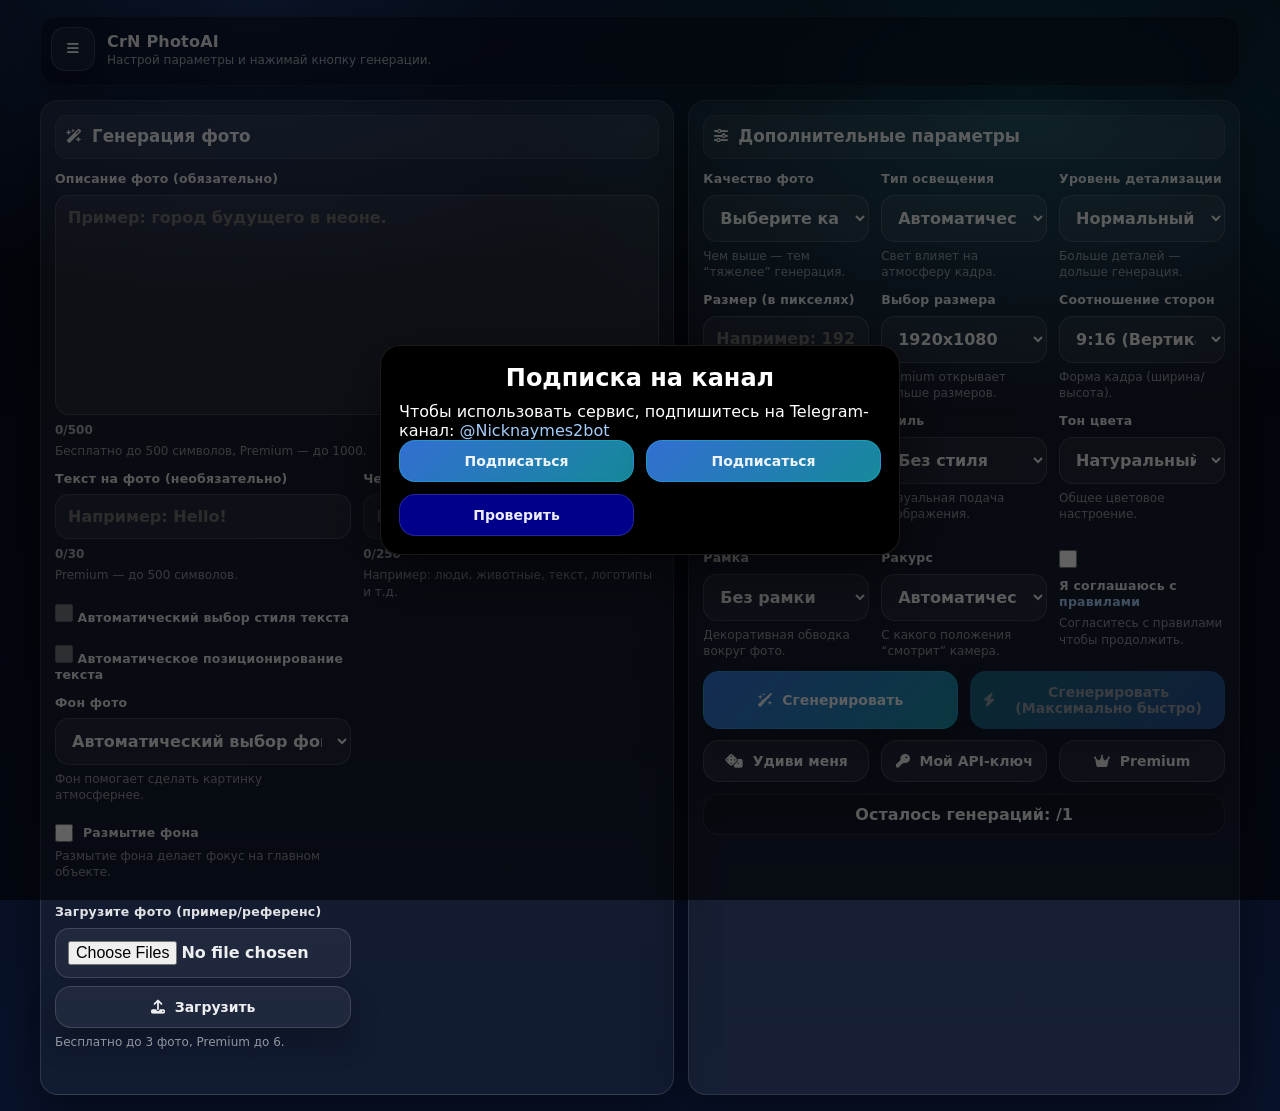
==== index.html @ 9b057c62 "Add files via upload" ====
<!DOCTYPE html>
<html lang="ru">
<head>
  <meta charset="UTF-8" />
  <meta name="viewport" content="width=device-width, initial-scale=1.0, maximum-scale=1.0, user-scalable=no" />
  <meta
  name="description"
  content="Бесплатный онлайн-генератор изображений CrN PhotoAI. Создавайте уникальные фото по текстовому описанию прямо в браузере. Приобретите Premium для расширенных возможностей таких как генерация фото в качестве 8К и многое другое!" >
  <title>CrN PhotoAI Бесплатный генератор изображений.</title>
  <script src="https://telegram.org/js/telegram-web-app.js"></script>
  <link rel="stylesheet" href="https://cdnjs.cloudflare.com/ajax/libs/font-awesome/6.5.2/css/all.min.css" />
  <link rel="stylesheet" href="styles.css" />
</head>
<body>
  <!-- Top bar -->
  <header class="topbar">
    <button id="menuButton" class="icon-btn" onclick="window.location.href='menu.html'" aria-label="Меню">
      <i class="fa-solid fa-bars"></i>
    </button>
    <div class="topbar-title">
      <div class="app-title">CrN PhotoAI </div>
      <div class="app-subtitle">Настрой параметры и нажимай кнопку генерации.</div>
    </div>
  </header>
  <!-- Main -->
  <main id="mainContainer" class="app">
    <!-- LEFT: Описание -->
    <section class="card card--primary">
      <div class="section-title">
        <i class="fa-solid fa-wand-magic-sparkles"></i>
        <span style="font-size: larger;">Генерация фото</span>
      </div>
      <!-- {Поле описание(большого размера)} -->
      <div class="field">
        <label for="description">Описание фото (обязательно)</label>
        <textarea id="description" rows="8" required maxlength="500" oninput="updateDescriptionLimit()" placeholder="Пример: город будущего в неоне."></textarea>
        <div class="counter" id="descriptionCounter">0/500</div>
        <div class="hint">Бесплатно до 500 символов, Premium — до 1000.</div>
      </div>
      <!-- {Поле ввода текста}{Поле ввода исключений}(Фон фото и галочка размытия) -->
      <div class="grid grid-2">
        <div class="field">
          <label for="text">Текст на фото (необязательно)</label>
          <input type="text" id="text" maxlength="30" oninput="updateTextLimit()" placeholder="Например: Hello!" />
          <div class="counter" id="textCounter">0/30</div>
          <div class="hint">Premium — до 500 символов.</div>
          <!-- Автоматический выбор стиля текста -->
          <label class="checkbox" for="autoTextStyle" id="autoTextStyleLabel" style="margin-top: 12px; display: block;">
            <input type="checkbox" id="autoTextStyle" />
            <span>Автоматический выбор стиля текста</span>
          </label>
          <!-- Автоматическое позиционирование текста -->
          <label class="checkbox" for="autoTextPosition" id="autoTextPositionLabel" style="margin-top: 12px; display: block;">
            <input type="checkbox" id="autoTextPosition" />
            <span>Автоматическое позиционирование текста</span>
          </label>
        </div>
        <div class="field">
          <label for="exclusions">Чего на фото не должно быть?</label>
          <input type="text" id="exclusions" disabled placeholder="Купите Premium, чтобы писать здесь" maxlength="250" oninput="if(this.value.length>250)this.value=this.value.slice(0,250);" />
          <div class="counter" id="exclusionsCounter">0/250</div>
          <div class="hint">Например: люди, животные, текст, логотипы и т.д.</div>
        </div>
      </div>
      <!-- Сжали расстояния между блоками: фон + размытие -->
      <div class="grid grid-2 tight">
        <div class="field">
          <label for="photo_theme">Фон фото</label>
          <select id="photo_theme">
            <optgroup label="Автоматические варианты">
              <option value="Автоматический выбор фона" selected>Автоматический выбор фона</option>
              <option value="Фон с случайным городом">Фон с случайным городом</option>
            </optgroup>
            <optgroup label="Пейзажи и локации">
              <option value="Зелёная долина">Зелёная долина</option>
              <option value="Скалистый каньон">Скалистый каньон</option>
              <option value="Туманное плато">Туманное плато</option>
              <option value="Берег утёсов">Берег утёсов</option>
              <option value="Песчаный берег">Песчаный берег</option>
              <option value="Лавовое поле">Лавовое поле</option>
              <option value="Каменные равнины">Каменные равнины</option>
            </optgroup>
            <optgroup label="Урбан • Улицы • Районы">
              <option value="Городской двор">Городской двор</option>
              <option value="Старая улица">Старая улица</option>
              <option value="Совремальный квартал">Совремальный квартал</option>
              <option value="Промышленный район">Промышленный район</option>
              <option value="Подземный переход">Подземный переход</option>
              <option value="Пешеходная зона">Пешеходная зона</option>
              <option value="Заброшенный район">Заброшенный район</option>
            </optgroup>
            <optgroup label="Экзотика и редкие места">
              <option value="Соляная пустошь">Соляная пустошь</option>
              <option value="Коралловый остров">Коралловый остров</option>
              <option value="Тропическая лагуна">Тропическая лагуна</option>
              <option value="Каменный архипелаг">Каменный архипелаг</option>
              <option value="Глиняные холмы">Глиняные холмы</option>
              <option value="Кратер метеорита">Кратер метеорита</option>
            </optgroup>
            <optgroup label="Холод • Экстрим">
              <option value="Ледяная равнина">Ледяная равнина</option>
              <option value="Снежный шторм">Снежный шторм</option>
              <option value="Морозный рассвет">Морозный рассвет</option>
              <option value="Замёрзшее озеро">Замёрзшее озеро</option>
              <option value="Полярная ночь">Полярная ночь</option>
            </optgroup>
            <optgroup label="Стихии">
              <option value="Огненная буря">Огненная буря</option>
              <option value="Ветровой поток">Ветровой поток</option>
              <option value="Грозовой фронт">Грозовой фронт</option>
              <option value="Электрический разряд">Электрический разряд</option>
              <option value="Туманная завеса">Туманная завеса</option>
            </optgroup>
            <optgroup label="Технологии и цифра">
              <option value="Цифровой шум">Цифровой шум</option>
              <option value="Сетка данных">Сетка данных</option>
              <option value="Голографический фон">Голографический фон</option>
              <option value="Нейросеть">Нейросеть</option>
              <option value="Кодовая матрица">Кодовая матрица</option>
              <option value="Сканирование">Сканирование</option>
            </optgroup>
            <optgroup label="Арт и визуальные эффекты">
              <option value="Краска на холсте">Краска на холсте</option>
              <option value="Чернильные разводы">Чернильные разводы</option>
              <option value="Глитч эффект">Глитч эффект</option>
              <option value="Световые линии">Световые линии</option>
              <option value="Дымка">Дымка</option>
              <option value="Разбитое стекло">Разбитое стекло</option>
            </optgroup>
            <optgroup label="Цвет и свет">
              <option value="Монохром">Монохром</option>
              <option value="Тёплый свет">Тёплый свет</option>
              <option value="Холодный свет">Холодный свет</option>
              <option value="Контровой свет">Контровой свет</option>
              <option value="Цветовые волны">Цветовые волны</option>
              <option value="Световой градиент">Световой градиент</option>
            </optgroup>
            <optgroup label="Абстрактные сцены">
              <option value="Пространственный сдвиг">Пространственный сдвиг</option>
              <option value="Искажение формы">Искажение формы</option>
              <option value="Плавающие фигуры">Плавающие фигуры</option>
              <option value="Сломанная перспектива">Сломанная перспектива</option>
              <option value="Фрактальная глубина">Фрактальная глубина</option>
            </optgroup>
            <optgroup label="Люди • Портреты">
              <option value="Студийный фон">Студийный фон</option>
              <option value="Размытый фон">Размытый фон</option>
              <option value="Боке">Боке</option>
              <option value="Темный портрет">Темный портрет</option>
              <option value="Светлый портрет">Светлый портрет</option>
              <option value="Офисный портрет">Офисный портрет</option>
              <option value="Кинематографичный портрет" disabled>(Premium) Кинематографичный портрет</option>
            </optgroup>
            <optgroup label="Интерьеры">
              <option value="Современный интерьер">Современный интерьер</option>
              <option value="Минималистичный интерьер">Минималистичный интерьер</option>
              <option value="Лофт">Лофт</option>
              <option value="Домашний интерьер">Домашний интерьер</option>
              <option value="Офис">Офис</option>
              <option value="Студия">Студия</option>
              <option value="Роскошный интерьер" disabled>(Premium) Роскошный интерьер</option>
            </optgroup>
            <optgroup label="Игры • Виртуальные миры">
              <option value="Игровой мир">Игровой мир</option>
              <option value="Фэнтези мир">Фэнтези мир</option>
              <option value="RPG локация">RPG локация</option>
              <option value="Пиксельный мир">Пиксельный мир</option>
              <option value="Виртуальная реальность">Виртуальная реальность</option>
              <option value="Метавселенная" disabled>(Premium) Метавселенная</option>
            </optgroup>
            <optgroup label="Индустриальные • Техно">
              <option value="Завод">Завод</option>
              <option value="Индустриальный город">Индустриальный город</option>
              <option value="Кибер-лаборатория">Кибер-лаборатория</option>
              <option value="Техно фон">Техно фон</option>
              <option value="Цифровая матрица">Цифровая матрица</option>
              <option value="Искусственный интеллект" disabled>(Premium) Искусственный интеллект</option>
            </optgroup>
            <optgroup label="Романтика • Настроение">
              <option value="Романтический вечер">Романтический вечер</option>
              <option value="Свечи">Свечи</option>
              <option value="Мягкий свет">Мягкий свет</option>
              <option value="Пастельные тона">Пастельные тона</option>
              <option value="Сонный город">Сонный город</option>
              <option value="Магическая атмосфера" disabled>(Premium) Магическая атмосфера</option>
            </optgroup>
            <optgroup label="Креатив • Необычное">
              <option value="Сюрреализм">Сюрреализм</option>
              <option value="Иллюзия">Иллюзия</option>
              <option value="Геометрические формы">Геометрические формы</option>
              <option value="Ломаная реальность">Ломаная реальность</option>
              <option value="Психоделика" disabled>(Premium) Психоделика</option>
            </optgroup>
            <optgroup label="Базовые фоны">
              <option value="Прозрачный">Прозрачный</option>
              <option value="Разноцветный">Разноцветный</option>
              <option value="Темный">Темный</option>
              <option value="Заливка цветом">Заливка цветом</option>
              <option value="Градиент" disabled>(Premium) Градиент</option>
            </optgroup>
            <optgroup label="Природа">
              <option value="Летний сад">Летний сад</option>
              <option value="Весенние цветы">Весенние цветы</option>
              <option value="Поле цветов">Поле цветов</option>
              <option value="Лесная тропа">Лесная тропа</option>
              <option value="Озеро">Озеро</option>
              <option value="Речной берег">Речной берег</option>
              <option value="Джунгли">Джунгли</option>
              <option value="Водопад">Водопад</option>
            </optgroup>
            <optgroup label="Лес / растения">
              <option value="Лес">Лес</option>
              <option value="Осенний лес">Осенний лес</option>
              <option value="Дождливый лес">Дождливый лес</option>
              <option value="Волшебный лес" disabled>(Premium) Волшебный лес</option>
            </optgroup>
            <optgroup label="Погода и время суток">
              <option value="Закат">Закат</option>
              <option value="Лунный свет">Лунный свет</option>
              <option value="Ночной город">Ночной город</option>
              <option value="Северное сияние">Северное сияние</option>
              <option value="Космический шторм" disabled>(Premium) Космический шторм</option>
            </optgroup>
            <optgroup label="Океаны и вода">
              <option value="Океанский вид">Океанский вид</option>
              <option value="Пляж">Пляж</option>
              <option value="Океанские глубины" disabled>(Premium) Океанские глубины</option>
              <option value="Подводный город" disabled>(Premium) Подводный город</option>
            </optgroup>
            <optgroup label="Горы • Снег • Холод">
              <option value="Горы">Горы</option>
              <option value="Горный хребет">Горный хребет</option>
              <option value="Снег">Снег</option>
              <option value="Зимний пейзаж">Зимний пейзаж</option>
              <option value="Полярный лед">Полярный лед</option>
              <option value="Северный полюс" disabled>(Premium) Северный полюс</option>
              <option value="Вулкан">Вулкан</option>
              <option value="Парящие острова" disabled>(Premium) Парящие острова</option>
              <option value="Лунная поверхность" disabled>(Premium) Лунная поверхность</option>
            </optgroup>
            <optgroup label="Пустыня • Жаркий климат">
              <option value="Пустыня">Пустыня</option>
              <option value="Пустынные дюны">Пустынные дюны</option>
            </optgroup>
            <optgroup label="Города и архитектура">
              <option value="Городской пейзаж">Городской пейзаж</option>
              <option value="Ночной город">Ночной город</option>
              <option value="Статуя свободы">Статуя свободы</option>
              <option value="Эйфелева башня">Эйфелева башня</option>
              <option value="Футбольное поле">Футбольное поле</option>
              <option value="Город" disabled>(Premium) Город</option>
              <option value="Огни мегаполиса" disabled>(Premium) Огни мегаполиса</option>
              <option value="Неоновый мегаполис" disabled>(Premium) Неоновый мегаполис</option>
              <option value="Райский остров" disabled>(Premium) Райский остров</option>
              <option value="Тадж-Махал" disabled>(Premium) Тадж-Махал</option>
              <option value="Колизей" disabled>(Premium) Колизей</option>
              <option value="Великая китайская стена" disabled>(Premium) Великая китайская стена</option>
              <option value="Древний храм" disabled>(Premium) Древний храм</option>
              <option value="Замок (здание)" disabled>(Premium) 🏰 Замок (здание)</option>
              <option value="Замок (устройство)" disabled>(Premium) 🔒 Замок (устройство)</option>
            </optgroup>
            <optgroup label="Космос • Фантастика • Sci-Fi">
              <option value="Космос">Космос</option>
              <option value="Звездное небо">Звездное небо</option>
              <option value="Галактика" disabled>(Premium) Галактика</option>
              <option value="Космическая станция" disabled>(Premium) Космическая станция</option>
              <option value="Фантастический мир" disabled>(Premium) Фантастический мир</option>
              <option value="Футуризм" disabled>(Premium) Футуризм</option>
              <option value="Подземный мир" disabled>(Premium) Подземный мир</option>
            </optgroup>
            <optgroup label="Художественные стили">
              <option value="Акварель">Акварель</option>
              <option value="Мозаика">Мозаика</option>
              <option value="Ретро">Ретро</option>
              <option value="Минимализм">Минимализм</option>
              <option value="Киберпанк">Киберпанк</option>
              <option value="Абстракция">Абстракция</option>
              <option value="Неон" disabled>(Premium) Неон</option>
            </optgroup>
          </select>
          <div class="hint">Фон помогает сделать картинку атмосфернее.</div>
          <!-- Размытие фона -->
          <div class="field field--inline compact-hint" style="margin-top: 12px;">
            <label class="checkbox" for="razmitiyPHON">
              <input type="checkbox" id="razmitiyPHON" />
              <span>Размытие фона</span>
            </label>
            <div class="hint">Размытие фона делает фокус на главном объекте.</div>
          </div>
        </div>
        <!-- Загруженные фото справа -->
        <div class="field uploaded-field" style="display: none;" id="previewsCont">
          <div class="row-head uploaded-head">
            <label>Загруженные фото</label>
            <div class="hint">Нажмите на корзину, чтобы удалить.</div>
          </div>
          <div id="previews" class="previews"></div>
        </div>
      </div>
      <!-- {Поле загрузки фото} -->
      <div class="grid grid-2">
        <div class="field">
          <label for="fileInput" id="fileInputTextLabel">Загрузите фото (пример/референс)</label>
          <input type="file" id="fileInput" multiple accept="image/*" />
          <button id="uploadButton" class="btn btn--secondary" onclick="uploadPhotos()">
            <i class="fa-solid fa-upload"></i>
            <span>Загрузить</span>
          </button>
          <div class="hint">Бесплатно до 3 фото, Premium до 6.</div>
          <div id="preloader" class="small-preloader" aria-live="polite">Загрузка...</div>
          <div id="result" class="result"></div>
        </div>
      </div>
    </section>
    <!-- RIGHT: Параметры -->
    <section class="card">
      <div class="section-title">
        <i class="fa-solid fa-sliders"></i>
        <span style="font-size: larger;">Дополнительные параметры</span>
      </div>
      <!-- ВАЖНО: Качество/Освещение/Уровень детализации сразу под "Параметры" -->
      <div class="grid grid-3">
        <div class="field">
          <label for="quality" id="qw">Качество фото</label>
          <select id="quality">
            <option value="none" selected disabled>Выберите качество фото</option>
            <option value="144p">144p</option>
            <option value="240p">240p</option>
            <option value="360p">360p</option>
            <option value="480p">480p</option>
            <option value="720p60">720p60</option>
            <option value="1080p60">1080p60 (HD)</option>
            <option value="1440p60">1440p60 (HD)</option>
            <option value="2160p60" disabled>(Premium)2160p60 (4K)</option>
            <option value="4320p" disabled>(Premium)4320p (8K)</option>
          </select>
          <div class="hint">Чем выше — тем “тяжелее” генерация.</div>
        </div>
        <div class="field">
          <label for="osvecheniye">Тип освещения</label>
          <select id="osvecheniye">
            <option value="Автоматический выбор" selected>Автоматический выбор освещения</option>
            <option value="Естественное освещение">Естественное освещение</option>
            <option value="Студийное освещение">Студийное освещение</option>
            <option value="Теплый свет">Теплый свет</option>
            <option value="Холодный свет">Холодный свет</option>
            <option value="Кино-свет">Кино-свет</option>
            <option value="HDR">HDR</option>
            <option value="Контровой свет">Контровой свет</option>
            <option value="Мягкие тени" disabled>(Premium)Мягкие тени</option>
            <option value="Жесткие тени" disabled>(Premium)Жесткие тени</option>
            <option value="Низкое освещение" disabled>(Premium)Низкое освещение</option>
          </select>
          <div class="hint">Свет влияет на атмосферу кадра.</div>
        </div>
        <div class="field">
          <label for="detail-level">Уровень детализации</label>
          <select id="detail-level">
            <option value="Низкий">Низкий</option>
            <option value="weak">Слабый</option>
            <option value="normal" selected>Нормальный</option>
            <option value="high" disabled>(Premium)Высокий</option>
            <option value="ultra" disabled>(Premium)Ультра</option>
          </select>
          <div class="hint">Больше деталей — дольше генерация.</div>
        </div>
      </div>
      <!-- {Поле ввода размера}{Селект выбора размера}{Соотношение сторон} -->
      <div class="grid grid-3">
        <div class="field">
          <label for="sizeInput">Размер (в пикселях)</label>
          <input
            type="text"
            id="sizeInput"
            placeholder="Например: 1920x1080"
            oninput="if (document.getElementById('sizeInput').value !== '' && document.getElementById('sizeSelect').value !== ''){document.getElementById('soot').disabled = true}else{document.getElementById('soot').disabled = false}"
          />
          <div class="hint">Можно вручную или выбрать из списка.</div>
        </div>
        <div class="field">
          <label for="sizeSelect">Выбор размера</label>
          <select
            id="sizeSelect"
            onchange="if (document.getElementById('sizeInput').value !== '' && document.getElementById('sizeSelect').value !== ''){document.getElementById('soot').disabled = true}else{document.getElementById('soot').disabled = false}"
          >
            <option value="">Выберите размер</option>
            <option value="640x480">640x480</option>
            <option value="1280x720">1280x720</option>
            <option value="1600x900">1600x900</option>
            <option value="1920x1080" selected>1920x1080</option>
            <option value="2048x1152">2048x1152</option>
            <option value="2560x1080">2560x1080</option>
            <option value="320x240">320x240</option>
            <option value="800x600">800x600</option>
            <option value="1024x768">1024x768</option>
            <option value="1280x1024">1280x1024</option>
            <option value="1680x1050">1680x1050</option>
            <option value="1920x1200">1920x1200</option>
            <option value="2560x1600">2560x1600</option>
            <option value="3440x1440">3440x1440</option>
            <option value="3840x1600">3840x1600</option>
            <option value="5120x1440">5120x1440</option>
            <option value="2560x1440" disabled>(Premium)2560x1440</option>
            <option value="3840x2160" disabled>(Premium)3840x2160</option>
            <option value="4096x2160" disabled>(Premium)4096x2160 (DCI 4K)</option>
            <option value="5120x2880" disabled>(Premium)5120x2880 (5K)</option>
            <option value="7680x4320" disabled>(Premium)7680x4320 (8K UHD)</option>
            <option value="10240x4320" disabled>(Premium)10240x4320 (10K)</option>
            <option value="15360x8640" disabled>(Premium)15360x8640 (16K)</option>
            <option value="1200x1200" disabled>(Premium)1200x1200 (Square)</option>
            <option value="2048x2048" disabled>(Premium)2048x2048 (Square)</option>
            <option value="4096x4096" disabled>(Premium)4096x4096 (Square)</option>
            <option value="8192x8192" disabled>(Premium)8192x8192 (Square)</option>
            <option value="11520x6480" disabled>(Premium)11520x6480 (12K)</option>
            <option value="14400x8100" disabled>(Premium)14400x8100 (14K)</option>
            <option value="17280x9720" disabled>(Premium)17280x9720 (17K)</option>
            <option value="20480x11520" disabled>(Premium)20480x11520 (20K)</option>
            <option value="23040x12960" disabled>(Premium)23040x12960 (23K)</option>
          </select>
          <div class="hint">Premium открывает больше размеров.</div>
        </div>
        <div class="field">
          <label for="soot">Соотношение сторон</label>
          <select
            id="soot"
            onchange="if (document.getElementById('soot').value !== '9:16'){document.getElementById('sizeSelect').disabled = true; localStorage.getItem('premium') === 'true' ? sizeInput.disabled = true : ''}else{document.getElementById('sizeSelect').disabled = false ; localStorage.getItem('premium') === 'true' ? sizeInput.disabled = false : '';}">
            <optgroup label="По-умолчанию">
              <option value="9:16" selected>9:16 (Вертикаль / Сторис)</option>
            </optgroup>
            <optgroup label="Другие">
              <option value="1:1">1:1 (Квадрат)</option>
              <option value="3:2">3:2 (Классика фото)</option>
              <option value="4:3" disabled>(Premium) 4:3 (Фотоаппарат)</option>
              <option value="5:4">5:4 (Полароид)</option>
              <option value="9:16">9:16 (Вертикаль / Сторис)</option>
              <option value="16:9" disabled>(Premium) 16:9 (Горизонталь / Видео)</option>
              <option value="2:3">2:3 (Портрет)</option>
              <option value="4:5">4:5 (Instagram-пост)</option>
              <option value="21:9" disabled>(Premium) 21:9 (Панорама / Кино)</option>
              <option value="32:9" disabled>(Premium) 32:9 (Ультраширокая панорама)</option>
              <option value="9:4">9:4 (Баннер / Обложка)</option>
              <option value="27:40" disabled>(Premium)27:40 (Постер / Афиша)</option>
            </optgroup>
          </select>
          <div class="hint">Форма кадра (ширина/высота).</div>
        </div>
      </div>
      <!-- ВАЖНО: поменяли местами Style и Detail-level -->
      <!-- {Выбор ИИ}{Стиль}{Тон цвета} -->
      <div class="grid grid-3">
        <div class="field">
          <label for="selector">Используемый ИИ</label>
          <select id="selector">
            <optgroup label="По-умолчанию & Авто">
              <option value="CrN PhotoAI" selected>CrN PhotoAI</option>
              <option value="Автоматический выбор ИИ">Автоматический выбор ИИ (на основе сложности запроса и параметров)</option>
            </optgroup>
            <optgroup label="Grok">
              <option value="Grok Fast">Grok Fast</option>
              <option value="Grok Image">Grok Image</option>
              <option value="Grok AI">Grok</option>
              <option value="Grok 4">Grok 4</option>
              <option value="Grok 4 in expert type">Grok 4 в режиме Эксперта</option>
              <option value="Grok 4.1 Thinking">Grok 4.1 Thinking</option>
              <option value="SuperGrok" disabled>(Premium)SuperGrok</option>
              <option value="Grok Heavy" disabled>(Premium)Grok Heavy - группа экспертов(самый мощный)</option>
              <option value="Grok Pro" disabled>(Premium)Grok Pro</option>
              <option value="Grok Ultra" disabled>(Premium)Grok Ultra</option>
            </optgroup>
            <optgroup label="OpenAI (ChatGPT) - Устаревшие модели">
              <option value="ChatGPT-3">ChatGPT-3</option>
              <option value="ChatGPT-3.5">ChatGPT-3.5</option>
              <option value="ChatGPT 4">ChatGPT 4.1</option>
              <option value="o4-mini">o4-mini</option>
            </optgroup>
            <optgroup label="OpenAI (ChatGPT) - Новейшие модели">
              <option value="ChatGPT-Free">ChatGPT Free</option>
              <option value="ChatGPT 4">ChatGPT 4</option>
              <option value="ChatGPT 5" disabled>(Premium)ChatGPT 5</option>
              <option value="ChatGPT 5.1" disabled>(Premium)ChatGPT 5.1</option>
              <option value="ChatGPT 5.2" disabled>(Premium)ChatGPT 5.2</option>
              <option value="ChatGPT Go" disabled>(Premium)ChatGPT Go</option>
              <option value="ChatGPT Plus" disabled>(Premium)ChatGPT Plus</option>
              <option value="ChatGPT Plus" disabled>(Premium)ChatGPT Pro</option>
            </optgroup>
            <optgroup label="Google">
              <option value="Gemini">Gemini</option>
              <option value="Gemini 3">Gemini 3</option>
              <option value="Gemini 3 PRO" disabled>(Premium)Gemini 3 PRO</option>
              <option value="Google Assistant AI">Google Assistant AI</option>
              <option value="Google AI Plus" disabled>(Premium)Google AI Plus</option>
              <option value="Google AI Pro" disabled>(Premium)Google AI Pro</option>
              <option value="Google AI Ultra" disabled>(Premium)Google AI Ultra (Самый мощный Google ИИ)</option>
              <!-- Старые -->
              <option value="Nano Banano 3">Nano Banano 3</option>
              <option value="Nano Banano 3" disabled>(Premium)Nano Banano 3 PRO</option>
            </optgroup>
            <optgroup label="Anthropic">
              <option value="Claude Haiku">Claude Haiku</option>
              <option value="Claude Sonnet">Claude Sonnet</option>
              <option value="Claude 3 Haiku">Claude 3 Haiku</option>
              <option value="Claude 3 Sonnet">Claude 3 Sonnet</option>
              <option value="Claude Pro">Claude Pro</option>
              <option value="Claude Image">Claude Image</option>
              <option value="Claude 2">Claude 2</option>
              <option value="Claude 3 Opus" disabled>(Premium)Claude 3 Opus</option>
              <option value="Claude Fast" disabled>(Premium)Claude Fast</option>
              <option value="Claude Ultra" disabled>(Premium)Claude Ultra</option>
            </optgroup>
            <optgroup label="Другие">
              <option value="Luma">Luma</option>
              <option value="Seedance">Seedance</option>
              <option value="Kling">Kling</option>
              <option value="Yandex Alisa">Yandex Alisa</option>
              <option value="DALL-E">DALL·E</option>
              <option value="StableVoice">StableVoice</option>
              <option value="RunwayML Basic">RunwayML Basic</option>
              <option value="Perplexity AI">Perplexity AI</option>
              <option value="Mistral Small">Mistral Small</option>
              <option value="Ollama Lite">Ollama Lite</option>
              <option value="Midjourney">Midjourney</option>
              <option value="DALL-E 3">DALL-E 3</option>
              <option value="Stable Diffusion XL">Stable Diffusion XL</option>
              <option value="Flux">Flux</option>
              <option value="Ideogram">Ideogram</option>
              <option value="Leonardo AI">Leonardo AI</option>
              <option value="Runway ML">Runway ML</option>
              <option value="Firefly">Firefly</option>
              <option value="Imagen 3">Imagen 3</option>
              <option value="Playground AI">Playground AI</option>
              <option value="Craiyon">Craiyon</option>
              <option value="NightCafe">NightCafe</option>
              <option value="Artbreeder">Artbreeder</option>
              <option value="DeepArt">DeepArt</option>
              <option value="Pikazo">Pikazo</option>
              <option value="MiniMax" disabled>(Premium)MiniMax</option>
              <option value="Imagen 4" disabled>(Premium)Imagen 4</option>
              <option value="Llama 2" disabled>(Premium)Llama 2</option>
              <option value="Stable Diffusion" disabled>(Premium)Stable Diffusion</option>
              <option value="RunwayML Pro" disabled>(Premium)RunwayML Pro</option>
              <option value="Anthropic Claude" disabled>(Premium)Anthropic Claude</option>
              <option value="Mistral Large" disabled>(Premium)Mistral Large</option>
              <option value="Ollama Pro" disabled>(Premium)Ollama Pro</option>
              <option value="Llama 3" disabled>(Premium)Llama 3</option>
              <option value="Mistral Medium" disabled>(Premium)Mistral Medium</option>
              <option value="Falcon">Falcon</option>
              <option value="Cohere Aya">Cohere Aya</option>
              <option value="Phi-3" disabled>(Premium)Phi-3</option>
              <option value="Gemma" disabled>(Premium)Gemma</option>
              <option value="Qwen" disabled>(Premium)Qwen</option>
              <option value="Vicuna" disabled>(Premium)Vicuna</option>
              <option value="Mixtral" disabled>(Premium)Mixtral</option>
              <option value="Yi" disabled>(Premium)Yi</option>
              <option value="Command R" disabled>(Premium)Command R</option>
              <option value="DBRX" disabled>(Premium)DBRX</option>
              <option value="Groq" disabled>(Premium)Groq</option>
            </optgroup>
          </select>
          <div class="hint">Выбор ИИ влияет на стиль/качество результата.</div>
        </div>
        <div class="field">
          <label for="style">Стиль</label>
          <select id="style">
            <option value="none" selected>Без стиля</option>
            <option value="realistic">Реалистичный</option>
            <option value="cartoon">Мультяшный</option>
            <option value="watercolor">Акварель</option>
            <option value="oil-painting">Масляная живопись</option>
            <option value="sketch">Эскиз</option>
            <option value="cyberpunk">Киберпанк</option>
            <option value="retro">Ретро</option>
            <option value="minimalist">Минимализм</option>
            <option value="surreal">Сюрреализм</option>
            <option value="pop-art">Поп-арт</option>
            <option value="vintage">Винтаж</option>
            <option value="fantasy">Фэнтези</option>
            <option value="gothic">Готический</option>
            <option value="HDR">HDR</option>
            <option value="realism">Реализм</option>
            <option value="3d-model">3D модель</option>
            <option value="photographic">Фотографический</option>
            <option value="line-art">Линейный арт</option>
            <option value="tile-texture">Текстура тайла</option>
            <option value="pixel">Пиксель</option>
            <option value="illustration">Иллюстрация</option>
            <option value="cinematic">Кинематографический</option>
            <option value="comic-book">Комикс</option>
            <option value="steampunk" disabled>(Premium)Стимпанк</option>
            <option value="abstract" disabled>(Premium)Абстрактный</option>
            <option value="baroque" disabled>(Premium)Барокко</option>
            <option value="futuristic" disabled>(Premium)Футуристический</option>
            <option value="pixel-art" disabled>(Premium)Пиксель-арт</option>
            <option value="impressionism" disabled>(Premium)Импрессионизм</option>
            <option value="pointillism" disabled>(Premium)Пуантилизм</option>
            <option value="cubism" disabled>(Premium)Кубизм</option>
            <option value="expressionism" disabled>(Premium)Экспрессионизм</option>
            <option value="romantic">Романтический</option>
            <option value="cyberwave">Кибервейв</option>
            <option value="geometric">Геометрический</option>
            <option value="low-poly" disabled>(Premium)Low Poly</option>
            <option value="line-art" disabled>(Premium)Линейный арт</option>
            <option value="noir" disabled>(Premium)Нуар</option>
            <option value="doodle" disabled>(Premium)Дудл</option>
            <option value="mosaic" disabled>(Premium)Мозаика</option>
            <option value="psychedelic" disabled>(Premium)Психоделика</option>
            <option value="glitch" disabled>(Premium)Глитч</option>
            <option value="vaporwave" disabled>(Premium)Vaporwave</option>
            <option value="comic" disabled>(Premium)Комикс</option>
            <option value="graffiti" disabled>(Premium)Граффити</option>
            <option value="chibi" disabled>(Premium)Чиби</option>
            <option value="dark-fantasy" disabled>(Premium)Тёмное фэнтези</option>
            <option value="synthwave" disabled>(Premium)Synthwave</option>
            <option value="flat" disabled>(Premium)Flat</option>
            <option value="paper-cut" disabled>(Premium)Paper Cut</option>
            <option value="digital-art" disabled>(Premium)Цифровое искусство</option>
            <option value="origami" disabled>(Premium) Оригами</option>
            <option value="neon" disabled>(Premium) Неон</option>
            <option value="fantastic-realism" disabled>(Premium) Фантастический реализм</option>
            <option value="bio-mechanic" disabled>(Premium) Биомеханика</option>
            <option value="medieval" disabled>(Premium) Средневековый</option>
            <option value="renaissance" disabled>(Premium) Ренессанс</option>
            <option value="ukiyo-e" disabled>(Premium) Укиё-э</option>
            <option value="low-light" disabled>(Premium) Низкая освещенность</option>
            <option value="dreamcore" disabled>(Premium) Dreamcore</option>
            <option value="gouache" disabled>(Premium) Гуашь</option>
            <option value="charcoal" disabled>(Premium) Угольный рисунок</option>
            <option value="isometric" disabled>(Premium) Изометрия</option>
            <option value="luxury" disabled>(Premium) Люксовый стиль</option>
            <option value="tribal" disabled>(Premium) Трайбл</option>
            <option value="space-art" disabled>(Premium) Космический стиль</option>
            <option value="holographic" disabled>(Premium) Голографический</option>
            <option value="ornamental" disabled>(Premium) Орнаментальный</option>
            <option value="mythology" disabled>(Premium) Мифология</option>
            <option value="cybernetic" disabled>(Premium) Кибернетический</option>
            <option value="steampunk-neo" disabled>(Premium) Нео-стимпанк</option>
            <option value="surreal-dream" disabled>(Premium) Сюрреалистический сон</option>
            <option value="victorian" disabled>(Premium) Викторианский</option>
            <option value="art-nouveau" disabled>(Premium) Арт-нуво</option>
            <option value="bauhaus" disabled>(Premium) Баухаус</option>
            <option value="constructivism" disabled>(Premium) Конструктивизм</option>
            <option value="dadaism" disabled>(Premium) Дадаизм</option>
            <option value="fauvism" disabled>(Premium) Фовизм</option>
            <option value="pastel-art" disabled>(Premium)Пастельное искусство</option>
            <option value="horror" disabled>(Premium)Хоррор</option>
            <option value="ethereal" disabled>(Premium)Эфирный</option>
          </select>
          <div class="hint">Визуальная подача изображения.</div>
        </div>
        <div class="field">
          <label for="color-tone">Тон цвета</label>
          <select id="color-tone">
            <option value="natural">Натуральный</option>
            <option value="warm">Теплый</option>
            <option value="cool">Холодный</option>
            <option value="monochrome">Монохромный</option>
            <option value="vibrant">Яркий</option>
            <option value="earthy">Земляной</option>
            <option value="icy">Ледяной</option>
            <option value="pastel-blue">Пастельно-синий</option>
            <option value="pastel" disabled>(Premium)Пастельный</option>
            <option value="sepia" disabled>(Premium)Сепия</option>
            <option value="neon" disabled>(Premium)Неоновый</option>
            <option value="matte" disabled>(Premium)Матовый</option>
            <option value="metallic" disabled>(Premium)Металлик</option>
            <option value="gradient" disabled>(Premium)Градиентный</option>
            <option value="gold" disabled>(Premium)Золотой</option>
            <option value="silver" disabled>(Premium)Серебряный</option>
            <option value="pearl" disabled>(Premium)Перламутровый</option>
            <option value="dark" disabled>(Premium)Тёмный</option>
            <option value="light" disabled>(Premium)Светлый</option>
            <option value="fiery" disabled>(Premium)Огненный</option>
            <option value="vintage-sepia" disabled>(Premium)Винтажная сепия</option>
            <option value="deep-purple" disabled>(Premium)Глубокий фиолетовый</option>
          </select>
          <div class="hint">Общее цветовое настроение.</div>
        </div>
      </div>
      <!-- {Рамка}{Ракурс}{Согласование с правилами} -->
      <div class="grid grid-3">
        <div class="field">
          <label for="ram">Рамка</label>
          <select id="ram">
            <optgroup label="🔹 Простые рамки">
              <option value="none" selected>Без рамки</option>
              <option value="simple">Обычная</option>
              <option value="rounded">Скруглённая</option>
              <option value="thick">Толстая</option>
              <option value="shadow">Тонкая с тенью</option>
              <option value="dotted">Пунктирная</option>
              <option value="dashed">Штриховая</option>
              <option value="double">Двойная</option>
              <option value="groove">Вдавленная</option>
              <option value="ridge">Выпуклая</option>
              <option value="inset">Внутренняя</option>
              <option value="outset">Внешняя</option>
              <option value="solid-thin">Тонкая сплошная</option>
              <option value="solid-medium">Средняя сплошная</option>
            </optgroup>
            <optgroup label="🎨 Художественные рамки">
              <option value="gradient">Градиентная</option>
              <option value="neon">Неоновая</option>
              <option value="metallic" disabled>(Premium) Металлическая</option>
              <option value="watercolor">Акварельная</option>
              <option value="vintage">Ретро / Винтаж</option>
              <option value="wooden">Деревянная</option>
              <option value="marble">Мраморная</option>
              <option value="golden">Золотая</option>
              <option value="silver">Серебряная</option>
              <option value="bronze">Бронзовая</option>
              <option value="canvas">Холст</option>
              <option value="paper">Бумажная</option>
              <option value="fabric">Тканевая</option>
              <option value="leather">Кожаная</option>
              <option value="crystal">Кристаллическая</option>
              <option value="fire" disabled>(Premium)Огненная</option>
              <option value="ice">Ледяная</option>
              <option value="glowing" disabled>(Premium)Светящаяся</option>
              <option value="rustic">Рустикальная</option>
              <option value="ornate" disabled>(Premium)Орнаментальная</option>
            </optgroup>
            <optgroup label="🖌 Кисти и штрихи">
              <option value="brush-strokes">Мазки кисти</option>
              <option value="ink-outline">Чернильный контур</option>
              <option value="charcoal">Угольный контур</option>
              <option value="paint-splash">Брызги краски</option>
              <option value="rough-handmade">Ручная неровная</option>
              <option value="sketch-line">Скетч-линия</option>
            </optgroup>
            <optgroup label="🧱 Геометрические и формы">
              <option value="square-sharp">Квадратная (острые углы)</option>
              <option value="circle-frame">Круглая</option>
              <option value="oval-frame">Овальная</option>
              <option value="hexagon-frame">Шестиугольная</option>
              <option value="octagon-frame">Восьмиугольная</option>
              <option value="diamond-frame">Ромбовидная</option>
              <option value="cut-corners">Срезанные углы</option>
              <option value="inner-gap">Внутренний отступ</option>
            </optgroup>
            <optgroup label="🪵 Натуральные материалы">
              <option value="bark">Кора дерева</option>
              <option value="stone-raw">Грубый камень</option>
              <option value="rope">Верёвочная</option>
              <option value="bamboo">Бамбуковая</option>
              <option value="clay">Глиняная</option>
              <option value="sand-texture">Песчаная</option>
            </optgroup>
            <optgroup label="🧠 Современные • UI • Web">
              <option value="ui-card">Карточка UI</option>
              <option value="soft-shadow">Мягкая тень</option>
              <option value="floating">Парящая</option>
              <option value="glass-soft">Матовое стекло</option>
              <option value="thin-accent">Тонкий акцент</option>
              <option value="corner-accent">Акценты в углах</option>
            </optgroup>
            <optgroup label="🔥 Энергия и движение">
              <option value="energy-wave">Энергетическая волна</option>
              <option value="motion-blur-edge">Смазанное движение</option>
              <option value="pulse-border">Пульсирующая</option>
              <option value="lightning-edge">Молния по краю</option>
              <option value="dynamic-lines">Динамичные линии</option>
            </optgroup>
            <optgroup label="🌙 Мистика и символика">
              <option value="alchemy">Алхимические знаки</option>
              <option value="zodiac">Знаки зодиака</option>
              <option value="sigils">Символы-сигилы</option>
              <option value="moon-phases">Фазы луны</option>
              <option value="sacred-geometry">Священная геометрия</option>
            </optgroup>
            <optgroup label="🕰 Эпохи и стили">
              <option value="medieval-frame">Средневековая</option>
              <option value="baroque-frame">Барокко</option>
              <option value="art-nouveau">Модерн (Art Nouveau)</option>
              <option value="art-deco">Арт-деко</option>
              <option value="soviet-poster">Плакатная</option>
            </optgroup>
            <optgroup label="🌿 Тематические рамки">
              <option value="nature">Природная (листья, ветви)</option>
              <option value="fantasy">Фантастическая (сияние, орнаменты)</option>
              <option value="tech">Технологичная (цифровые линии)</option>
              <option value="space" disabled>(Premium) Космическая (звёзды, планеты)</option>
              <option value="holiday">Праздничная (гирлянды, конфетти)</option>
              <option value="ocean">Океанская (волны, ракушки)</option>
              <option value="forest">Лесная (деревья, листья)</option>
              <option value="desert">Пустынная (песок, кактусы)</option>
              <option value="mountain">Горная (скалы, снега)</option>
              <option value="urban">Городская (небоскребы, огни)</option>
              <option value="halloween">Хэллоуин (тыквы, призраки)</option>
              <option value="christmas">Рождественская (елки, снежинки)</option>
              <option value="valentine">День святого Валентина (сердца, розы)</option>
              <option value="easter">Пасхальная (яйца, кролики)</option>
              <option value="mystical">Мистическая (рунные символы)</option>
              <option value="steampunk-ram" disabled>(Premium)Стимпанк-рамка</option>
              <option value="cyberpunk-ram">Киберпанк-рамка</option>
              <option value="fairy-tale" disabled>(Premium)Сказочная</option>
              <option value="space-exploration">Космическое исследование</option>
              <option value="ancient-ruins" disabled>(Premium)Древние руины</option>
            </optgroup>
            <optgroup label="💎 Особые эффекты">
              <option value="strip">Рамка-полоса (сверху и снизу)</option>
              <option value="broken">Разорванная</option>
              <option value="transparent">Прозрачные края</option>
              <option value="glass">Фотообъём (стеклянная)</option>
              <option value="glitch" disabled>(Premium) Глитч / цифровой сбой</option>
              <option value="glow">Светящаяся</option>
              <option value="blur">Размытая</option>
              <option value="emboss">Рельефная</option>
              <option value="engrave">Гравированная</option>
              <option value="outline">Контурная</option>
              <option value="shadow-drop">С тенью</option>
              <option value="bevel">Скошенная</option>
              <option value="gradient-glow">Градиентное свечение</option>
              <option value="neon-glow">Неоновое свечение</option>
              <option value="sparkle">Блестящий</option>
              <option value="distorted" disabled>(Premium)Искаженный</option>
              <option value="hologram">Голографический</option>
              <option value="embroidery" disabled>(Premium)Вышитый</option>
              <option value="neon-border">Неоновая граница</option>
              <option value="vortex" disabled>(Premium)Вихрь</option>
            </optgroup>
          </select>
          <div class="hint">Декоративная обводка вокруг фото.</div>
        </div>
        <div class="field">
          <label for="rakurs">Ракурс</label>
          <select id="rakurs">
            <option value="auto">Автоматический выбор</option>
            <option value="front">Фронтальный</option>
            <option value="profile">Профиль</option>
            <option value="three_quarter">¾ поворота</option>
            <option value="back">Сзади</option>
            <option value="eye_level">На уровне глаз</option>
            <option value="top">Вид сверху</option>
            <option value="low_angle">Снизу вверх</option>
            <option value="high_angle">Сверху вниз</option>
            <option value="macro">Макро</option>
            <option value="close_up">Крупный план</option>
            <option value="medium_shot">Средний план</option>
            <option value="wide_shot">Широкий план</option>
            <option value="landscape_view">Горизонтальный</option>
            <option value="portrait_view">Вертикальный</option>
            <option value="street_level">Уровень улицы</option>
            <option value="aerial" disabled>(Premium) Воздушный вид</option>
            <option value="isometric" disabled>(Premium) Изометрический</option>
            <option value="perspective" disabled>(Premium) Перспективный</option>
            <option value="dynamic_angle" disabled>(Premium) Динамический угол</option>
            <option value="tilt_shift" disabled>(Premium) Tilt-shift</option>
            <option value="over_shoulder" disabled>(Premium) Через плечо</option>
            <option value="first_person" disabled>(Premium) От первого лица</option>
            <option value="third_person" disabled>(Premium) От третьего лица</option>
            <option value="cinematic" disabled>(Premium) Кинематографический</option>
            <option value="long_shot" disabled>(Premium) Дальний план</option>
            <option value="underground" disabled>(Premium) Подземный</option>
            <option value="diagonal_view" disabled>(Premium) Диагональный</option>
            <option value="top_down" disabled>(Premium) 90° сверху</option>
            <option value="bottom_up" disabled>(Premium) 90° снизу</option>
            <option value="corner_view" disabled>(Premium) Из угла</option>
            <option value="depth_focus" disabled>(Premium) С глубиной резкости</option>
            <option value="focus_pull" disabled>(Premium) Смена фокуса</option>
            <option value="overhead" disabled>(Premium) Над объектом</option>
            <option value="worm_eye" disabled>(Premium) С точки зрения червя</option>
            <option value="bird_eye" disabled>(Premium) С точки зрения птицы</option>
            <option value="angled_top" disabled>(Premium) Под углом сверху</option>
            <option value="angled_bottom" disabled>(Premium) Под углом снизу</option>
            <option value="45deg" disabled>(Premium) 45° ракурс</option>
            <option value="90deg" disabled>(Premium) 90° ракурс</option>
            <option value="panoramic" disabled>(Premium) Панорамный вид</option>
          </select>
          <div class="hint">С какого положения “смотрит” камера.</div>
        </div>
        <div class="field field--inline">
          <label class="checkbox" id="agreeLabel" for="agree">
            <input type="checkbox" id="agree" />
            <span>Я соглашаюсь с <a href="https://t.me/GeneratorPhotosBot/rules">правилами</a></span>
          </label>
          <div class="hint">Согласитесь с правилами чтобы продолжить.</div>
        </div>
      </div>
      <!-- Buttons -->
      <div class="grid grid-2">
        <button class="btn btn--primary" onclick="onGenerateClick()" id="generate" title="Нажмите, чтобы начать генерацию. Сначала вам потребуется выбрать удобный для вас мессенджер, чтобы мы могли отправить вам результат.">
          <i class="fa-solid fa-wand-sparkles"></i>
          <span>Сгенерировать</span>
        </button>
        <button class="btn btn--accent" onclick="fastGenerate()" id="fastGenerateButton" disabled title="Нажмите чтобы начать быструю генерацию фото. Эта опция доступна только Premium-пользователям.">
          <i class="fa-solid fa-bolt"></i>
          <span>Сгенерировать (Максимально быстро)</span>
        </button>
      </div>
      <div class="grid grid-3" style="margin-top: 2%;">
        <button class="btn btn--secondary" onclick="surpriseMode()" title="Нажмите чтобы получить случайные параметры генерации.">
          <i class="fa-solid fa-dice"></i>
          <span>Удиви меня</span>
        </button>
        <button class="btn btn--secondary" onclick="window.location.href='api.html'" title="Перейти к вашему API-ключу.">
          <i class="fa-solid fa-key"></i>
          <span>Мой API-ключ</span>
        </button>
        <button class="btn btn--secondary" onclick="BuyPremium()" title="Нажмите чтобы купить Premium-подписку и получить доступ ко всем функциям.">
          <i class="fa-solid fa-crown"></i>
          <span>Premium</span>
        </button>
      </div>
      <div id="attemptsDisplay" class="attempts" title="Количество ваших генераций.">
        <b>Осталось генераций: <span id="attemptsLeft"></span><span id="slashMax">/1</span></b>
      </div>
    </section>
    <!-- Hidden controls (kept IDs for JS compatibility) -->
    <!-- NO ATTEMPTS MODAL -->
    <div id="noAttemptsModal" class="modal" style="display: none;">
      <div class="modal-content" style="background: var(--panel-bg);">
        <h2 style="color: #d9d9d9; text-align: center;">Попытки закончились</h2>
        <p style="color: #d9d9d9;">У вас нет доступных генераций на сегодня. Загляните завтра!</p>
        <div class="field">
          <label for="promoCode" style="color: #d9d9d9; margin-top: 4%; text-align: center;">Введите промокод для получения дополнительных лимитов.</label>
          <input type="text" id="promoCode" />
        </div>
        <div class="grid grid-2">
          <button class="btn btn--primary" onclick="checkPromoCode()" title="Отправить промокод.">Отправить</button>
          <button class="btn btn--secondary" onclick="window.location.href='ad.html'" title="Посмотреть рекламу чтобы получить лимиты.">Посмотреть рекламу</button>
        </div>
        <div id="warning" class="warning" style="display:none; font-size: larger;"></div>
        <button class="btn btn--secondary" onclick="closeNoAttemptsModal()" style="margin-top: 15px; width: 100%;" title="Закрыть это окно.">Закрыть</button>
      </div>
    </div>
    <!-- SURPRISE MODE MODAL -->
    <div id="surpriseConfirmModal" class="modal" style="display: none;">
      <div class="modal-content" style="background: var(--panel-bg); max-width: 400px;">
        <h2 style="color: #d9d9d9; text-align: center;">Удиви меня</h2>
        <p style="color: #d9d9d9; text-align: center;">Будут применены случайные параметры и описание. Продолжить?</p>
        <div class="grid grid-2">
          <button class="btn btn--primary" onclick="confirmSurprise()" title="Применить случайные параметры.">Да</button>
          <button class="btn btn--secondary" onclick="closeSurpriseModal()" title="Отменить.">Нет</button>
        </div>
      </div>
    </div>
    <!-- RANDOM PARAMETERS MODAL -->
    <div id="randomParametersModal" class="modal" style="display: none;">
      <div class="modal-content" style="background: var(--panel-bg); max-width: 500px;">
        <h2 style="color: #00ff33; text-align: center;">✓ Случайные параметры применены!</h2>
        <p id="randomParametersText" style="color: #d9d9d9; text-align: center;">Осталось только согласиться с правилами и нажать кнопку "Сгенерировать"!</p>
        <button class="btn btn--primary" onclick="closeRandomParametersModal()" style="width: 100%;" title="Закрыть.">Понял</button>
      </div>
    </div>
    <!-- VALIDATION ERROR MODAL -->
    <div id="validationErrorModal" class="modal" style="display: none;">
      <div class="modal-content" style="background: var(--panel-bg); max-width: 500px;">
        <h2 style="color: #d9d9d9; text-align: center;">Ошибка</h2>
        <p id="validationErrorText" style="color: #d9d9d9; text-align: center;"></p>
        <button class="btn btn--primary" onclick="closeValidationModal()" style="width: 100%;" title="Закрыть.">Закрыть</button>
      </div>
    </div>
    <!-- MESSENGER MODAL -->
     <style>
      .modal-content::-webkit-scrollbar{
        width: 8px;
      }
      .modal-content::-webkit-scrollbar-track {
        background: rgba(255,255,255,0.12);
        border-radius: 8px;
      }
      .modal-content::-webkit-scrollbar-thumb {
        background: rgba(255,255,255,0.85);
        border-radius: 8px;
      }
      /* custom modal button style matches site primary buttons */
      .modal-btn {
        width: 100%;
        margin-top: 14px;
        padding: 14px;
        border-radius: 999px;
        border: none;
        background: linear-gradient(135deg,#2563eb,#4f46e5);
        color: #fff;
        font-size: 15px;
        font-weight: 600;
        cursor: pointer;
      }
      .modal-btn:disabled { opacity: 0.5; cursor: not-allowed; }
     </style>
    <div id="messengerModal" class="modal" style="display: none;">
      <div class="modal-content" style="max-height: 85vh; overflow-y: auto; background:
        radial-gradient(900px 500px at 20% 0%, rgba(59,130,246,0.35), transparent 60%),
        radial-gradient(900px 500px at 80% 10%, rgba(34,211,238,0.28), transparent 60%),
        linear-gradient(180deg, var(--bg-1), var(--bg-2));">
        <h2 style="color: white;">Выберите способ получения результата</h2>
        <div class="radio-group">
          <div class="radio-option" onclick="document.getElementById('whatsapp').click()">
            <input type="radio" name="messenger" id="whatsapp" value="whatsapp" disabled />
            <label for="whatsapp">
              <i class="fa-brands fa-whatsapp"></i>
              Отправить по WhatsApp <span id="p1" class="pill">(Premium)</span>
              <i class="fa-brands fa-whatsapp icon-end"></i>
            </label>
          </div>
          <div class="radio-option" onclick="document.getElementById('email').click()">
            <input type="radio" name="messenger" id="email" value="email" />
            <label for="email">
              <i class="fa-solid fa-envelope"></i>
              Отправить на почту
              <i class="fa-solid fa-envelope icon-end"></i>
            </label>
          </div>
          <div class="radio-option" onclick="document.getElementById('telegram').click()">
            <input type="radio" name="messenger" id="telegram" value="telegram" disabled />
            <label for="telegram">
              <i class="fa-brands fa-telegram"></i>
              Отправить по Telegram <span id="p2" class="pill">(Premium)</span>
              <i class="fa-brands fa-telegram icon-end"></i>
            </label>
          </div>
          <div class="radio-option" onclick="document.getElementById('telegramBot').click()">
            <input type="radio" name="messenger" id="telegramBot" value="telegramBot" />
            <label for="telegramBot">
              <i class="fa-brands fa-telegram"></i>
              Отправить через Telegram бота
              <i class="fa-brands fa-telegram icon-end"></i>
            </label>
          </div>
          <div class="radio-option" onclick="document.getElementById('app').click()">
            <input type="radio" name="messenger" id="app" value="app" disabled />
            <label for="app">
              <i class="fa-solid fa-mobile-screen"></i>
              Получить в приложении <span id="p22" class="pill">(Premium)</span>
              <i class="fa-solid fa-mobile-screen icon-end"></i>
            </label>
          </div>
        </div>
        <div id="emailOptions" style="display: none; margin-top: 12px;">
          <div id="emailStoredOption" class="radio-option" onclick="document.getElementById('emailUseStored')?.click()">
            <input type="radio" name="emailOption" id="emailUseStored" value="stored" />
            <label for="emailUseStored">
              Использовать подключенную почту: <span id="storedEmailValue" style="font-weight: 600;"></span>
            </label>
          </div>
          <div id="emailNoStored" class="info-box" style="display: none; padding: 12px; margin-top: 10px; flex-direction: row; align-items: center; justify-content: space-between; gap: 10px;">
            <div class="info-text" style="flex: 1;">Вы можете добавить свою почту для использования в будущем.</div>
            <button class="btn btn--secondary" onclick="window.location.href='setEMAIL.html'" style="background: linear-gradient(135deg, rgba(59,130,246,0.85), rgba(34,211,238,0.65));">Начать</button>
          </div>
          <div class="radio-option" onclick="document.getElementById('emailUseOther')?.click()" style="margin-top: 1%;">
            <input type="radio" name="emailOption" id="emailUseOther" value="other" />
            <label for="emailUseOther">Использовать другую почту</label>
          </div>
        </div>
        <div id="settings_forTG">
          <label class="tg-option" >
            <input type="checkbox" id="check1">
            <span id="checkbox1">Скрыть фото под спойлер</span>
          </label>
          <label class="tg-option">
            <input type="checkbox" id="check2">
            <span id="checkbox2">Отправить в виде файла</span>
          </label>
        </div>
        <div id="contactInput" style="display: none;">
          <div class="field">
            <label id="contactLabel"></label>
            <input type="text" id="contact" />
          </div>
        </div>
        <div id="authMessage" style="display: none;">
          <div class="info-box">
            <div class="info-text">
              Чтобы бот мог отправить вам фото по Telegram ID, вы должны подключить свой Telegram ID.
            </div>
            <button class="btn btn--secondary" onclick="window.location.href='setID.html'" style="background: linear-gradient(135deg, rgba(59,130,246,0.85), rgba(34,211,238,0.65));">Начать</button>
          </div>
        </div>
        <div id="userIdDisplay" style="display: none;">
          <div class="info-box">
            <div class="info-text">
              Telegram ID получателя: <span id="userIdValue"></span>
            </div>
          </div>
        </div>
        <div id="emailAuthMessage" style="display: none;">
          <div class="info-box">
            <div class="info-text">
              Чтобы бот мог отправить вам сгенерированное фото, вы должны подключить свою почту.
            </div>
            <button class="btn btn--secondary" onclick="window.location.href='setEMAIL.html'" style="background: linear-gradient(135deg, rgba(59,130,246,0.85), rgba(34,211,238,0.65));">Начать</button>
          </div>
        </div>
        <div id="emailDisplay" style="display: none;">
          <div class="info-box">
            <div class="info-text">
              Email получателя: <span id="emailValue"></span>
            </div>
          </div>
        </div>
        <div class="field field--inline remember-me-group">
          <label class="checkbox" for="rememberMe">
            <input type="checkbox" id="rememberMe" />
            <span>Запомнить меня</span>
          </label>
        </div>
        <div style="display:flex; gap:12px; justify-content:center; margin-top:16px;">
          <button id="continueButton" class="btn btn--primary" style="display: none;" onclick="handleContinue()">Продолжить</button>
          <button class="btn btn--secondary" style="background: linear-gradient(135deg, #8b0000, #ff0000);" onclick="goToMainMenu()">Назад</button>
        </div>
      </div>
    </div>
    <!-- BOT UNLOCK MODAL -->
    <div id="botUnlockModal" class="modal" style="display: none;">
      <div class="modal-content" style="background-color: darkblue;">
          <center>
              <h2 style="color: white;">Разблокируйте бота</h2>
              <p style="color: white">Чтобы получить результат, разблокируйте бота: <a href="https://t.me/NickNaymesBot" target="_blank">@NickNaymesBot</a></p>
              <button class="btn btn--primary" onclick="proceedAfterUnlock()">Продолжить</button>
          </center>
      </div>
    </div>
    <!-- RESULT MODAL -->
    <div id="resultModal" class="modal" style="display: none;">
      <div class="modal-content" style="background-color: darkblue;">
        <div id="successMessage" style="display: none; align-items: center;">
          <center>
              <h1 class="success-message" style="color: white;">✨Творю волшебство!✨</h1>
              <p style="color: white;">| Моё творение может занять около 2-х часов/дней. |</p>
              <p style="color: white;">| Вы не получите фото если запрос нарушает правила. |</p>
          </center>
        </div>
        <div id="errorMessage" style="display: none;">
          <h2 class="error-message" style="color: white;">Ошибка: <span id="errorCode"></span></h2>
          <button class="btn btn--secondary" onclick="goBack()">Назад</button>
        </div>
      </div>
    </div>
    <!-- SUBSCRIPTION MODAL -->
    <div id="fakeSubscriptionModal" class="modal" style="display: none;">
      <div class="modal-content" style="background-color: black;">
        <h2 style="color: white; text-align: center;">Подписка на канал</h2>
        <p style="color: white;">Чтобы использовать сервис, подпишитесь на Telegram-канал: <a href="https://t.me/Nicknaymes2bot" target="_blank">@Nicknaymes2bot</a></p>
        <div class="grid grid-2">
          <a href="https://t.me/rfl_pro_bot/join?startapp=ref6434781065" target="_blank" style="text-decoration:none;">
            <button class="btn btn--primary" style="width: 100%;">Подписаться</button>
          </a>
          <a href="https://t.me/Nicknaymes2bot" target="_blank" style="text-decoration:none;">
            <button class="btn btn--primary" style="width:100%;">Подписаться</button>
          </a>

          <button class="btn btn--secondary" onclick="fakeCheckSubscription()" style="background-color: darkblue;">Проверить</button>
        </div>
      </div>
    </div>
    <!-- FAST GENERATION MODAL -->
    <div id="fastGenModal" class="modal" style="display: none;">
      <div class="modal-content" style="background-color: darkblue;">
        <div class="preloader-container">
          <div class="preloader"></div>
          <div class="preloader-text" style="color: white;">Генерация фото</div>
          <label class="checkbox" for="fastRememberMe">
            <input type="checkbox" id="fastRememberMe" />
            <span>Запомнить меня</span>
          </label>
        </div>
        <div id="generatedImagesContainer" style="display: none;"></div>
        <button id="fastBackButton" class="btn btn--secondary" onclick="closeFastGenModal()" style="display: none;">Вернуться назад</button>
        <div id="fastError" style="display: none;" class="warning"></div>
      </div>
    </div>
    <!-- ALERT MODAL -->
    <div id="alertModal" class="modal" style="display: none;">
      <div class="modal-content" style="background-color: black;">
        <p id="alertMessage" style="color: white; text-align: center; font-weight: bolder;"></p>
        <center>
            <button class="btn btn--secondary" onclick="closeAlertModal()" style="margin-top: 2%; background-color: darkblue; font-weight: bolder;">Закрыть</button>
        </center>
      </div>
    </div>
    <!-- Upload reminder modal (has visible Back button as fallback) -->
    <div id="uploadReminderModal" class="modal" style="display: none;">
      <div class="modal-content" style="background-color: black; max-width: 420px;">
        <p id="uploadReminderMessage" style="color: white; text-align: center; font-weight: bolder; white-space: pre-line;"></p>
        <div style="text-align:center; margin-top:12px;">
          <button class="btn btn--secondary" onclick="uploadReminderBack()">Назад</button>
        </div>
      </div>
    </div>
    <!-- Overlay -->
    <div id="overlay" class="overlay" style="display:none;">
      <div class="preloader-container">
        <div class="preloader"></div>
        <div class="preloader-text">Загрузка фото...</div>
      </div>
    </div>
    <!-- Edit Modal -->
    <div id="editModal" class="modal" style="display: none;">
      <div class="modal-content" style="background-color: black;">
        <h2 id="editTitle" style="color: white;"></h2>
        <textarea id="editTextarea" style="width: 100%;"></textarea>
        <div id="editCounter" class="counter" style="color:white;"></div>
        <div id="editDesc" class="hint" style="color:white;"></div>
        <div class="modal-buttons" style="align-items: center; justify-content: center; display: flex;">
          <button id="saveEdit" class="btn btn--primary" title="Сохранить изменения.">Сохранить</button>
          <button id="cancelEdit" class="btn btn--secondary" title="Отменить изменения.">Отмена</button>
          <button id="copy" class="btn btn--secondary" title="Скопировать текст из поля в буфер обмена."><i class="fa-solid fa-copy"></i></button>
          <button id="clearEdit" class="btn btn--secondary" title="Очистить поле.">Очистить</button>
        </div>
      </div>
    </div>
    <script>
const text = document.getElementById('text');
const copy = document.getElementById('copy');
const autoTextStyle = document.getElementById('autoTextStyle');
/* проверка при загрузке */
if (text.value !== '') {
  autoTextStyle.checked = false;
}
/* реакция на ввод */
text.addEventListener('input', function () {
  if (text.value === '') {
    copy.disabled = true;
    autoTextStyle.disabled = true;
    autoTextStyle.checked = false;
  } else {
    copy.disabled = false;
    autoTextStyle.disabled = false;
  }
});
      document.getElementById('editTextarea').addEventListener('input', function() {
        if (this.value === '') {
          document.getElementById('copy').disabled = false;
          autoTextStyle.disabled = false;
        }
        else{
          document.getElementById('copy').disabled = false;
          autoTextStyle.disabled = false;
        }
      });
    const copyBtn = document.getElementById('copy');
    copyBtn.addEventListener('click', async () => {
      const textToCopy = document.getElementById('editTextarea').value; // ← замени на нужный текст
      if (!textToCopy || textToCopy === '') {
        copyBtn.innerHTML = '<i class="fa-solid fa-ban"></i>';
      } else {
        try {
          await navigator.clipboard.writeText(textToCopy);
          copyBtn.innerHTML = '<i class="fa-solid fa-check"></i>';
          document.getElementById('editTextarea').focus();
        } catch (err) {
          document.getElementById('editTextarea').focus();
          copyBtn.innerHTML = '<i class="fa-solid fa-exclamation-triangle"></i>';
        }
      }
      // вернуть исходную надпись через 2 секунды
      setTimeout(() => {
        copyBtn.innerHTML = '<i class="fa-solid fa-copy"></i>';
      }, 2000);
    });
    </script>
    <script type="module" src="script.js"></script>
    <!-- reCAPTCHA -->
    <script src="https://www.google.com/recaptcha/api.js" async defer></script>
    <!-- Admin editable script -->
<script type="module" src="script.js"></script>
    <!-- Admin editable script -->
    <script>
      let isEditable = false;
      if (localStorage.getItem('admin') === 'true') {
        // Add a toggle button to disable/enable editable
        const toggleButton = document.createElement('button');
        toggleButton.textContent = isEditable ? 'Disable Edit' : 'Enable Edit';
        toggleButton.style.position = 'fixed';
        toggleButton.style.bottom = '10px';
        toggleButton.style.right = '10px';
        toggleButton.style.zIndex = '1000';
        toggleButton.onclick = () => {
          isEditable = !isEditable;
          document.querySelectorAll('div').forEach(div => {
            div.contentEditable = isEditable;
          });
          toggleButton.textContent = isEditable ? 'Disable Edit' : 'Enable Edit';
        };
        document.body.appendChild(toggleButton);
      }
      if (autoTextStyle.disabled === true) {
        autoTextStyle.checked = false;
      }
      // Removed Telegram BackButton usage for index.html (handled via HTML fallback)
    </script>
    <script>
      document.addEventListener('DOMContentLoaded', () => {
        function isValidUserID(uid) {
          if (!uid) return false;
          if (uid === 'null') return false;
          return /^\d+$/.test(uid);
        }

        const authMessage = document.getElementById('authMessage');
        const userIdDisplay = document.getElementById('userIdDisplay');
        const userIdValue = document.getElementById('userIdValue');
        const continueButton = document.getElementById('continueButton');

        const uid = localStorage.getItem('userID');

        if (!isValidUserID(uid)) {
          if (authMessage) authMessage.style.display = 'block';
          if (userIdDisplay) {
            userIdDisplay.style.display = 'none';
          }
          if (userIdValue) userIdValue.textContent = '';
          if (continueButton) continueButton.style.display = 'none';
        } else {
          if (authMessage) authMessage.style.display = 'none';
          if (userIdDisplay) {
            userIdDisplay.style.display = 'block';
            if (userIdValue) userIdValue.textContent = uid;
          }
          if (continueButton) continueButton.style.display = 'inline-block';
        }
      });
    </script>
  </main>
  <script src="https://www.google.com/recaptcha/api.js" async defer></script>
  <script type="module" src="security.js"></script>

<!-- recaptcha modal -->
<div id="recaptchaModal" class="modal hidden" role="dialog" aria-modal="true">
  <div class="modal-box">
    <div class="g-recaptcha" data-sitekey="6LdRJnwsAAAAAOMMnSDyNirpDCLzOJmC_03zah2U" data-callback="onRecaptchaSuccess"></div>
    <button id="recaptchaContinue" class="modal-btn" disabled onclick="recaptchaContinue();">Продолжить</button>
  </div>
</div>

<script>
function onGenerateClick(){
  const securityLevel = parseInt(localStorage.getItem('security')||'0',10);
  if(securityLevel>=3){
    showRecaptchaModal();
  } else {
    checkBadWords();
  }
}

function showRecaptchaModal(){
  const m = document.getElementById('recaptchaModal');
  if(m){
    m.classList.remove('hidden');
    m.style.display = 'flex';
  }
  // reset first widget if API available
  if(window.grecaptcha && typeof grecaptcha.reset === 'function'){
    try{
      grecaptcha.reset();
    }catch(e){
      console.warn('Не удалось сбросить reCAPTCHA', e);
    }
  }
}

function hideRecaptchaModal(){
  const m = document.getElementById('recaptchaModal');
  if(m){
    m.classList.add('hidden');
    m.style.display = 'none';
  }
  const btn = document.getElementById('recaptchaContinue');
  if(btn) btn.disabled = true;
}

function onRecaptchaSuccess(token){
  const btn = document.getElementById('recaptchaContinue');
  if(btn) btn.disabled = false;
}

function recaptchaContinue(){
  let security = parseInt(localStorage.getItem("security")) || 0;

  security = security - 1;

  localStorage.setItem("security", security);

  console.log("Новое значение:", security);
  hideRecaptchaModal();
  checkBadWords();
}
</script>
<style>body{overflow-y:auto !important; -webkit-overflow-scrolling: touch; touch-action: auto;}</style>
</body>
</html>
---- styles.css ----
html, body {
  width: 100%;
  overflow-x: hidden;
  overflow-y: visible;
  overscroll-behavior-x: none;
  overscroll-behavior-y: contain;
  touch-action: manipulation;
}
html {
  scroll-behavior: smooth;
}
* {
  margin: 0;
  padding: 0;
  box-sizing: border-box;
  font-family: system-ui, -apple-system, Segoe UI, Roboto, Arial, sans-serif;
}
:root{
  --bg-1:#060a18;
  --bg-2:#08122a;

  --card: rgba(255,255,255,0.06);
  --card-strong: rgba(255,255,255,0.08);

  --stroke: rgba(255,255,255,0.14);
  --stroke-2: rgba(255,255,255,0.20);

  --text: rgba(255,255,255,0.92);
  --muted: rgba(255,255,255,0.65);
  --muted-2: rgba(255,255,255,0.55);

  --danger: #ff4d4d;
  --ok: #25c06d;

  --accent: #3b82f6;
  --accent-2: #22d3ee;

  --shadow: 0 18px 45px rgba(0,0,0,0.45);

  --radius: 18px;
  --radius-sm: 12px;

  --gap: 12px;

  /* reusable gradient */
  --panel-bg:
    radial-gradient(900px 500px at 20% 0%, rgba(59,130,246,0.35), transparent 60%),
    radial-gradient(900px 500px at 80% 10%, rgba(34,211,238,0.28), transparent 60%),
    linear-gradient(180deg, var(--bg-1), var(--bg-2));
}

body{
  min-height: 100vh;
  color: var(--text);
  background: var(--panel-bg);
  padding: 16px;
}

a{
  color: #a7d0ff;
  text-decoration: none;
}
a:visited{
  color: #a7d0ff;
}

/* Topbar */
.topbar{
  position: sticky;
  top: 0;
  z-index: 50;
  display: flex;
  align-items: center;
  gap: 12px;
  padding: 10px 10px 14px;
  backdrop-filter: blur(10px);
  background: rgba(6,10,24,0.55);
  border: 1px solid rgba(255,255,255,0.06);
  border-radius: var(--radius);
  box-shadow: 0 10px 30px rgba(0,0,0,0.25);
  max-width: 1200px;
  margin: 0 auto 14px;
}
.icon-btn{
  width: 44px;
  height: 44px;
  border-radius: 14px;
  border: 1px solid rgba(255,255,255,0.14);
  background: rgba(255,255,255,0.06);
  color: var(--text);
  display: inline-flex;
  align-items: center;
  justify-content: center;
  cursor: pointer;
  box-shadow: 0 10px 26px rgba(0,0,0,0.25);
  flex: 0 0 auto;
}
.topbar-title{
  display: flex;
  flex-direction: column;
  gap: 2px;
  min-width: 0;
}
.app-title{
  font-size: 16px;
  font-weight: 800;
  letter-spacing: 0.2px;
}
.app-subtitle{
  font-size: 12px;
  color: var(--muted);
}

/* Layout */
.app{
  max-width: 1200px;
  margin: 0 auto;
  display: grid;
  grid-template-columns: 1.15fr 1fr;
  gap: 14px;
}

/* IMPORTANT: Mobile order -> Description first, Parameters below */
@media (max-width: 768px){
  .app{
    grid-template-columns: 1fr;
  }
  .app > .card--primary{ order: 1; }
  .app > .card:not(.card--primary){ order: 2; }
}

.card{
  border-radius: var(--radius);
  background: var(--card);
  border: 1px solid rgba(255,255,255,0.10);
  box-shadow: var(--shadow);
  padding: 14px;
  min-width: 0;
}
.card--primary{
  background: linear-gradient(180deg, rgba(255,255,255,0.08), rgba(255,255,255,0.04));
  border: 1px solid rgba(255,255,255,0.12);
}

.section-title{
  display: flex;
  align-items: center;
  gap: 10px;
  padding: 10px 10px 12px;
  border-radius: var(--radius-sm);
  background: rgba(255,255,255,0.05);
  border: 1px solid rgba(255,255,255,0.08);
  margin-bottom: 12px;
  font-weight: 800;
  font-size: 14px;
}

.field{
  display: flex;
  flex-direction: column;
  gap: 8px;
  margin-bottom: 12px;
  min-width: 0;
}
.field--inline{
  margin-bottom: 12px;
}

label{
  font-weight: 700;
  font-size: 12.5px;
  color: rgba(255,255,255,0.88);
  letter-spacing: 0.2px;
  line-height: 1.25;
}

input, select, textarea{
  width: 100%;
  padding: 12px 12px;
  border-radius: 14px;
  border: 1px solid rgba(255,255,255,0.14);
  background: rgba(255,255,255,0.06);
  color: var(--text);
  outline: none;
  font-size: 14px;
  font-weight: 650;
  min-width: 0;
  max-width: 100%;
}

textarea{
  min-height: 220px;
  resize: vertical;
  max-width: 100%;
}

select option, optgroup{
  color: #0b1220;
}

input:disabled, select:disabled, textarea:disabled{
  opacity: 0.65;
  cursor: not-allowed;
}

.counter{
  font-size: 12px;
  color: var(--muted);
  font-weight: 700;
}
.hint{
  font-size: 12px;
  color: var(--muted-2);
  line-height: 1.35;
}
.warning{
  margin-top: 10px;
  color: var(--danger);
  font-weight: 800;
  font-size: 13px;
  word-break: break-word;
}
.result{
  margin-top: 10px;
  font-size: 13px;
  font-weight: 800;
  color: rgba(255,255,255,0.88);
  word-break: break-word;
}

/* Grid helpers */
.grid{
  display: grid;
  gap: var(--gap);
  min-width: 0;
}
.grid-2{
  grid-template-columns: 1fr 1fr;
}
.grid-3{
  grid-template-columns: 1fr 1fr 1fr;
}

/* Buttons (no :hover!) */
.btn{
  border: 1px solid rgba(255,255,255,0.14);
  background: rgba(255,255,255,0.06);
  color: var(--text);
  border-radius: 16px;
  padding: 12px 12px;
  font-weight: 850;
  cursor: pointer;
  display: inline-flex;
  align-items: center;
  justify-content: center;
  gap: 10px;
  box-shadow: 0 14px 30px rgba(0,0,0,0.30);
  font-size: 14px;
  max-width: 100%;
  min-width: 0;
  white-space: normal;
  text-align: center;
}
.btn:disabled{
  opacity: 0.60;
  cursor: not-allowed;
}
.btn--primary{
  border: 1px solid rgba(34,211,238,0.30);
  background: linear-gradient(135deg, rgba(59,130,246,0.85), rgba(34,211,238,0.65));
}
.btn--accent{
  border: 1px solid rgba(59,130,246,0.35);
  background: linear-gradient(135deg, rgba(34,211,238,0.70), rgba(59,130,246,0.85));
}
.btn--secondary{
  border: 1px solid rgba(255,255,255,0.14);
  background: rgba(255,255,255,0.06);
}

/* Attempts */
.attempts{
  margin-top: 12px;
  padding: 10px 12px;
  border-radius: 16px;
  border: 1px solid rgba(255,255,255,0.10);
  background: rgba(0,0,0,0.18);
  text-align: center;
}

/* Checkbox */
.checkbox{
  display: inline-flex;
  align-items: center;
  gap: 10px;
  user-select: none;
  font-weight: 800;
  flex-wrap: wrap;
}
.checkbox input{
  width: 18px;
  height: 18px;
  border-radius: 6px;
  padding: 0;
  margin: 0;
}
#agreeLabel{
  font-size: 12.5px;
}

/* Small preloader text */
.small-preloader{
  display: none;
  margin-top: 10px;
  font-weight: 800;
  color: rgba(255,255,255,0.80);
}

/* Previews */
.previews{
  display: grid;
  grid-template-columns: repeat(2, minmax(0, 1fr));
  gap: 10px;
}
.preview-item{
  position: relative;
  border-radius: 16px;
  overflow: hidden;
  border: 1px solid rgba(255,255,255,0.14);
  background: rgba(255,255,255,0.06);
  box-shadow: 0 14px 30px rgba(0,0,0,0.28);
}
.preview-item img{
  width: 100%;
  height: 110px;
  object-fit: cover;
  display: block;
}
.preview-remove{
  position: absolute;
  top: 8px;
  right: 8px;
  width: 34px;
  height: 34px;
  border-radius: 12px;
  border: 1px solid rgba(255,255,255,0.18);
  background: rgba(0,0,0,0.35);
  color: rgba(255,255,255,0.95);
  display: inline-flex;
  align-items: center;
  justify-content: center;
  cursor: pointer;
}

/* Hide "Uploaded photos" block until there are items */
#previews:empty{
  display: none;
}
#previews:empty + *{
  display: none;
}

/* tighter spacing between blur hint and uploaded photos header */
.row-head{
  display: flex;
  align-items: baseline;
  justify-content: space-between;
  gap: 10px;
  margin-bottom: 4px;
}
.field .hint{
  margin-top: -2px;
}

/* Modal */
.modal{
  display: none;
  position: fixed;
  inset: 0;
  background: rgba(0,0,0,0.62);
  justify-content: center;
  align-items: center;
  padding: 16px;
  z-index: 999;
  overflow-y: auto;
}
.modal-content{
  width: 100%;
  max-width: 520px;
  border-radius: 20px;
  background: rgba(255,255,255,0.92);
  color: #0b1220;
  border: 1px solid rgba(0,0,0,0.08);
  box-shadow: 0 22px 60px rgba(0,0,0,0.35);
  padding: 18px;
}
.modal-content h2, .modal-content h1{
  margin-bottom: 10px;
}

/* FORCE MODAL DARKBLUE inline styles -> gradient */
#messengerModal .modal-content,
#botUnlockModal .modal-content,
#resultModal .modal-content,
#fastGenModal .modal-content{
  background: var(--panel-bg) !important;
  color: var(--text) !important;
  border: 1px solid rgba(255,255,255,0.10) !important;
}
#messengerModal .modal-content h2,
#botUnlockModal .modal-content h2,
#resultModal .modal-content h1,
#resultModal .modal-content p,
#resultModal .modal-content h2{
  color: var(--text) !important;
}

/* subscription + alert stay dark but readable */
#fakeSubscriptionModal .modal-content,
#alertModal .modal-content,
#editModal .modal-content{
  border: 1px solid rgba(255,255,255,0.10);
  box-shadow: 0 22px 60px rgba(0,0,0,0.45);
}

/* Messenger options */
.radio-group{
  display: flex;
  flex-direction: column;
  gap: 10px;
  margin-top: 10px;
  margin-bottom: 14px;
}
.radio-option{
  display: flex;
  align-items: center;
  gap: 12px;
  padding: 12px;
  border-radius: 16px;
  border: 1px solid rgba(0,0,0,0.10);
  background: rgba(255,255,255,0.95);
  cursor: pointer;
}
.radio-option input[type="radio"]{
  width: 18px;
  height: 18px;
}
.radio-option label{
  display: flex;
  align-items: center;
  gap: 8px;
  font-weight: 850;
  font-size: 13px;
  margin: 0;
  flex: 1;
  color: #0b1220;
}
.radio-option .icon-end{
  margin-left: auto;
}
.pill{
  display: inline-flex;
  align-items: center;
  padding: 2px 8px;
  border-radius: 999px;
  font-size: 12px;
  font-weight: 900;
  background: rgba(59,130,246,0.12);
  color: #0b1220;
}
.info-box{
  display: flex;
  align-items: center;
  gap: 10px;
  padding: 12px;
  border-radius: 16px;
  border: 1px solid rgba(0,0,0,0.10);
  background: rgba(255,255,255,0.95);
}
.info-text{
  font-weight: 800;
  font-size: 13px;
  color: #0b1220;
}

/* Fast gen preloader */
.preloader-container{
  display: flex;
  flex-direction: column;
  align-items: center;
  gap: 10px;
  margin: 10px 0;
}
.preloader-text{
  font-size: 15px;
  font-weight: 900;
  color: var(--text);
}
.preloader{
  border: 5px solid rgba(255,255,255,0.16);
  border-top: 5px solid rgba(59,130,246,0.85);
  border-radius: 50%;
  width: 48px;
  height: 48px;
  animation: spin 0.8s linear infinite;
}
@keyframes spin{
  0%{ transform: rotate(0deg); }
  100%{ transform: rotate(360deg); }
}

/* Overlay */
.overlay{
  position: fixed;
  inset: 0;
  background: rgba(0,0,0,0.62);
  z-index: 9999;
  display: none;
  justify-content: center;
  align-items: center;
  padding: 16px;
}

/* Edit modal */
#editTextarea{
  resize: none;
  overflow: hidden;
  min-height: 70px;
  text-align: left;
}
.modal-buttons{
  display: grid;
  grid-template-columns: 1fr 1fr 1fr;
  gap: 10px;
  margin-top: 14px;
}

/* =========================================================
   MOBILE LAYOUT FOR "Параметры" SECTION (exact order)
   - 2 columns grid
   - specific full-width items:
       {Тон цвета} spans 2
       {Согласие} spans 2
   - After that: buttons etc (existing grids keep working)
========================================================= */

@media (max-width: 768px){
  body{
    padding: 10px;
  }

  .card{
    padding: 12px;
  }

  .section-title{
    font-size: 13px;
    padding: 9px 9px 10px;
  }

  label{
    font-size: 11.3px;
  }

  input, select, textarea{
    font-size: 13px;
    padding: 10px 10px;
    border-radius: 14px;
  }

  textarea{
    min-height: 160px;
  }

  .btn{
    font-size: 14px;
    padding: 10px 10px;
    border-radius: 14px;
    gap: 8px;
  }

  .counter{
    font-size: 11.2px;
  }
  .hint{
    font-size: 11.2px;
    line-height: 1.25;
  }

  /* Default: max 2 per row on mobile (no overflow) */
  .grid-3{
    grid-template-columns: repeat(2, minmax(0, 1fr));
    gap: 10px;
  }
  .grid-2{
    grid-template-columns: repeat(2, minmax(0, 1fr));
    gap: 10px;
  }

  /* Make some grids become 1 column if they contain long buttons */
  .grid.grid-2:has(.btn--primary),
  .grid.grid-2:has(.btn--accent),
  .grid.grid-3:has(.btn){
    grid-template-columns: 1fr;
  }

  /* Smaller previews on mobile */
  .previews{
    grid-template-columns: repeat(2, minmax(0, 1fr));
    gap: 8px;
  }
  .preview-item img{
    height: 90px;
  }
  .preview-remove{
    width: 30px;
    height: 30px;
    border-radius: 10px;
    top: 6px;
    right: 6px;
  }

  /* --- Exact mobile layout for parameters by IDs --- */

  /* Force the first parameters block (size/sizeSelect/soot) into 2 columns */
  .card:not(.card--primary) .grid-3{
    grid-template-columns: repeat(2, minmax(0, 1fr));
  }

  /* 1) {Качество}{Освещение} -> same row on mobile */
  /* This is inside the "quality/osvecheniye/style" grid in HTML.
     We need style to move later; since HTML order is fixed, we make style behave like it belongs to later grid visually:
     Put style into next row by spanning 2 and ordering last inside that grid.
  */

  /* Keep quality + osvecheniye 50/50 */
  #quality{ }
  #osvecheniye{ }

  /* 2) {Ввод размера}{Выбор размера} -> first two of grid-3 size block */
  /* (already 2-col, soot will wrap) */

  /* 3) {Соотношение сторон}{Уровень детализации} */
  /* Put soot and detail-level side-by-side */
  #soot{ }
  #detail-level{ }

  /* 4) {Выбор ии}{Стиль} */
  /* selector + style side-by-side (style moved visually by setting order within its grid) */
  #selector{ }
  #style{ }

  /* 5) {Рамка}{Ракурс} */
  #ram{ }
  #rakurs{ }

  /* 6) {Тон цвета} spans 2 columns */
  .field:has(#color-tone){
    grid-column: 1 / -1;
  }

  /* 7) {Согласие} spans 2 columns */
  .field:has(#agree),
  .field--inline:has(#agree){
    grid-column: 1 / -1;
  }

  /* Make sure long label links wrap */
  #agreeLabel{
    white-space: normal;
    line-height: 1.25;
  }
}

/* Very small phones: keep 2 columns where possible, but allow single if too tight */
@media (max-width: 390px){
  .grid-3{
    grid-template-columns: 1fr 1fr;
  }
  .grid-2{
    grid-template-columns: 1fr 1fr;
  }
  label{
    font-size: 11px;
  }
  input, select, textarea{
    font-size: 12.7px;
    padding: 10px 10px;
  }
  .btn{
    font-size: 12.7px;
    padding: 10px 10px;
  }
}
#settings_forTG {
  display: flex;
  flex-direction: column;
  gap: 10px;
  margin-bottom: 3%;
}

.tg-option {
  display: flex;
  flex-direction: row-reverse;
  justify-content: space-between;
  align-items: center; /* ← ВАЖНО */
  width: 100%;
  gap: 10px;
  cursor: pointer;
  color: #fff;
  font-size: 14px;
}

.tg-option input[type="checkbox"] {
  margin: 0; /* убирает стандартные смещения */
}
.tg-option span{
  white-space: nowrap;
}


input,
textarea,
select {
  font-size: 16px;
}

/* Всегда скрывать блок с Telegram ID, когда показан блок авторизации */
#authMessage[style*="display:block"] ~ #userIdDisplay,
#authMessage[style*="display: block"] ~ #userIdDisplay {
  display: none !important;
}
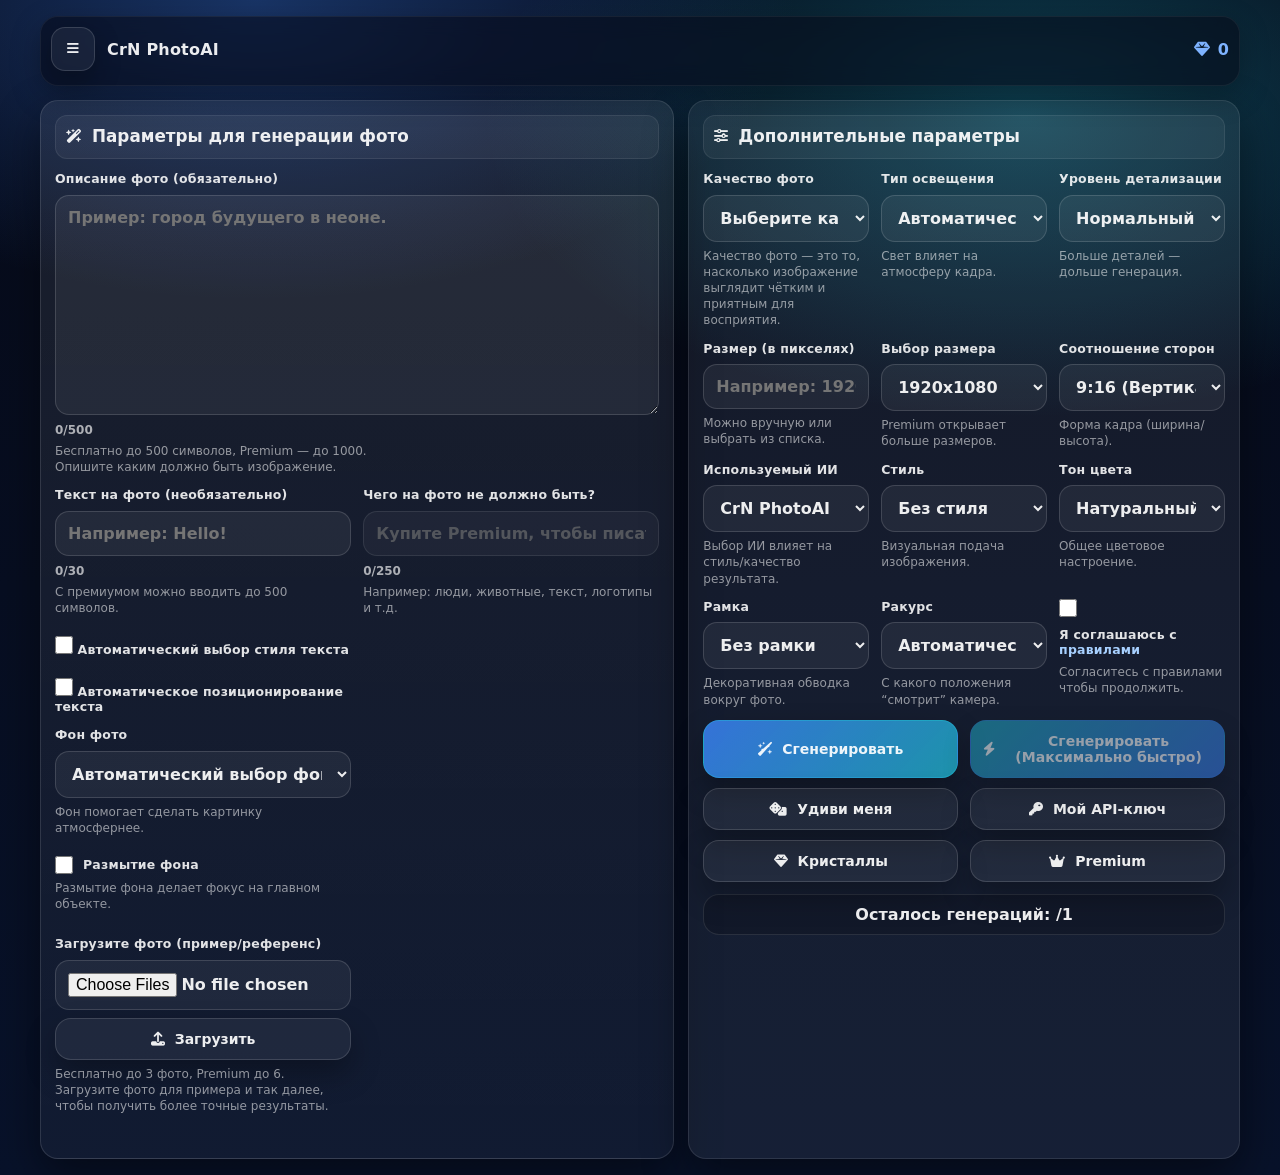
==== commit 4a8032d8: "Add files via upload" ====
--- a/index.html
+++ b/index.html
@@ -12,6 +12,14 @@
   <link rel="stylesheet" href="styles.css" />
 </head>
 <body>
+  <div id="pagePreloader" class="page-preloader" aria-live="polite" aria-label="Загрузка сайта">
+    <div class="page-preloader__content">
+      <div class="page-preloader__badge">CrN PhotoAI</div>
+      <div class="page-preloader__ring"></div>
+      <div class="page-preloader__label">Подготовка приложения...</div>
+      <div class="page-preloader__hint">Скоро вы сможете создать новое изображение.</div>
+    </div>
+  </div>
   <!-- Top bar -->
   <header class="topbar">
     <button id="menuButton" class="icon-btn" onclick="window.location.href='menu.html'" aria-label="Меню">
@@ -19,7 +27,10 @@
     </button>
     <div class="topbar-title">
       <div class="app-title">CrN PhotoAI </div>
-      <div class="app-subtitle">Настрой параметры и нажимай кнопку генерации.</div>
+    </div>
+    <div id="crystalsDisplay" class="crystals-display" style="display: flex; align-items: center; gap: 8px; margin-left: auto; font-weight: bold; color: #7eb3ff;">
+      <i class="fa-solid fa-gem"></i>
+      <span id="crystalCount">0</span>
     </div>
   </header>
   <!-- Main -->
@@ -28,14 +39,14 @@
     <section class="card card--primary">
       <div class="section-title">
         <i class="fa-solid fa-wand-magic-sparkles"></i>
-        <span style="font-size: larger;">Генерация фото</span>
+        <span style="font-size: larger; user-select: none;">Параметры для генерации фото</span>
       </div>
       <!-- {Поле описание(большого размера)} -->
       <div class="field">
         <label for="description">Описание фото (обязательно)</label>
         <textarea id="description" rows="8" required maxlength="500" oninput="updateDescriptionLimit()" placeholder="Пример: город будущего в неоне."></textarea>
         <div class="counter" id="descriptionCounter">0/500</div>
-        <div class="hint">Бесплатно до 500 символов, Premium — до 1000.</div>
+        <div class="hint">Бесплатно до 500 символов, Premium — до 1000.<br>Опишите каким должно быть изображение.</div>
       </div>
       <!-- {Поле ввода текста}{Поле ввода исключений}(Фон фото и галочка размытия) -->
       <div class="grid grid-2">
@@ -43,7 +54,7 @@
           <label for="text">Текст на фото (необязательно)</label>
           <input type="text" id="text" maxlength="30" oninput="updateTextLimit()" placeholder="Например: Hello!" />
           <div class="counter" id="textCounter">0/30</div>
-          <div class="hint">Premium — до 500 символов.</div>
+          <div class="hint">С премиумом можно вводить до 500 символов.</div>
           <!-- Автоматический выбор стиля текста -->
           <label class="checkbox" for="autoTextStyle" id="autoTextStyleLabel" style="margin-top: 12px; display: block;">
             <input type="checkbox" id="autoTextStyle" />
@@ -60,6 +71,9 @@
           <input type="text" id="exclusions" disabled placeholder="Купите Premium, чтобы писать здесь" maxlength="250" oninput="if(this.value.length>250)this.value=this.value.slice(0,250);" />
           <div class="counter" id="exclusionsCounter">0/250</div>
           <div class="hint">Например: люди, животные, текст, логотипы и т.д.</div>
+          <button id="exclusionsUnlockBtn" class="btn btn--secondary" style="margin-top: 12px; width: 100%; display: none;" onclick="unlockFieldWithCrystals('exclusions', 50)">
+            <span>Открыть за 50<i class="fa-solid fa-gem" style="margin-left: 4px;"></i></span>
+          </button>
         </div>
       </div>
       <!-- Сжали расстояния между блоками: фон + размытие -->
@@ -306,7 +320,7 @@
             <i class="fa-solid fa-upload"></i>
             <span>Загрузить</span>
           </button>
-          <div class="hint">Бесплатно до 3 фото, Premium до 6.</div>
+          <div class="hint">Бесплатно до 3 фото, Premium до 6. <br>Загрузите фото для примера и так далее, чтобы получить более точные результаты.</div>
           <div id="preloader" class="small-preloader" aria-live="polite">Загрузка...</div>
           <div id="result" class="result"></div>
         </div>
@@ -316,7 +330,7 @@
     <section class="card">
       <div class="section-title">
         <i class="fa-solid fa-sliders"></i>
-        <span style="font-size: larger;">Дополнительные параметры</span>
+        <span style="font-size: larger; user-select: none;">Дополнительные параметры</span>
       </div>
       <!-- ВАЖНО: Качество/Освещение/Уровень детализации сразу под "Параметры" -->
       <div class="grid grid-3">
@@ -334,7 +348,7 @@
             <option value="2160p60" disabled>(Premium)2160p60 (4K)</option>
             <option value="4320p" disabled>(Premium)4320p (8K)</option>
           </select>
-          <div class="hint">Чем выше — тем “тяжелее” генерация.</div>
+          <div class="hint">Качество фото — это то, насколько изображение выглядит чётким и приятным для восприятия.</div>
         </div>
         <div class="field">
           <label for="osvecheniye">Тип освещения</label>
@@ -376,6 +390,9 @@
             oninput="if (document.getElementById('sizeInput').value !== '' && document.getElementById('sizeSelect').value !== ''){document.getElementById('soot').disabled = true}else{document.getElementById('soot').disabled = false}"
           />
           <div class="hint">Можно вручную или выбрать из списка.</div>
+          <button id="sizeUnlockBtn" class="btn btn--secondary" style="margin-top: 12px; width: 100%; display: none;" onclick="unlockFieldWithCrystals('sizeInput', 50)">
+            <span>Открыть за 50<i class="fa-solid fa-gem" style="margin-left: 4px;"></i></span>
+          </button>
         </div>
         <div class="field">
           <label for="sizeSelect">Выбор размера</label>
@@ -423,7 +440,7 @@
           <label for="soot">Соотношение сторон</label>
           <select
             id="soot"
-            onchange="if (document.getElementById('soot').value !== '9:16'){document.getElementById('sizeSelect').disabled = true; localStorage.getItem('premium') === 'true' ? sizeInput.disabled = true : ''}else{document.getElementById('sizeSelect').disabled = false ; localStorage.getItem('premium') === 'true' ? sizeInput.disabled = false : '';}">
+            onchange="if (document.getElementById('soot').value !== '9:16'){document.getElementById('sizeSelect').disabled = true;}else{document.getElementById('sizeSelect').disabled = false;}">
             <optgroup label="По-умолчанию">
               <option value="9:16" selected>9:16 (Вертикаль / Сторис)</option>
             </optgroup>
@@ -712,10 +729,17 @@
               <option value="fabric">Тканевая</option>
               <option value="leather">Кожаная</option>
               <option value="crystal">Кристаллическая</option>
+              <option value="stained-glass">Витражная</option>
+              <option value="oil-paint">Масляная</option>
+              <option value="chalk">Меловая</option>
+              <option value="etched">Гравированная</option>
+              <option value="glossy">Глянцевая</option>
+              <option value="matte">Матовая</option>
               <option value="fire" disabled>(Premium)Огненная</option>
               <option value="ice">Ледяная</option>
               <option value="glowing" disabled>(Premium)Светящаяся</option>
               <option value="rustic">Рустикальная</option>
+              <option value="pastel">Пастельная</option>
               <option value="ornate" disabled>(Premium)Орнаментальная</option>
             </optgroup>
             <optgroup label="🖌 Кисти и штрихи">
@@ -789,6 +813,11 @@
               <option value="valentine">День святого Валентина (сердца, розы)</option>
               <option value="easter">Пасхальная (яйца, кролики)</option>
               <option value="mystical">Мистическая (рунные символы)</option>
+              <option value="safari">Сафари (пальмы и песок)</option>
+              <option value="midnight-garden">Ночной сад</option>
+              <option value="city-neon">Городской неон</option>
+              <option value="floral">Цветочная (розы, лепестки)</option>
+              <option value="night-sky">Ночное небо (луна, звёзды)</option>
               <option value="steampunk-ram" disabled>(Premium)Стимпанк-рамка</option>
               <option value="cyberpunk-ram">Киберпанк-рамка</option>
               <option value="fairy-tale" disabled>(Premium)Сказочная</option>
@@ -807,10 +836,16 @@
               <option value="engrave">Гравированная</option>
               <option value="outline">Контурная</option>
               <option value="shadow-drop">С тенью</option>
+              <option value="film-grain">Киноплёночная</option>
+              <option value="prismatic">Призматическая</option>
+              <option value="ripple">Рябь</option>
               <option value="bevel">Скошенная</option>
               <option value="gradient-glow">Градиентное свечение</option>
               <option value="neon-glow">Неоновое свечение</option>
               <option value="sparkle">Блестящий</option>
+              <option value="wave-edge">Волнообразная</option>
+              <option value="misty">Туманная</option>
+              <option value="pixelated">Пиксельная</option>
               <option value="distorted" disabled>(Premium)Искаженный</option>
               <option value="hologram">Голографический</option>
               <option value="embroidery" disabled>(Premium)Вышитый</option>
@@ -886,7 +921,7 @@
           <span>Сгенерировать (Максимально быстро)</span>
         </button>
       </div>
-      <div class="grid grid-3" style="margin-top: 2%;">
+      <div class="grid grid-2" style="margin-top: 2%;">
         <button class="btn btn--secondary" onclick="surpriseMode()" title="Нажмите чтобы получить случайные параметры генерации.">
           <i class="fa-solid fa-dice"></i>
           <span>Удиви меня</span>
@@ -895,7 +930,13 @@
           <i class="fa-solid fa-key"></i>
           <span>Мой API-ключ</span>
         </button>
-        <button class="btn btn--secondary" onclick="BuyPremium()" title="Нажмите чтобы купить Premium-подписку и получить доступ ко всем функциям.">
+      </div>
+      <div class="grid grid-2 crystals-premium-buttons">
+        <button class="btn btn--secondary" style="margin-top: 4%;" onclick="localStorage.setItem('crystalReturnPage', 'index.html'); window.location.href='crystals.html'" title="Нажмите чтобы открыть страницу покупки кристаллов.">
+          <i class="fa-solid fa-gem"></i>
+          <span>Кристаллы</span>
+        </button>
+        <button class="btn btn--secondary" style="margin-top: 4%;" onclick="BuyPremium()" title="Нажмите чтобы открыть страницу премиума.">
           <i class="fa-solid fa-crown"></i>
           <span>Premium</span>
         </button>
@@ -947,6 +988,16 @@
         <h2 style="color: #d9d9d9; text-align: center;">Ошибка</h2>
         <p id="validationErrorText" style="color: #d9d9d9; text-align: center;"></p>
         <button class="btn btn--primary" onclick="closeValidationModal()" style="width: 100%;" title="Закрыть.">Закрыть</button>
+      </div>
+    </div>
+    <!-- INSUFFICIENT CRYSTALS MODAL -->
+    <div id="insufficientCrystalsModal" class="modal" style="display: none;">
+      <div class="modal-content" style="background: var(--panel-bg); max-width: 400px;">
+        <h2 style="color: #ff6b6b; text-align: center;">
+          <i class="fa-solid fa-gem"></i> Недостаточно кристаллов!
+        </h2>
+        <p style="color: #d9d9d9; text-align: center;">У вас недостаточно кристаллов для выполнения этого действия.</p>
+        <button class="btn btn--primary" onclick="closeInsufficientCrystalsModal()" style="width: 100%;" title="Закрыть.">Закрыть</button>
       </div>
     </div>
     <!-- MESSENGER MODAL -->
@@ -1029,7 +1080,7 @@
           <div id="emailStoredOption" class="radio-option" onclick="document.getElementById('emailUseStored')?.click()">
             <input type="radio" name="emailOption" id="emailUseStored" value="stored" />
             <label for="emailUseStored">
-              Использовать подключенную почту: <span id="storedEmailValue" style="font-weight: 600;"></span>
+              <span id="storedEmailValue" style="font-weight: 600;"></span>
             </label>
           </div>
           <div id="emailNoStored" class="info-box" style="display: none; padding: 12px; margin-top: 10px; flex-direction: row; align-items: center; justify-content: space-between; gap: 10px;">
@@ -1186,15 +1237,27 @@
     <!-- Edit Modal -->
     <div id="editModal" class="modal" style="display: none;">
       <div class="modal-content" style="background-color: black;">
-        <h2 id="editTitle" style="color: white;"></h2>
-        <textarea id="editTextarea" style="width: 100%;"></textarea>
-        <div id="editCounter" class="counter" style="color:white;"></div>
-        <div id="editDesc" class="hint" style="color:white;"></div>
-        <div class="modal-buttons" style="align-items: center; justify-content: center; display: flex;">
+        <div class="edit-modal-body">
+          <h2 id="editTitle" style="color: white;"></h2>
+          <textarea id="editTextarea" style="width: 100%;"></textarea>
+          <div id="editCounter" class="counter" style="color:white;"></div>
+          <div id="editDesc" class="hint" style="color:white;"></div>
+        </div>
+        <div class="modal-buttons" style="align-items: center; justify-content: center; display: flex; gap: 10px; flex-wrap: wrap;">
           <button id="saveEdit" class="btn btn--primary" title="Сохранить изменения.">Сохранить</button>
           <button id="cancelEdit" class="btn btn--secondary" title="Отменить изменения.">Отмена</button>
           <button id="copy" class="btn btn--secondary" title="Скопировать текст из поля в буфер обмена."><i class="fa-solid fa-copy"></i></button>
           <button id="clearEdit" class="btn btn--secondary" title="Очистить поле.">Очистить</button>
+        </div>
+      </div>
+    </div>
+    <div id="cancelConfirmModal" class="modal" style="display: none;">
+      <div class="modal-content" style="background: var(--panel-bg); max-width: 400px; border-radius: 20px; box-shadow: 0 10px 30px rgba(0,0,0,0.5);">
+        <h2 style="color: #7eb3ff; text-align: center;">Вы не сохранили текущие изменения</h2>
+        <p style="color: var(--text); text-align: center; margin-top: 10px;">Уверены, что хотите отменить?<br>Все несохраненные изменения будут отменены.</p>
+        <div class="modal-buttons" style="justify-content: center; display: flex; gap: 10px; margin-top: 20px; flex-wrap: wrap;">
+          <button id="confirmCancel" class="btn btn--primary" style="flex: 1;">Да, отменить</button>
+          <button id="denyCancel" class="btn btn--secondary" style="flex: 1;">Нет, продолжить</button>
         </div>
       </div>
     </div>
@@ -1314,6 +1377,20 @@
   <script src="https://www.google.com/recaptcha/api.js" async defer></script>
   <script type="module" src="security.js"></script>
 
+<!-- Crystal Spend Confirmation Modal -->
+<div id="crystalSpendConfirmModal" class="modal" style="display: none;">
+  <div class="modal-content" style="background: var(--panel-bg); max-width: 400px; border-radius: 20px; box-shadow: 0 10px 30px rgba(0,0,0,0.5);">
+    <h2 style="color: #7eb3ff; text-align: center; margin-bottom: 10px;">
+      <i class="fa-solid fa-gem"></i> Подтверждение
+    </h2>
+    <p id="crystalSpendMessage" style="color: var(--text); text-align: center; margin-bottom: 20px; font-size: 16px;"></p>
+    <div style="display: flex; gap: 10px; justify-content: center;">
+      <button class="btn btn--primary" onclick="confirmCrystalSpend()" style="flex: 1;">Да</button>
+      <button class="btn btn--secondary" onclick="cancelCrystalSpend()" style="flex: 1;">Отмена</button>
+    </div>
+  </div>
+</div>
+
 <!-- recaptcha modal -->
 <div id="recaptchaModal" class="modal hidden" role="dialog" aria-modal="true">
   <div class="modal-box">
@@ -1321,15 +1398,48 @@
     <button id="recaptchaContinue" class="modal-btn" disabled onclick="recaptchaContinue();">Продолжить</button>
   </div>
 </div>
-
+<script src="settings_script.js"></script>
 <script>
+  window.addEventListener('load', () => {
+    const preloader = document.getElementById('pagePreloader');
+    if (!preloader) return;
+    preloader.classList.add('page-preloader--hidden');
+    setTimeout(() => {
+      preloader.remove();
+    }, 360);
+
+    // Проверяем и применяем полноэкранный режим
+    const fullscreenMode = localStorage.getItem('fullscreenMode');
+    if (window.Telegram && window.Telegram.WebApp) {
+      if (fullscreenMode === 'true') {
+        window.Telegram.WebApp.requestFullscreen();
+      } else {
+        window.Telegram.WebApp.exitFullscreen();
+      }
+    }
+  });
+
+  // Telegram WebApp Settings Button
+  if (window.Telegram && window.Telegram.WebApp) {
+    window.Telegram.WebApp.SettingsButton.show();
+    window.Telegram.WebApp.onEvent('settingsButtonClicked', () => {
+      window.location.href = 'settings.html';
+    });
+  }
+</script>
+<script>
+localStorage.removeItem('fromCrystals');
+function shouldAskRecaptchaOnce(){
+  return localStorage.getItem('hasPassedRecaptcha') !== 'true';
+}
+
 function onGenerateClick(){
-  const securityLevel = parseInt(localStorage.getItem('security')||'0',10);
-  if(securityLevel>=3){
+  if (shouldAskRecaptchaOnce()) {
     showRecaptchaModal();
-  } else {
-    checkBadWords();
+    return;
   }
+
+  checkBadWords();
 }
 
 function showRecaptchaModal(){
@@ -1364,17 +1474,87 @@
 }
 
 function recaptchaContinue(){
-  let security = parseInt(localStorage.getItem("security")) || 0;
-
-  security = security - 1;
-
-  localStorage.setItem("security", security);
-
-  console.log("Новое значение:", security);
+  localStorage.setItem('hasPassedRecaptcha', 'true');
   hideRecaptchaModal();
   checkBadWords();
 }
 </script>
+
+<!-- Fullscreen Mode Handler -->
+<script>
+// Функция для входа в полноэкранный режим (кроссбраузерная)
+function requestFullscreen() {
+  const elem = document.documentElement;
+  if (elem.requestFullscreen) {
+    elem.requestFullscreen().catch(err => {
+      console.warn('Не удалось включить полноэкранный режим:', err);
+    });
+  } else if (elem.webkitRequestFullscreen) {
+    elem.webkitRequestFullscreen();
+  } else if (elem.mozRequestFullScreen) {
+    elem.mozRequestFullScreen();
+  } else if (elem.msRequestFullscreen) {
+    elem.msRequestFullscreen();
+  }
+}
+
+// Функция для выхода из полноэкранного режима (кроссбраузерная)
+function exitFullscreen() {
+  if (document.fullscreenElement || document.webkitFullscreenElement || document.mozFullScreenElement) {
+    if (document.exitFullscreen) {
+      document.exitFullscreen().catch(err => {
+        console.warn('Не удалось выключить полноэкранный режим:', err);
+      });
+    } else if (document.webkitExitFullscreen) {
+      document.webkitExitFullscreen();
+    } else if (document.mozCancelFullScreen) {
+      document.mozCancelFullScreen();
+    } else if (document.msExitFullscreen) {
+      document.msExitFullscreen();
+    }
+  }
+}
+
+// Функция для переключения полноэкранного режима
+function toggleFullscreen() {
+  const currentMode = localStorage.getItem('fullscreenMode') || 'false';
+  const newMode = currentMode === 'true' ? 'false' : 'true';
+  localStorage.setItem('fullscreenMode', newMode);
+  applyFullscreenMode();
+}
+
+// Функция для применения режима на основе localStorage
+function applyFullscreenMode() {
+  const fullscreenMode = localStorage.getItem('fullscreenMode') || 'false';
+  
+  if (fullscreenMode === 'true') {
+    requestFullscreen();
+  } else {
+    exitFullscreen();
+  }
+}
+
+// Проверка и применение режима при загрузке страницы
+window.addEventListener('load', () => {
+  // Небольшая задержка для корректного применения
+  setTimeout(() => {
+    applyFullscreenMode();
+  }, 500);
+});
+
+// Инициализация: если значение не установлено, по умолчанию установить 'false'
+if (!localStorage.getItem('fullscreenMode')) {
+  localStorage.setItem('fullscreenMode', 'false');
+}
+
+// Слушаем изменения полноэкранного режима из других вкладок/окон
+window.addEventListener('storage', (event) => {
+  if (event.key === 'fullscreenMode') {
+    applyFullscreenMode();
+  }
+});
+</script>
+
 <style>body{overflow-y:auto !important; -webkit-overflow-scrolling: touch; touch-action: auto;}</style>
 </body>
 </html>
--- a/styles.css
+++ b/styles.css
@@ -1,732 +1,922 @@
-html, body {
-  width: 100%;
-  overflow-x: hidden;
-  overflow-y: visible;
-  overscroll-behavior-x: none;
-  overscroll-behavior-y: contain;
-  touch-action: manipulation;
-}
-html {
-  scroll-behavior: smooth;
-}
-* {
-  margin: 0;
-  padding: 0;
-  box-sizing: border-box;
-  font-family: system-ui, -apple-system, Segoe UI, Roboto, Arial, sans-serif;
-}
-:root{
-  --bg-1:#060a18;
-  --bg-2:#08122a;
-
-  --card: rgba(255,255,255,0.06);
-  --card-strong: rgba(255,255,255,0.08);
-
-  --stroke: rgba(255,255,255,0.14);
-  --stroke-2: rgba(255,255,255,0.20);
-
-  --text: rgba(255,255,255,0.92);
-  --muted: rgba(255,255,255,0.65);
-  --muted-2: rgba(255,255,255,0.55);
-
-  --danger: #ff4d4d;
-  --ok: #25c06d;
-
-  --accent: #3b82f6;
-  --accent-2: #22d3ee;
-
-  --shadow: 0 18px 45px rgba(0,0,0,0.45);
-
-  --radius: 18px;
-  --radius-sm: 12px;
-
-  --gap: 12px;
-
-  /* reusable gradient */
-  --panel-bg:
-    radial-gradient(900px 500px at 20% 0%, rgba(59,130,246,0.35), transparent 60%),
-    radial-gradient(900px 500px at 80% 10%, rgba(34,211,238,0.28), transparent 60%),
-    linear-gradient(180deg, var(--bg-1), var(--bg-2));
-}
-
-body{
-  min-height: 100vh;
-  color: var(--text);
-  background: var(--panel-bg);
-  padding: 16px;
-}
-
-a{
-  color: #a7d0ff;
-  text-decoration: none;
-}
-a:visited{
-  color: #a7d0ff;
-}
-
-/* Topbar */
-.topbar{
-  position: sticky;
-  top: 0;
-  z-index: 50;
-  display: flex;
-  align-items: center;
-  gap: 12px;
-  padding: 10px 10px 14px;
-  backdrop-filter: blur(10px);
-  background: rgba(6,10,24,0.55);
-  border: 1px solid rgba(255,255,255,0.06);
-  border-radius: var(--radius);
-  box-shadow: 0 10px 30px rgba(0,0,0,0.25);
-  max-width: 1200px;
-  margin: 0 auto 14px;
-}
-.icon-btn{
-  width: 44px;
-  height: 44px;
-  border-radius: 14px;
-  border: 1px solid rgba(255,255,255,0.14);
-  background: rgba(255,255,255,0.06);
-  color: var(--text);
-  display: inline-flex;
-  align-items: center;
-  justify-content: center;
-  cursor: pointer;
-  box-shadow: 0 10px 26px rgba(0,0,0,0.25);
-  flex: 0 0 auto;
-}
-.topbar-title{
-  display: flex;
-  flex-direction: column;
-  gap: 2px;
-  min-width: 0;
-}
-.app-title{
-  font-size: 16px;
-  font-weight: 800;
-  letter-spacing: 0.2px;
-}
-.app-subtitle{
-  font-size: 12px;
-  color: var(--muted);
-}
-
-/* Layout */
-.app{
-  max-width: 1200px;
-  margin: 0 auto;
-  display: grid;
-  grid-template-columns: 1.15fr 1fr;
-  gap: 14px;
-}
-
-/* IMPORTANT: Mobile order -> Description first, Parameters below */
-@media (max-width: 768px){
-  .app{
-    grid-template-columns: 1fr;
-  }
-  .app > .card--primary{ order: 1; }
-  .app > .card:not(.card--primary){ order: 2; }
-}
-
-.card{
-  border-radius: var(--radius);
-  background: var(--card);
-  border: 1px solid rgba(255,255,255,0.10);
-  box-shadow: var(--shadow);
-  padding: 14px;
-  min-width: 0;
-}
-.card--primary{
-  background: linear-gradient(180deg, rgba(255,255,255,0.08), rgba(255,255,255,0.04));
-  border: 1px solid rgba(255,255,255,0.12);
-}
-
-.section-title{
-  display: flex;
-  align-items: center;
-  gap: 10px;
-  padding: 10px 10px 12px;
-  border-radius: var(--radius-sm);
-  background: rgba(255,255,255,0.05);
-  border: 1px solid rgba(255,255,255,0.08);
-  margin-bottom: 12px;
-  font-weight: 800;
-  font-size: 14px;
-}
-
-.field{
-  display: flex;
-  flex-direction: column;
-  gap: 8px;
-  margin-bottom: 12px;
-  min-width: 0;
-}
-.field--inline{
-  margin-bottom: 12px;
-}
-
-label{
-  font-weight: 700;
-  font-size: 12.5px;
-  color: rgba(255,255,255,0.88);
-  letter-spacing: 0.2px;
-  line-height: 1.25;
-}
-
-input, select, textarea{
-  width: 100%;
-  padding: 12px 12px;
-  border-radius: 14px;
-  border: 1px solid rgba(255,255,255,0.14);
-  background: rgba(255,255,255,0.06);
-  color: var(--text);
-  outline: none;
-  font-size: 14px;
-  font-weight: 650;
-  min-width: 0;
-  max-width: 100%;
-}
-
-textarea{
-  min-height: 220px;
-  resize: vertical;
-  max-width: 100%;
-}
-
-select option, optgroup{
-  color: #0b1220;
-}
-
-input:disabled, select:disabled, textarea:disabled{
-  opacity: 0.65;
-  cursor: not-allowed;
-}
-
-.counter{
-  font-size: 12px;
-  color: var(--muted);
-  font-weight: 700;
-}
-.hint{
-  font-size: 12px;
-  color: var(--muted-2);
-  line-height: 1.35;
-}
-.warning{
-  margin-top: 10px;
-  color: var(--danger);
-  font-weight: 800;
-  font-size: 13px;
-  word-break: break-word;
-}
-.result{
-  margin-top: 10px;
-  font-size: 13px;
-  font-weight: 800;
-  color: rgba(255,255,255,0.88);
-  word-break: break-word;
-}
-
-/* Grid helpers */
-.grid{
-  display: grid;
-  gap: var(--gap);
-  min-width: 0;
-}
-.grid-2{
-  grid-template-columns: 1fr 1fr;
-}
-.grid-3{
-  grid-template-columns: 1fr 1fr 1fr;
-}
-
-/* Buttons (no :hover!) */
-.btn{
-  border: 1px solid rgba(255,255,255,0.14);
-  background: rgba(255,255,255,0.06);
-  color: var(--text);
-  border-radius: 16px;
-  padding: 12px 12px;
-  font-weight: 850;
-  cursor: pointer;
-  display: inline-flex;
-  align-items: center;
-  justify-content: center;
-  gap: 10px;
-  box-shadow: 0 14px 30px rgba(0,0,0,0.30);
-  font-size: 14px;
-  max-width: 100%;
-  min-width: 0;
-  white-space: normal;
-  text-align: center;
-}
-.btn:disabled{
-  opacity: 0.60;
-  cursor: not-allowed;
-}
-.btn--primary{
-  border: 1px solid rgba(34,211,238,0.30);
-  background: linear-gradient(135deg, rgba(59,130,246,0.85), rgba(34,211,238,0.65));
-}
-.btn--accent{
-  border: 1px solid rgba(59,130,246,0.35);
-  background: linear-gradient(135deg, rgba(34,211,238,0.70), rgba(59,130,246,0.85));
-}
-.btn--secondary{
-  border: 1px solid rgba(255,255,255,0.14);
-  background: rgba(255,255,255,0.06);
-}
-
-/* Attempts */
-.attempts{
-  margin-top: 12px;
-  padding: 10px 12px;
-  border-radius: 16px;
-  border: 1px solid rgba(255,255,255,0.10);
-  background: rgba(0,0,0,0.18);
-  text-align: center;
-}
-
-/* Checkbox */
-.checkbox{
-  display: inline-flex;
-  align-items: center;
-  gap: 10px;
-  user-select: none;
-  font-weight: 800;
-  flex-wrap: wrap;
-}
-.checkbox input{
-  width: 18px;
-  height: 18px;
-  border-radius: 6px;
-  padding: 0;
-  margin: 0;
-}
-#agreeLabel{
-  font-size: 12.5px;
-}
-
-/* Small preloader text */
-.small-preloader{
-  display: none;
-  margin-top: 10px;
-  font-weight: 800;
-  color: rgba(255,255,255,0.80);
-}
-
-/* Previews */
-.previews{
-  display: grid;
-  grid-template-columns: repeat(2, minmax(0, 1fr));
-  gap: 10px;
-}
-.preview-item{
-  position: relative;
-  border-radius: 16px;
-  overflow: hidden;
-  border: 1px solid rgba(255,255,255,0.14);
-  background: rgba(255,255,255,0.06);
-  box-shadow: 0 14px 30px rgba(0,0,0,0.28);
-}
-.preview-item img{
-  width: 100%;
-  height: 110px;
-  object-fit: cover;
-  display: block;
-}
-.preview-remove{
-  position: absolute;
-  top: 8px;
-  right: 8px;
-  width: 34px;
-  height: 34px;
-  border-radius: 12px;
-  border: 1px solid rgba(255,255,255,0.18);
-  background: rgba(0,0,0,0.35);
-  color: rgba(255,255,255,0.95);
-  display: inline-flex;
-  align-items: center;
-  justify-content: center;
-  cursor: pointer;
-}
-
-/* Hide "Uploaded photos" block until there are items */
-#previews:empty{
-  display: none;
-}
-#previews:empty + *{
-  display: none;
-}
-
-/* tighter spacing between blur hint and uploaded photos header */
-.row-head{
-  display: flex;
-  align-items: baseline;
-  justify-content: space-between;
-  gap: 10px;
-  margin-bottom: 4px;
-}
-.field .hint{
-  margin-top: -2px;
-}
-
-/* Modal */
-.modal{
-  display: none;
-  position: fixed;
-  inset: 0;
-  background: rgba(0,0,0,0.62);
-  justify-content: center;
-  align-items: center;
-  padding: 16px;
-  z-index: 999;
-  overflow-y: auto;
-}
-.modal-content{
-  width: 100%;
-  max-width: 520px;
-  border-radius: 20px;
-  background: rgba(255,255,255,0.92);
-  color: #0b1220;
-  border: 1px solid rgba(0,0,0,0.08);
-  box-shadow: 0 22px 60px rgba(0,0,0,0.35);
-  padding: 18px;
-}
-.modal-content h2, .modal-content h1{
-  margin-bottom: 10px;
-}
-
-/* FORCE MODAL DARKBLUE inline styles -> gradient */
-#messengerModal .modal-content,
-#botUnlockModal .modal-content,
-#resultModal .modal-content,
-#fastGenModal .modal-content{
-  background: var(--panel-bg) !important;
-  color: var(--text) !important;
-  border: 1px solid rgba(255,255,255,0.10) !important;
-}
-#messengerModal .modal-content h2,
-#botUnlockModal .modal-content h2,
-#resultModal .modal-content h1,
-#resultModal .modal-content p,
-#resultModal .modal-content h2{
-  color: var(--text) !important;
-}
-
-/* subscription + alert stay dark but readable */
-#fakeSubscriptionModal .modal-content,
-#alertModal .modal-content,
-#editModal .modal-content{
-  border: 1px solid rgba(255,255,255,0.10);
-  box-shadow: 0 22px 60px rgba(0,0,0,0.45);
-}
-
-/* Messenger options */
-.radio-group{
-  display: flex;
-  flex-direction: column;
-  gap: 10px;
-  margin-top: 10px;
-  margin-bottom: 14px;
-}
-.radio-option{
-  display: flex;
-  align-items: center;
-  gap: 12px;
-  padding: 12px;
-  border-radius: 16px;
-  border: 1px solid rgba(0,0,0,0.10);
-  background: rgba(255,255,255,0.95);
-  cursor: pointer;
-}
-.radio-option input[type="radio"]{
-  width: 18px;
-  height: 18px;
-}
-.radio-option label{
-  display: flex;
-  align-items: center;
-  gap: 8px;
-  font-weight: 850;
-  font-size: 13px;
-  margin: 0;
-  flex: 1;
-  color: #0b1220;
-}
-.radio-option .icon-end{
-  margin-left: auto;
-}
-.pill{
-  display: inline-flex;
-  align-items: center;
-  padding: 2px 8px;
-  border-radius: 999px;
-  font-size: 12px;
-  font-weight: 900;
-  background: rgba(59,130,246,0.12);
-  color: #0b1220;
-}
-.info-box{
-  display: flex;
-  align-items: center;
-  gap: 10px;
-  padding: 12px;
-  border-radius: 16px;
-  border: 1px solid rgba(0,0,0,0.10);
-  background: rgba(255,255,255,0.95);
-}
-.info-text{
-  font-weight: 800;
-  font-size: 13px;
-  color: #0b1220;
-}
-
-/* Fast gen preloader */
-.preloader-container{
-  display: flex;
-  flex-direction: column;
-  align-items: center;
-  gap: 10px;
-  margin: 10px 0;
-}
-.preloader-text{
-  font-size: 15px;
-  font-weight: 900;
-  color: var(--text);
-}
-.preloader{
-  border: 5px solid rgba(255,255,255,0.16);
-  border-top: 5px solid rgba(59,130,246,0.85);
-  border-radius: 50%;
-  width: 48px;
-  height: 48px;
-  animation: spin 0.8s linear infinite;
-}
-@keyframes spin{
-  0%{ transform: rotate(0deg); }
-  100%{ transform: rotate(360deg); }
-}
-
-/* Overlay */
-.overlay{
-  position: fixed;
-  inset: 0;
-  background: rgba(0,0,0,0.62);
-  z-index: 9999;
-  display: none;
-  justify-content: center;
-  align-items: center;
-  padding: 16px;
-}
-
-/* Edit modal */
-#editTextarea{
-  resize: none;
-  overflow: hidden;
-  min-height: 70px;
-  text-align: left;
-}
-.modal-buttons{
-  display: grid;
-  grid-template-columns: 1fr 1fr 1fr;
-  gap: 10px;
-  margin-top: 14px;
-}
-
-/* =========================================================
-   MOBILE LAYOUT FOR "Параметры" SECTION (exact order)
-   - 2 columns grid
-   - specific full-width items:
-       {Тон цвета} spans 2
-       {Согласие} spans 2
-   - After that: buttons etc (existing grids keep working)
-========================================================= */
-
-@media (max-width: 768px){
-  body{
-    padding: 10px;
-  }
-
-  .card{
-    padding: 12px;
-  }
-
-  .section-title{
-    font-size: 13px;
-    padding: 9px 9px 10px;
-  }
-
-  label{
-    font-size: 11.3px;
-  }
-
-  input, select, textarea{
-    font-size: 13px;
-    padding: 10px 10px;
-    border-radius: 14px;
-  }
-
-  textarea{
-    min-height: 160px;
-  }
-
-  .btn{
-    font-size: 14px;
-    padding: 10px 10px;
-    border-radius: 14px;
-    gap: 8px;
-  }
-
-  .counter{
-    font-size: 11.2px;
-  }
-  .hint{
-    font-size: 11.2px;
-    line-height: 1.25;
-  }
-
-  /* Default: max 2 per row on mobile (no overflow) */
-  .grid-3{
-    grid-template-columns: repeat(2, minmax(0, 1fr));
-    gap: 10px;
-  }
-  .grid-2{
-    grid-template-columns: repeat(2, minmax(0, 1fr));
-    gap: 10px;
-  }
-
-  /* Make some grids become 1 column if they contain long buttons */
-  .grid.grid-2:has(.btn--primary),
-  .grid.grid-2:has(.btn--accent),
-  .grid.grid-3:has(.btn){
-    grid-template-columns: 1fr;
-  }
-
-  /* Smaller previews on mobile */
-  .previews{
-    grid-template-columns: repeat(2, minmax(0, 1fr));
-    gap: 8px;
-  }
-  .preview-item img{
-    height: 90px;
-  }
-  .preview-remove{
-    width: 30px;
-    height: 30px;
-    border-radius: 10px;
-    top: 6px;
-    right: 6px;
-  }
-
-  /* --- Exact mobile layout for parameters by IDs --- */
-
-  /* Force the first parameters block (size/sizeSelect/soot) into 2 columns */
-  .card:not(.card--primary) .grid-3{
-    grid-template-columns: repeat(2, minmax(0, 1fr));
-  }
-
-  /* 1) {Качество}{Освещение} -> same row on mobile */
-  /* This is inside the "quality/osvecheniye/style" grid in HTML.
-     We need style to move later; since HTML order is fixed, we make style behave like it belongs to later grid visually:
-     Put style into next row by spanning 2 and ordering last inside that grid.
-  */
-
-  /* Keep quality + osvecheniye 50/50 */
-  #quality{ }
-  #osvecheniye{ }
-
-  /* 2) {Ввод размера}{Выбор размера} -> first two of grid-3 size block */
-  /* (already 2-col, soot will wrap) */
-
-  /* 3) {Соотношение сторон}{Уровень детализации} */
-  /* Put soot and detail-level side-by-side */
-  #soot{ }
-  #detail-level{ }
-
-  /* 4) {Выбор ии}{Стиль} */
-  /* selector + style side-by-side (style moved visually by setting order within its grid) */
-  #selector{ }
-  #style{ }
-
-  /* 5) {Рамка}{Ракурс} */
-  #ram{ }
-  #rakurs{ }
-
-  /* 6) {Тон цвета} spans 2 columns */
-  .field:has(#color-tone){
-    grid-column: 1 / -1;
-  }
-
-  /* 7) {Согласие} spans 2 columns */
-  .field:has(#agree),
-  .field--inline:has(#agree){
-    grid-column: 1 / -1;
-  }
-
-  /* Make sure long label links wrap */
-  #agreeLabel{
-    white-space: normal;
-    line-height: 1.25;
-  }
-}
-
-/* Very small phones: keep 2 columns where possible, but allow single if too tight */
-@media (max-width: 390px){
-  .grid-3{
-    grid-template-columns: 1fr 1fr;
-  }
-  .grid-2{
-    grid-template-columns: 1fr 1fr;
-  }
-  label{
-    font-size: 11px;
-  }
-  input, select, textarea{
-    font-size: 12.7px;
-    padding: 10px 10px;
-  }
-  .btn{
-    font-size: 12.7px;
-    padding: 10px 10px;
-  }
-}
-#settings_forTG {
-  display: flex;
-  flex-direction: column;
-  gap: 10px;
-  margin-bottom: 3%;
-}
-
-.tg-option {
-  display: flex;
-  flex-direction: row-reverse;
-  justify-content: space-between;
-  align-items: center; /* ← ВАЖНО */
-  width: 100%;
-  gap: 10px;
-  cursor: pointer;
-  color: #fff;
-  font-size: 14px;
-}
-
-.tg-option input[type="checkbox"] {
-  margin: 0; /* убирает стандартные смещения */
-}
-.tg-option span{
-  white-space: nowrap;
-}
-
-
-input,
-textarea,
-select {
-  font-size: 16px;
-}
-
-/* Всегда скрывать блок с Telegram ID, когда показан блок авторизации */
-#authMessage[style*="display:block"] ~ #userIdDisplay,
-#authMessage[style*="display: block"] ~ #userIdDisplay {
-  display: none !important;
+﻿html, body {
+  width: 100%;
+  overflow-x: hidden;
+  overflow-y: visible;
+  overscroll-behavior-x: none;
+  overscroll-behavior-y: contain;
+  touch-action: manipulation;
+}
+html {
+  scroll-behavior: smooth;
+}
+* {
+  margin: 0;
+  padding: 0;
+  box-sizing: border-box;
+  font-family: system-ui, -apple-system, Segoe UI, Roboto, Arial, sans-serif;
+  -webkit-user-select: none; /* Safari */
+  -moz-user-select: none; /* Firefox */
+  -ms-user-select: none; /* IE/Edge */
+  user-select: none; /* Standard */
+}
+:root{
+  --bg-1:#060a18;
+  --bg-2:#08122a;
+
+  --card: rgba(255,255,255,0.06);
+  --card-strong: rgba(255,255,255,0.08);
+
+  --stroke: rgba(255,255,255,0.14);
+  --stroke-2: rgba(255,255,255,0.20);
+
+  --text: rgba(255,255,255,0.92);
+  --muted: rgba(255,255,255,0.65);
+  --muted-2: rgba(255,255,255,0.55);
+
+  --danger: #ff4d4d;
+  --ok: #25c06d;
+
+  --accent: #3b82f6;
+  --accent-2: #22d3ee;
+
+  --shadow: 0 18px 45px rgba(0,0,0,0.45);
+
+  --radius: 18px;
+  --radius-sm: 12px;
+
+  --gap: 12px;
+
+  /* reusable gradient */
+  --panel-bg:
+    radial-gradient(900px 500px at 20% 0%, rgba(59,130,246,0.35), transparent 60%),
+    radial-gradient(900px 500px at 80% 10%, rgba(34,211,238,0.28), transparent 60%),
+    linear-gradient(180deg, var(--bg-1), var(--bg-2));
+}
+
+body{
+  min-height: 100vh;
+  color: var(--text);
+  background: var(--panel-bg);
+  padding: 16px;
+}
+
+a{
+  color: #a7d0ff;
+  text-decoration: none;
+}
+a:visited{
+  color: #a7d0ff;
+}
+
+/* Topbar */
+.topbar{
+  position: sticky;
+  top: 0;
+  z-index: 50;
+  display: flex;
+  align-items: center;
+  gap: 12px;
+  padding: 10px 10px 14px;
+  backdrop-filter: blur(10px);
+  background: rgba(6,10,24,0.55);
+  border: 1px solid rgba(255,255,255,0.06);
+  border-radius: var(--radius);
+  box-shadow: 0 10px 30px rgba(0,0,0,0.25);
+  max-width: 1200px;
+  margin: 0 auto 14px;
+}
+.icon-btn{
+  width: 44px;
+  height: 44px;
+  border-radius: 14px;
+  border: 1px solid rgba(255,255,255,0.14);
+  background: rgba(255,255,255,0.06);
+  color: var(--text);
+  display: inline-flex;
+  align-items: center;
+  justify-content: center;
+  cursor: pointer;
+  box-shadow: 0 10px 26px rgba(0,0,0,0.25);
+  flex: 0 0 auto;
+}
+.topbar-title{
+  display: flex;
+  flex-direction: column;
+  gap: 2px;
+  min-width: 0;
+}
+.app-title{
+  font-size: 16px;
+  font-weight: 800;
+  letter-spacing: 0.2px;
+}
+.app-subtitle{
+  font-size: 12px;
+  color: var(--muted);
+}
+
+/* Layout */
+.app{
+  max-width: 1200px;
+  margin: 0 auto;
+  display: grid;
+  grid-template-columns: 1.15fr 1fr;
+  gap: 14px;
+}
+
+/* IMPORTANT: Mobile order -> Description first, Parameters below */
+@media (max-width: 768px){
+  .app{
+    grid-template-columns: 1fr;
+  }
+  .app > .card--primary{ order: 1; }
+  .app > .card:not(.card--primary){ order: 2; }
+}
+
+.card{
+  border-radius: var(--radius);
+  background: var(--card);
+  border: 1px solid rgba(255,255,255,0.10);
+  box-shadow: var(--shadow);
+  padding: 14px;
+  min-width: 0;
+}
+.card--primary{
+  background: linear-gradient(180deg, rgba(255,255,255,0.08), rgba(255,255,255,0.04));
+  border: 1px solid rgba(255,255,255,0.12);
+}
+
+.section-title{
+  display: flex;
+  align-items: center;
+  gap: 10px;
+  padding: 10px 10px 12px;
+  border-radius: var(--radius-sm);
+  background: rgba(255,255,255,0.05);
+  border: 1px solid rgba(255,255,255,0.08);
+  margin-bottom: 12px;
+  font-weight: 800;
+  font-size: 14px;
+}
+
+.field{
+  display: flex;
+  flex-direction: column;
+  gap: 8px;
+  margin-bottom: 12px;
+  min-width: 0;
+}
+.field--inline{
+  margin-bottom: 12px;
+}
+
+label{
+  font-weight: 700;
+  font-size: 12.5px;
+  color: rgba(255,255,255,0.88);
+  letter-spacing: 0.2px;
+  line-height: 1.25;
+}
+
+input, select, textarea{
+  width: 100%;
+  padding: 12px 12px;
+  border-radius: 14px;
+  border: 1px solid rgba(255,255,255,0.14);
+  background: rgba(255,255,255,0.06);
+  color: var(--text);
+  outline: none;
+  font-size: 14px;
+  font-weight: 650;
+  min-width: 0;
+  max-width: 100%;
+  -webkit-user-select: text; /* Safari */
+  -moz-user-select: text; /* Firefox */
+  -ms-user-select: text; /* IE/Edge */
+  user-select: text; /* Standard */
+}
+
+textarea{
+  min-height: 220px;
+  resize: vertical;
+  max-width: 100%;
+}
+
+select option, optgroup{
+  color: #0b1220;
+}
+
+input:disabled, select:disabled, textarea:disabled{
+  opacity: 0.65;
+  cursor: not-allowed;
+}
+
+.counter{
+  font-size: 12px;
+  color: var(--muted);
+  font-weight: 700;
+}
+.hint{
+  font-size: 12px;
+  color: var(--muted-2);
+  line-height: 1.35;
+}
+.warning{
+  margin-top: 10px;
+  color: var(--danger);
+  font-weight: 800;
+  font-size: 13px;
+  word-break: break-word;
+}
+.result{
+  margin-top: 10px;
+  font-size: 13px;
+  font-weight: 800;
+  color: rgba(255,255,255,0.88);
+  word-break: break-word;
+}
+
+/* Grid helpers */
+.grid{
+  display: grid;
+  gap: var(--gap);
+  min-width: 0;
+}
+.grid-2{
+  grid-template-columns: 1fr 1fr;
+}
+.grid-3{
+  grid-template-columns: 1fr 1fr 1fr;
+}
+
+/* Buttons (no :hover!) */
+.btn{
+  border: 1px solid rgba(255,255,255,0.14);
+  background: rgba(255,255,255,0.06);
+  color: var(--text);
+  border-radius: 16px;
+  padding: 12px 12px;
+  font-weight: 850;
+  cursor: pointer;
+  display: inline-flex;
+  align-items: center;
+  justify-content: center;
+  gap: 10px;
+  box-shadow: 0 14px 30px rgba(0,0,0,0.30);
+  font-size: 14px;
+  max-width: 100%;
+  min-width: 0;
+  white-space: normal;
+  text-align: center;
+}
+.btn:disabled{
+  opacity: 0.60;
+  cursor: not-allowed;
+}
+.btn--primary{
+  border: 1px solid rgba(34,211,238,0.30);
+  background: linear-gradient(135deg, rgba(59,130,246,0.85), rgba(34,211,238,0.65));
+}
+.btn--accent{
+  border: 1px solid rgba(59,130,246,0.35);
+  background: linear-gradient(135deg, rgba(34,211,238,0.70), rgba(59,130,246,0.85));
+}
+.btn--secondary{
+  border: 1px solid rgba(255,255,255,0.14);
+  background: rgba(255,255,255,0.06);
+}
+
+/* Attempts */
+.attempts{
+  margin-top: 12px;
+  padding: 10px 12px;
+  border-radius: 16px;
+  border: 1px solid rgba(255,255,255,0.10);
+  background: rgba(0,0,0,0.18);
+  text-align: center;
+}
+
+/* Checkbox */
+.checkbox{
+  display: inline-flex;
+  align-items: center;
+  gap: 10px;
+  user-select: none;
+  font-weight: 800;
+  flex-wrap: wrap;
+}
+.checkbox input{
+  width: 18px;
+  height: 18px;
+  border-radius: 6px;
+  padding: 0;
+  margin: 0;
+}
+#agreeLabel{
+  font-size: 12.5px;
+}
+
+/* Small preloader text */
+.small-preloader{
+  display: none;
+  margin-top: 10px;
+  font-weight: 800;
+  color: rgba(255,255,255,0.80);
+}
+
+.page-preloader{
+  position: fixed;
+  inset: 0;
+  z-index: 99999;
+  display: flex;
+  align-items: center;
+  justify-content: center;
+  padding: 16px;
+  background: radial-gradient(circle at top, rgba(59,130,246,0.24), transparent 28%), linear-gradient(180deg, #050914, #08122a);
+  backdrop-filter: blur(10px);
+}
+.page-preloader__content{
+  width: min(100%, 360px);
+  padding: 28px 24px;
+  border-radius: 30px;
+  background: rgba(7,14,34,0.96);
+  border: 1px solid rgba(255,255,255,0.12);
+  box-shadow: 0 32px 80px rgba(0,0,0,0.35);
+  text-align: center;
+}
+.page-preloader__badge{
+  min-width: 72px;
+  max-width: 180px;
+  margin: 0 auto 18px;
+  display: inline-flex;
+  align-items: center;
+  justify-content: center;
+  padding: 12px 14px;
+  border-radius: 20px;
+  background: rgba(34,211,238,0.14);
+  color: #22d3ee;
+  font-weight: 900;
+  font-size: 18px;
+  line-height: 1.08;
+  letter-spacing: 0.08em;
+  text-align: center;
+  white-space: normal;
+  word-break: break-word;
+}
+.page-preloader__ring{
+  width: 72px;
+  height: 72px;
+  margin: 0 auto 18px;
+  border: 6px solid rgba(255,255,255,0.14);
+  border-top-color: rgba(34,211,238,0.95);
+  border-radius: 50%;
+  animation: spin 1s linear infinite;
+}
+.page-preloader__label{
+  font-size: 16px;
+  font-weight: 900;
+  margin-bottom: 8px;
+  color: #f8fbff;
+}
+.page-preloader__hint{
+  font-size: 13px;
+  color: rgba(255,255,255,0.72);
+  line-height: 1.6;
+}
+.page-preloader--hidden{
+  opacity: 0;
+  transition: opacity 0.35s ease-out;
+  pointer-events: none;
+}
+
+/* Previews */
+.previews{
+  display: grid;
+  grid-template-columns: repeat(2, minmax(0, 1fr));
+  gap: 10px;
+}
+.preview-item{
+  position: relative;
+  border-radius: 16px;
+  overflow: hidden;
+  border: 1px solid rgba(255,255,255,0.14);
+  background: rgba(255,255,255,0.06);
+  box-shadow: 0 14px 30px rgba(0,0,0,0.28);
+}
+.preview-item img{
+  width: 100%;
+  height: 110px;
+  object-fit: cover;
+  display: block;
+}
+.preview-remove{
+  position: absolute;
+  top: 8px;
+  right: 8px;
+  width: 34px;
+  height: 34px;
+  border-radius: 12px;
+  border: 1px solid rgba(255,255,255,0.18);
+  background: rgba(0,0,0,0.35);
+  color: rgba(255,255,255,0.95);
+  display: inline-flex;
+  align-items: center;
+  justify-content: center;
+  cursor: pointer;
+}
+
+/* Hide "Uploaded photos" block until there are items */
+#previews:empty{
+  display: none;
+}
+#previews:empty + *{
+  display: none;
+}
+
+/* tighter spacing between blur hint and uploaded photos header */
+.row-head{
+  display: flex;
+  align-items: baseline;
+  justify-content: space-between;
+  gap: 10px;
+  margin-bottom: 4px;
+}
+.field .hint{
+  margin-top: -2px;
+}
+
+/* Modal */
+.modal{
+  display: none;
+  position: fixed;
+  inset: 0;
+  background: rgba(0,0,0,0.62);
+  justify-content: center;
+  align-items: center;
+  padding: 16px;
+  z-index: 999;
+  overflow-y: auto;
+}
+.modal-content{
+  width: 100%;
+  max-width: 520px;
+  border-radius: 20px;
+  background: rgba(255,255,255,0.92);
+  color: #0b1220;
+  border: 1px solid rgba(0,0,0,0.08);
+  box-shadow: 0 22px 60px rgba(0,0,0,0.35);
+  padding: 18px;
+}
+.modal-content h2, .modal-content h1{
+  margin-bottom: 10px;
+}
+
+/* FORCE MODAL DARKBLUE inline styles -> gradient */
+#messengerModal .modal-content,
+#botUnlockModal .modal-content,
+#resultModal .modal-content,
+#fastGenModal .modal-content{
+  background: var(--panel-bg) !important;
+  color: var(--text) !important;
+  border: 1px solid rgba(255,255,255,0.10) !important;
+}
+#messengerModal .modal-content h2,
+#botUnlockModal .modal-content h2,
+#resultModal .modal-content h1,
+#resultModal .modal-content p,
+#resultModal .modal-content h2{
+  color: var(--text) !important;
+}
+
+/* subscription + alert stay dark but readable */
+#fakeSubscriptionModal .modal-content,
+#alertModal .modal-content,
+#cancelConfirmModal .modal-content,
+#editModal .modal-content{
+  border: 1px solid rgba(255,255,255,0.10);
+  box-shadow: 0 22px 60px rgba(0,0,0,0.45);
+}
+
+#editModal {
+  align-items: stretch;
+  padding: 0;
+}
+
+#editModal .modal-content {
+  width: 100%;
+  max-width: none;
+  height: 100vh;
+  max-height: 100vh;
+  border-radius: 0;
+  display: flex;
+  flex-direction: column;
+  padding: 0;
+  overflow: hidden;
+}
+
+#editModal .edit-modal-body {
+  flex: 1;
+  min-height: 0;
+  overflow-y: auto;
+  padding: 18px;
+}
+
+#editModal .modal-content textarea {
+  width: 100%;
+  min-height: 200px;
+  flex: 1;
+  min-height: 0;
+  margin: 12px 0;
+}
+
+#editModal .modal-content .modal-buttons {
+  position: sticky;
+  bottom: 0;
+  left: 0;
+  width: 100%;
+  background: rgba(0,0,0,0.92);
+  z-index: 2;
+  padding: 12px 18px 18px;
+  gap: 10px;
+  display: flex;
+  flex-wrap: wrap;
+}
+
+#editModal .modal-content .modal-buttons button {
+  flex: 1 1 45%;
+  min-width: 0;
+}
+
+#editModal .modal-content .modal-buttons button:first-child {
+  margin-right: 10px;
+}
+
+@media (max-width: 767px) {
+  #editModal .modal-content .modal-buttons {
+    flex-wrap: nowrap;
+    overflow-x: auto;
+    padding-bottom: 14px;
+  }
+  #editModal .modal-content .modal-buttons button {
+    flex: 0 0 auto;
+    white-space: nowrap;
+  }
+}
+
+#editModal .edit-modal-body h2,
+#editModal .edit-modal-body .hint,
+#editModal .edit-modal-body .counter {
+  color: white;
+}
+
+/* Messenger options */
+#fastBackButton {
+  background: linear-gradient(135deg, #7f1d1d, var(--danger)) !important;
+  box-shadow: 0 6px 18px rgba(0,0,0,.25) !important;
+  color: white !important;
+  border: none !important;
+  border-radius: 12px !important;
+  font-weight: 700 !important;
+  padding: 12px 0 !important;
+}
+
+#fastBackButton:active {
+  transform: scale(.98);
+}
+
+#cancelEdit {
+  background: linear-gradient(135deg, #7f1d1d, var(--danger)) !important;
+  box-shadow: 0 6px 18px rgba(0,0,0,.25) !important;
+  color: white !important;
+  border: none !important;
+}
+
+#cancelEdit:active {
+  transform: scale(.98);
+}
+
+#editModal .modal-content {
+  background-color: black !important;
+}
+
+#editModal {
+  background: black;
+}
+
+.radio-group{
+  display: flex;
+  flex-direction: column;
+  gap: 10px;
+  margin-top: 10px;
+  margin-bottom: 14px;
+}
+.radio-option{
+  display: flex;
+  align-items: center;
+  gap: 12px;
+  padding: 12px;
+  border-radius: 16px;
+  border: 1px solid rgba(0,0,0,0.10);
+  background: rgba(255,255,255,0.95);
+  cursor: pointer;
+}
+.radio-option input[type="radio"]{
+  width: 18px;
+  height: 18px;
+}
+.radio-option label{
+  display: flex;
+  align-items: center;
+  gap: 8px;
+  font-weight: 850;
+  font-size: 13px;
+  margin: 0;
+  flex: 1;
+  color: #0b1220;
+}
+.radio-option .icon-end{
+  margin-left: auto;
+}
+.pill{
+  display: inline-flex;
+  align-items: center;
+  padding: 2px 8px;
+  border-radius: 999px;
+  font-size: 12px;
+  font-weight: 900;
+  background: rgba(59,130,246,0.12);
+  color: #0b1220;
+}
+.info-box{
+  display: flex;
+  align-items: center;
+  gap: 10px;
+  padding: 12px;
+  border-radius: 16px;
+  border: 1px solid rgba(0,0,0,0.10);
+  background: rgba(255,255,255,0.95);
+}
+.info-text{
+  font-weight: 800;
+  font-size: 13px;
+  color: #0b1220;
+}
+
+/* Fast gen preloader */
+.preloader-container{
+  display: flex;
+  flex-direction: column;
+  align-items: center;
+  gap: 10px;
+  margin: 10px 0;
+}
+.preloader-text{
+  font-size: 15px;
+  font-weight: 900;
+  color: var(--text);
+}
+.preloader{
+  border: 5px solid rgba(255,255,255,0.16);
+  border-top: 5px solid rgba(59,130,246,0.85);
+  border-radius: 50%;
+  width: 48px;
+  height: 48px;
+  animation: spin 0.8s linear infinite;
+}
+@keyframes spin{
+  0%{ transform: rotate(0deg); }
+  100%{ transform: rotate(360deg); }
+}
+
+/* Overlay */
+.overlay{
+  position: fixed;
+  inset: 0;
+  background: rgba(0,0,0,0.62);
+  z-index: 9999;
+  display: none;
+  justify-content: center;
+  align-items: center;
+  padding: 16px;
+}
+
+/* Edit modal */
+#editTextarea{
+  resize: none;
+  overflow: hidden;
+  min-height: 70px;
+  text-align: left;
+}
+.modal-buttons{
+  display: grid;
+  grid-template-columns: 1fr 1fr 1fr;
+  gap: 10px;
+  margin-top: 14px;
+}
+
+/* =========================================================
+   MOBILE LAYOUT FOR "Параметры" SECTION (exact order)
+   - 2 columns grid
+   - specific full-width items:
+       {Тон цвета} spans 2
+       {Согласие} spans 2
+   - After that: buttons etc (existing grids keep working)
+========================================================= */
+
+@media (max-width: 768px){
+  body{
+    padding: 10px;
+  }
+
+  .card{
+    padding: 12px;
+  }
+
+  .section-title{
+    font-size: 13px;
+    padding: 9px 9px 10px;
+  }
+
+  label{
+    font-size: 11.3px;
+  }
+
+  input, select, textarea{
+    font-size: 13px;
+    padding: 10px 10px;
+    border-radius: 14px;
+  }
+
+  textarea{
+    min-height: 160px;
+  }
+
+  .btn{
+    font-size: 14px;
+    padding: 10px 10px;
+    border-radius: 14px;
+    gap: 8px;
+  }
+
+  .counter{
+    font-size: 11.2px;
+  }
+  .hint{
+    font-size: 11.2px;
+    line-height: 1.25;
+  }
+
+  /* Default: max 2 per row on mobile (no overflow) */
+  .grid-3{
+    grid-template-columns: repeat(2, minmax(0, 1fr));
+    gap: 10px;
+  }
+  .grid-2{
+    grid-template-columns: repeat(2, minmax(0, 1fr));
+    gap: 10px;
+  }
+
+  /* Make some grids become 1 column if they contain long buttons */
+  .grid.grid-2:has(.btn--primary),
+  .grid.grid-2:has(.btn--accent),
+  .grid.grid-3:has(.btn){
+    grid-template-columns: 1fr;
+  }
+
+  /* Smaller previews on mobile */
+  .previews{
+    grid-template-columns: repeat(2, minmax(0, 1fr));
+    gap: 8px;
+  }
+  .preview-item img{
+    height: 90px;
+  }
+  .preview-remove{
+    width: 30px;
+    height: 30px;
+    border-radius: 10px;
+    top: 6px;
+    right: 6px;
+  }
+
+  /* --- Exact mobile layout for parameters by IDs --- */
+
+  /* Force the first parameters block (size/sizeSelect/soot) into 2 columns */
+  .card:not(.card--primary) .grid-3{
+    grid-template-columns: repeat(2, minmax(0, 1fr));
+  }
+
+  /* 1) {Качество}{Освещение} -> same row on mobile */
+  /* This is inside the "quality/osvecheniye/style" grid in HTML.
+     We need style to move later; since HTML order is fixed, we make style behave like it belongs to later grid visually:
+     Put style into next row by spanning 2 and ordering last inside that grid.
+  */
+
+  /* Keep quality + osvecheniye 50/50 */
+  #quality{ }
+  #osvecheniye{ }
+
+  /* 2) {Ввод размера}{Выбор размера} -> first two of grid-3 size block */
+  /* (already 2-col, soot will wrap) */
+
+  /* 3) {Соотношение сторон}{Уровень детализации} */
+  /* Put soot and detail-level side-by-side */
+  #soot{ }
+  #detail-level{ }
+
+  /* 4) {Выбор ии}{Стиль} */
+  /* selector + style side-by-side (style moved visually by setting order within its grid) */
+  #selector{ }
+  #style{ }
+
+  /* 5) {Рамка}{Ракурс} */
+  #ram{ }
+  #rakurs{ }
+
+  /* 6) {Тон цвета} spans 2 columns */
+  .field:has(#color-tone){
+    grid-column: 1 / -1;
+  }
+
+  /* 7) {Согласие} spans 2 columns */
+  .field:has(#agree),
+  .field--inline:has(#agree){
+    grid-column: 1 / -1;
+  }
+
+  /* Make sure long label links wrap */
+  #agreeLabel{
+    white-space: normal;
+    line-height: 1.25;
+  }
+}
+
+/* Very small phones: keep 2 columns where possible, but allow single if too tight */
+@media (max-width: 390px){
+  .grid-3{
+    grid-template-columns: 1fr 1fr;
+  }
+  .grid-2{
+    grid-template-columns: 1fr 1fr;
+  }
+  label{
+    font-size: 11px;
+  }
+  input, select, textarea{
+    font-size: 12.7px;
+    padding: 10px 10px;
+  }
+  .btn{
+    font-size: 12.7px;
+    padding: 10px 10px;
+  }
+}
+#settings_forTG {
+  display: flex;
+  flex-direction: column;
+  gap: 10px;
+  margin-bottom: 3%;
+}
+
+.tg-option {
+  display: flex;
+  flex-direction: row-reverse;
+  justify-content: space-between;
+  align-items: center; /* ← ВАЖНО */
+  width: 100%;
+  gap: 10px;
+  cursor: pointer;
+  color: #fff;
+  font-size: 14px;
+}
+
+.tg-option input[type="checkbox"] {
+  margin: 0; /* убирает стандартные смещения */
+}
+.tg-option span{
+  white-space: nowrap;
+}
+
+
+input,
+textarea,
+select {
+  font-size: 16px;
+}
+
+/* Всегда скрывать блок с Telegram ID, когда показан блок авторизации */
+#authMessage[style*="display:block"] ~ #userIdDisplay,
+#authMessage[style*="display: block"] ~ #userIdDisplay {
+  display: none !important;
+}
+
+/* Crystals and Premium buttons - always 2 columns on desktop and mobile */
+.crystals-premium-buttons {
+  grid-template-columns: 1fr 1fr !important;
+}
+
+@media (max-width: 768px) {
+  .crystals-premium-buttons {
+    grid-template-columns: 1fr 1fr !important;
+  }
 }
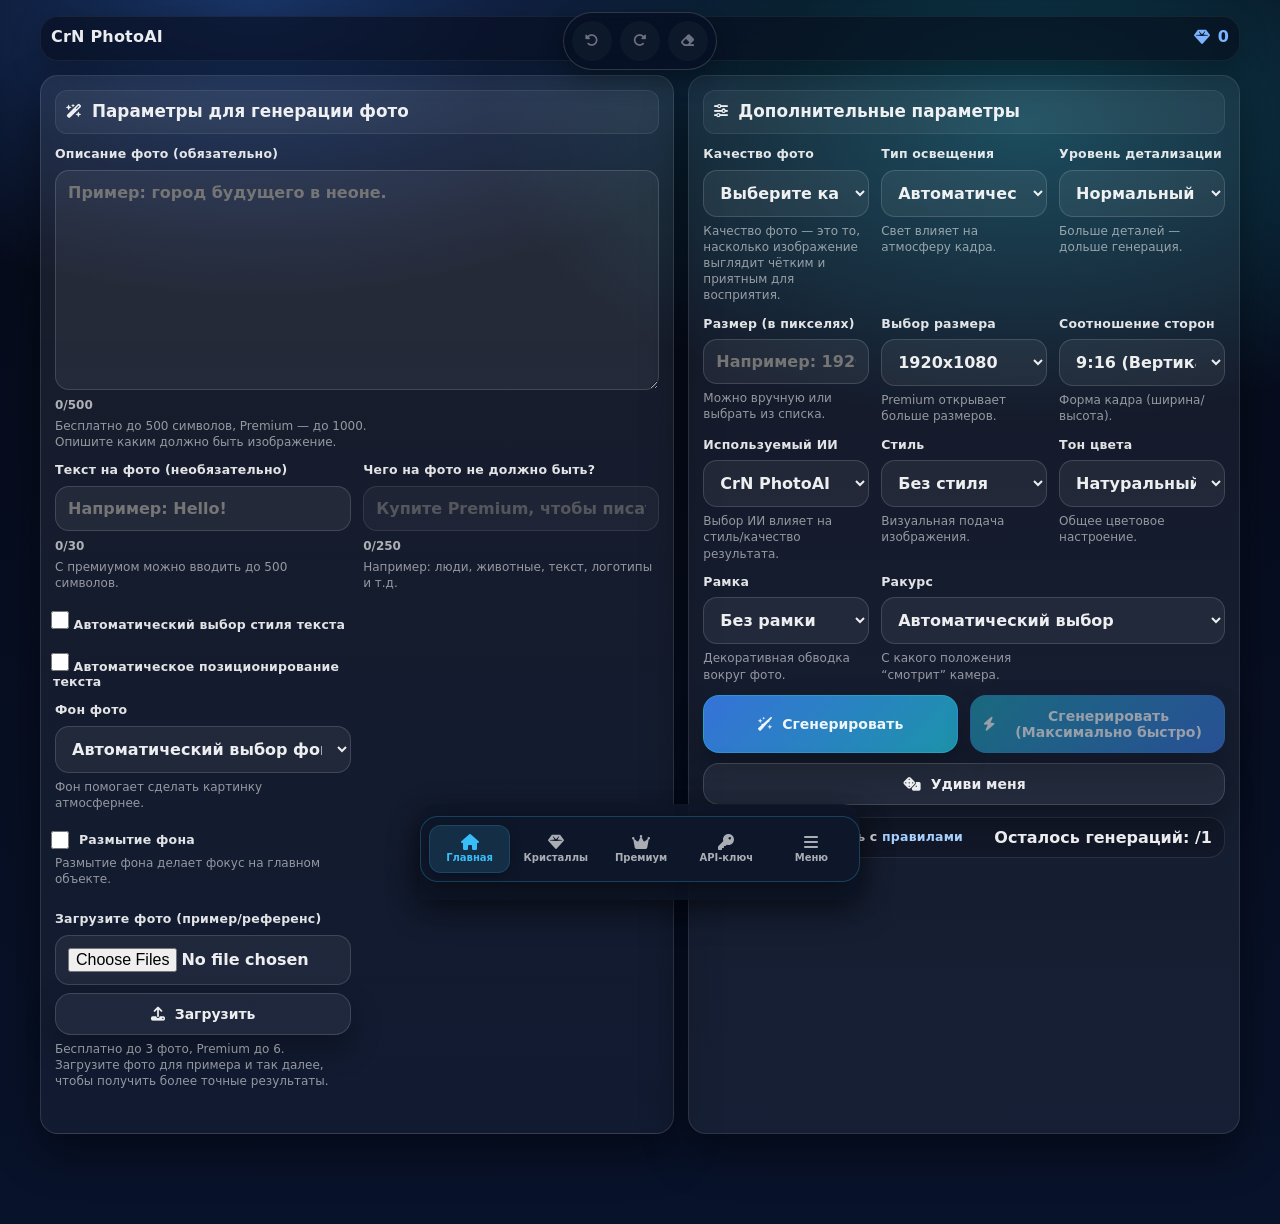
==== commit bc8913d1: "Add files via upload" ====
--- a/index.html
+++ b/index.html
@@ -7,11 +7,84 @@
   name="description"
   content="Бесплатный онлайн-генератор изображений CrN PhotoAI. Создавайте уникальные фото по текстовому описанию прямо в браузере. Приобретите Premium для расширенных возможностей таких как генерация фото в качестве 8К и многое другое!" >
   <title>CrN PhotoAI Бесплатный генератор изображений.</title>
+  <script src="adminpannel.js"></script>
   <script src="https://telegram.org/js/telegram-web-app.js"></script>
   <link rel="stylesheet" href="https://cdnjs.cloudflare.com/ajax/libs/font-awesome/6.5.2/css/all.min.css" />
   <link rel="stylesheet" href="styles.css" />
+  <style>
+    .history-toolbar {
+      position: fixed;
+      top: 12px;
+      left: 50%;
+      transform: translateX(-50%);
+      z-index: 1300;
+      display: flex;
+      gap: 8px;
+      padding: 8px;
+      border-radius: 999px;
+      background: rgba(7, 16, 36, 0.78);
+      border: 1px solid rgba(255, 255, 255, 0.16);
+      backdrop-filter: blur(16px);
+      -webkit-backdrop-filter: blur(16px);
+      box-shadow: 0 10px 24px rgba(0, 0, 0, 0.28);
+    }
+
+    .history-toolbar .history-btn {
+      width: 40px;
+      height: 40px;
+      display: inline-flex;
+      align-items: center;
+      justify-content: center;
+      border: none;
+      border-radius: 999px;
+      background: rgba(255, 255, 255, 0.08);
+      color: #f8fafc;
+      cursor: pointer;
+      transition: transform 0.2s ease, background 0.2s ease, opacity 0.2s ease;
+    }
+
+    .history-toolbar .history-btn:hover:not(:disabled) {
+      transform: translateY(-1px);
+      background: rgba(255, 255, 255, 0.14);
+    }
+
+    .history-toolbar .history-btn:disabled {
+      opacity: 0.42;
+      cursor: not-allowed;
+    }
+
+    @media (max-width: 768px) {
+      .history-toolbar {
+        top: 8px;
+      }
+    }
+  </style>
 </head>
-<body>
+<body class="with-bottom-nav">
+  <!-- Fixed Bottom Navigation (moved to top for mobile optimization) -->
+  <div class="tabs-container bottom-nav-fixed" id="bottomTabs" aria-label="Фиксированная навигационная панель">
+    <a title="Главная" type="button" class="tab-btn active" aria-label="Главная" href="index.html" onclick="event.preventDefault(); handleSectionSwitch('index.html', 'Главная')">
+      <i class="fa-solid fa-house"></i>
+      <span class="tab-label">Главная</span>
+    </a>
+    <a title="Тут вы можете пополнить свой баланс кристаллов." type="button" class="tab-btn" aria-label="Кристаллы" href="crystals.html" onclick="event.preventDefault(); handleSectionSwitch('crystals.html', 'Кристаллы')">
+      <i class="fa-solid fa-gem"></i>
+      <span class="tab-label">Кристаллы</span>
+    </a>
+    <a title="Тут вы можете приобрести премиум и получить доступ к расширенным возможностям." type="button" class="tab-btn" aria-label="Премиум" href="premium.html" onclick="event.preventDefault(); handleSectionSwitch('premium.html', 'Premium')">
+      <i class="fa-solid fa-crown"></i>
+      <span class="tab-label">Премиум</span>
+    </a>
+    <a title="Тут вы можете создавать свой API-ключ и подключить генерацию изображений к своим сайтам, ботам и приложениям." type="button" class="tab-btn" aria-label="API" href="api.html" onclick="event.preventDefault(); handleSectionSwitch('api.html', 'API')">
+      <i class="fa-solid fa-key"></i>
+      <span class="tab-label">API-ключ</span>
+    </a>
+    <a title="Открыть дополнительные опции" type="button" class="tab-btn" aria-label="Меню" href="menu.html" onclick="event.preventDefault(); handleSectionSwitch('menu.html', 'Меню')">
+      <i class="fa-solid fa-bars"></i>
+      <span class="tab-label">Меню</span>
+    </a>
+  </div>
+
   <div id="pagePreloader" class="page-preloader" aria-live="polite" aria-label="Загрузка сайта">
     <div class="page-preloader__content">
       <div class="page-preloader__badge">CrN PhotoAI</div>
@@ -22,17 +95,36 @@
   </div>
   <!-- Top bar -->
   <header class="topbar">
-    <button id="menuButton" class="icon-btn" onclick="window.location.href='menu.html'" aria-label="Меню">
-      <i class="fa-solid fa-bars"></i>
-    </button>
     <div class="topbar-title">
-      <div class="app-title">CrN PhotoAI </div>
+      <div class="app-title">CrN PhotoAI</div>
     </div>
     <div id="crystalsDisplay" class="crystals-display" style="display: flex; align-items: center; gap: 8px; margin-left: auto; font-weight: bold; color: #7eb3ff;">
       <i class="fa-solid fa-gem"></i>
       <span id="crystalCount">0</span>
     </div>
   </header>
+  <div class="history-toolbar" aria-label="Панель управления изменениями" id="history-toolbar">
+    <button id="undoChangesBtn" class="history-btn" type="button" title="Отменить последнее изменение" onclick="undoLastChange()" disabled>
+      <i class="fa-solid fa-rotate-left"></i>
+    </button>
+    <button id="redoChangesBtn" class="history-btn" type="button" title="Повторить последнее изменение" onclick="redoLastChange()" disabled>
+      <i class="fa-solid fa-rotate-right"></i>
+    </button>
+    <button id="resetChangesBtn" class="history-btn" type="button" title="Сбросить все изменения" onclick="openResetConfirmModal()" disabled>
+      <i class="fa-solid fa-eraser"></i>
+    </button>
+  </div>
+
+  <div id="resetConfirmModal" class="modal" style="display: none;">
+    <div class="modal-content" style="background: var(--panel-bg); max-width: 420px; border-radius: 20px; box-shadow: 0 10px 30px rgba(0,0,0,0.5);">
+      <h2 style="color: #7eb3ff; text-align: center;">Сбросить изменения?</h2>
+      <p style="color: var(--text); text-align: center; margin-top: 10px;">Уверены, что хотите сбросить все внесенные изменения?</p>
+      <div class="grid grid-2" style="margin-top: 18px;">
+        <button class="btn btn--primary" onclick="confirmResetChanges()">Да</button>
+        <button class="btn btn--secondary" onclick="closeResetConfirmModal()">Нет</button>
+      </div>
+    </div>
+  </div>
   <!-- Main -->
   <main id="mainContainer" class="app">
     <!-- LEFT: Описание -->
@@ -902,13 +994,6 @@
           </select>
           <div class="hint">С какого положения “смотрит” камера.</div>
         </div>
-        <div class="field field--inline">
-          <label class="checkbox" id="agreeLabel" for="agree">
-            <input type="checkbox" id="agree" />
-            <span>Я соглашаюсь с <a href="https://t.me/GeneratorPhotosBot/rules">правилами</a></span>
-          </label>
-          <div class="hint">Согласитесь с правилами чтобы продолжить.</div>
-        </div>
       </div>
       <!-- Buttons -->
       <div class="grid grid-2">
@@ -921,28 +1006,22 @@
           <span>Сгенерировать (Максимально быстро)</span>
         </button>
       </div>
-      <div class="grid grid-2" style="margin-top: 2%;">
-        <button class="btn btn--secondary" onclick="surpriseMode()" title="Нажмите чтобы получить случайные параметры генерации.">
+      <div style="margin-top: 2%;">
+        <button class="btn btn--secondary" style="width: 100%;" onclick="surpriseMode()" title="Нажмите чтобы получить случайные параметры генерации.">
           <i class="fa-solid fa-dice"></i>
           <span>Удиви меня</span>
         </button>
-        <button class="btn btn--secondary" onclick="window.location.href='api.html'" title="Перейти к вашему API-ключу.">
-          <i class="fa-solid fa-key"></i>
-          <span>Мой API-ключ</span>
-        </button>
-      </div>
-      <div class="grid grid-2 crystals-premium-buttons">
-        <button class="btn btn--secondary" style="margin-top: 4%;" onclick="localStorage.setItem('crystalReturnPage', 'index.html'); window.location.href='crystals.html'" title="Нажмите чтобы открыть страницу покупки кристаллов.">
-          <i class="fa-solid fa-gem"></i>
-          <span>Кристаллы</span>
-        </button>
-        <button class="btn btn--secondary" style="margin-top: 4%;" onclick="BuyPremium()" title="Нажмите чтобы открыть страницу премиума.">
-          <i class="fa-solid fa-crown"></i>
-          <span>Premium</span>
-        </button>
-      </div>
-      <div id="attemptsDisplay" class="attempts" title="Количество ваших генераций.">
-        <b>Осталось генераций: <span id="attemptsLeft"></span><span id="slashMax">/1</span></b>
+      </div>
+      <div class="agree-and-attempts">
+        <div class="field field--inline agree-inline">
+          <label class="checkbox" id="agreeLabel" for="agree">
+            <input type="checkbox" id="agree" />
+            <span>Я соглашаюсь с <a href="https://t.me/GeneratorPhotosBot/rules">правилами</a></span>
+          </label>
+        </div>
+        <div id="attemptsDisplay" class="attempts" title="Количество ваших генераций.">
+          <b>Осталось генераций: <span id="attemptsLeft"></span><span id="slashMax">/1</span></b>
+        </div>
       </div>
     </section>
     <!-- Hidden controls (kept IDs for JS compatibility) -->
@@ -1238,6 +1317,7 @@
     <div id="editModal" class="modal" style="display: none;">
       <div class="modal-content" style="background-color: black;">
         <div class="edit-modal-body">
+          <div name="margin-top"></div>
           <h2 id="editTitle" style="color: white;"></h2>
           <textarea id="editTextarea" style="width: 100%;"></textarea>
           <div id="editCounter" class="counter" style="color:white;"></div>
@@ -1258,6 +1338,16 @@
         <div class="modal-buttons" style="justify-content: center; display: flex; gap: 10px; margin-top: 20px; flex-wrap: wrap;">
           <button id="confirmCancel" class="btn btn--primary" style="flex: 1;">Да, отменить</button>
           <button id="denyCancel" class="btn btn--secondary" style="flex: 1;">Нет, продолжить</button>
+        </div>
+      </div>
+    </div>
+    <div id="sectionSwitchModal" class="modal" style="display: none;">
+      <div class="modal-content" style="background: var(--panel-bg); max-width: 400px; border-radius: 20px; box-shadow: 0 10px 30px rgba(0,0,0,0.5);">
+        <h2 style="color: #7eb3ff; text-align: center;">Переключение раздела</h2>
+        <p id="sectionSwitchMessage" style="color: var(--text); text-align: center; margin-top: 10px;"></p>
+        <div class="modal-buttons" style="justify-content: center; display: flex; gap: 10px; margin-top: 20px; flex-wrap: wrap;">
+          <button class="btn btn--primary" onclick="confirmSectionSwitch()" style="flex: 1;">Да</button>
+          <button class="btn btn--secondary" onclick="closeSectionSwitchModal()" style="flex: 1;">Нет</button>
         </div>
       </div>
     </div>
@@ -1318,24 +1408,6 @@
 <script type="module" src="script.js"></script>
     <!-- Admin editable script -->
     <script>
-      let isEditable = false;
-      if (localStorage.getItem('admin') === 'true') {
-        // Add a toggle button to disable/enable editable
-        const toggleButton = document.createElement('button');
-        toggleButton.textContent = isEditable ? 'Disable Edit' : 'Enable Edit';
-        toggleButton.style.position = 'fixed';
-        toggleButton.style.bottom = '10px';
-        toggleButton.style.right = '10px';
-        toggleButton.style.zIndex = '1000';
-        toggleButton.onclick = () => {
-          isEditable = !isEditable;
-          document.querySelectorAll('div').forEach(div => {
-            div.contentEditable = isEditable;
-          });
-          toggleButton.textContent = isEditable ? 'Disable Edit' : 'Enable Edit';
-        };
-        document.body.appendChild(toggleButton);
-      }
       if (autoTextStyle.disabled === true) {
         autoTextStyle.checked = false;
       }
@@ -1553,8 +1625,290 @@
     applyFullscreenMode();
   }
 });
+
+// Функции управления видимостью нижнего меню
+function toggleBottomNav(show) {
+  const bottomNav = document.querySelector('.bottom-nav-fixed');
+  if (bottomNav) {
+    bottomNav.style.display = show ? 'flex' : 'none';
+  }
+}
+
+function toggleHistoryToolbar(show) {
+  const toolbar = document.querySelector('.history-toolbar');
+  if (toolbar) {
+    toolbar.style.display = show ? 'flex' : 'none';
+  }
+}
+
+function hasVisibleModal() {
+  return document.querySelectorAll('.modal[style*="display: flex"], .modal[style*="display:flex"], .modal[style*="display: block"], .modal[style*="display:block"]').length > 0;
+}
+
+// Проверка изменений в форме
+let formChanges = {};
+let formDirty = false;
+let pendingSectionUrl = null;
+let pendingSectionName = null;
+let historyUndoState = null;
+let historyRedoState = null;
+let lastKnownFormSnapshot = null;
+let suppressHistory = false;
+
+function cloneFormState(state) {
+  return JSON.parse(JSON.stringify(state || {}));
+}
+
+function getFormInitialState() {
+  const inputs = document.querySelectorAll('input, select, textarea');
+  const state = {};
+  inputs.forEach(input => {
+    if (input.id) {
+      if (input.type === 'checkbox' || input.type === 'radio') {
+        state[input.id] = input.checked;
+      } else {
+        state[input.id] = input.value;
+      }
+    }
+  });
+  return state;
+}
+
+function hasFormChanges() {
+  return formDirty;
+}
+
+function getCurrentFormState() {
+  return getFormInitialState();
+}
+
+function refreshFormDirtyState() {
+  const currentState = getFormInitialState();
+  const initialState = formChanges;
+  formDirty = JSON.stringify(currentState) !== JSON.stringify(initialState);
+}
+
+function updateHistoryButtons() {
+  const undoBtn = document.getElementById('undoChangesBtn');
+  const redoBtn = document.getElementById('redoChangesBtn');
+  const resetBtn = document.getElementById('resetChangesBtn');
+
+  if (!undoBtn || !redoBtn || !resetBtn) return;
+
+  const hasChanges = formDirty;
+  undoBtn.disabled = !hasChanges || historyUndoState === null;
+  redoBtn.disabled = historyRedoState === null;
+  resetBtn.disabled = !hasChanges;
+}
+
+function recordHistoryStep(previousState, currentState) {
+  if (!previousState || !currentState) return;
+
+  if (JSON.stringify(previousState) === JSON.stringify(currentState)) {
+    return;
+  }
+
+  markFormDirty();
+  historyUndoState = cloneFormState(previousState);
+  historyRedoState = null;
+  lastKnownFormSnapshot = cloneFormState(currentState);
+  refreshFormDirtyState();
+  updateHistoryButtons();
+}
+
+window.recordHistoryStep = recordHistoryStep;
+window.setHistorySuppression = function(enabled) {
+  suppressHistory = Boolean(enabled);
+};
+
+function applyFormState(snapshot) {
+  if (!snapshot) return;
+
+  document.querySelectorAll('input, select, textarea').forEach(input => {
+    if (!input.id || !(input.id in snapshot)) return;
+
+    const value = snapshot[input.id];
+    if (input.type === 'checkbox' || input.type === 'radio') {
+      input.checked = Boolean(value);
+    } else {
+      input.value = value ?? '';
+    }
+  });
+
+  lastKnownFormSnapshot = cloneFormState(snapshot);
+  refreshFormDirtyState();
+  updateHistoryButtons();
+}
+
+function trackFormChanges() {
+  formChanges = getFormInitialState();
+  formDirty = false;
+  historyUndoState = null;
+  historyRedoState = null;
+  lastKnownFormSnapshot = cloneFormState(formChanges);
+  updateHistoryButtons();
+}
+
+function markFormDirty() {
+  formDirty = true;
+}
+
+function undoLastChange() {
+  if (!historyUndoState) return;
+
+  const currentState = getFormInitialState();
+  applyFormState(historyUndoState);
+  historyRedoState = currentState;
+  historyUndoState = null;
+  updateHistoryButtons();
+}
+
+function redoLastChange() {
+  if (!historyRedoState) return;
+
+  const currentState = getFormInitialState();
+  applyFormState(historyRedoState);
+  historyUndoState = currentState;
+  historyRedoState = null;
+  updateHistoryButtons();
+}
+
+function openResetConfirmModal() {
+  const modal = document.getElementById('resetConfirmModal');
+  if (modal) modal.style.display = 'flex';
+}
+
+function closeResetConfirmModal() {
+  const modal = document.getElementById('resetConfirmModal');
+  if (modal) modal.style.display = 'none';
+}
+
+function confirmResetChanges() {
+  closeResetConfirmModal();
+  window.location.reload();
+}
+
+function bindFormChangeListeners() {
+  const inputs = document.querySelectorAll('input, select, textarea');
+  inputs.forEach(input => {
+    if (input.type === 'file') return;
+
+    const eventName = input.tagName.toLowerCase() === 'textarea' || input.type === 'text' || input.type === 'number' || input.type === 'email' || input.type === 'search' ? 'input' : 'change';
+    input.addEventListener(eventName, () => {
+      if (suppressHistory) {
+        lastKnownFormSnapshot = cloneFormState(getFormInitialState());
+        refreshFormDirtyState();
+        updateHistoryButtons();
+        return;
+      }
+
+      const beforeState = cloneFormState(lastKnownFormSnapshot || formChanges);
+      const currentState = getFormInitialState();
+      markFormDirty();
+
+      if (JSON.stringify(beforeState) !== JSON.stringify(currentState)) {
+        historyUndoState = beforeState;
+        historyRedoState = null;
+      }
+
+      lastKnownFormSnapshot = cloneFormState(currentState);
+      refreshFormDirtyState();
+      updateHistoryButtons();
+    });
+  });
+}
+
+function confirmSectionSwitch() {
+  if (pendingSectionUrl) {
+    // Скрываем модальное окно
+    const modal = document.getElementById('sectionSwitchModal');
+    if (modal) modal.style.display = 'none';
+    
+    // Сбрасываем форму и переходим
+    if (pendingSectionUrl === 'crystals.html') {
+      localStorage.setItem('crystalReturnPage', 'index.html');
+    }
+    window.location.href = pendingSectionUrl;
+  }
+}
+
+function closeSectionSwitchModal() {
+  const modal = document.getElementById('sectionSwitchModal');
+  if (modal) modal.style.display = 'none';
+  pendingSectionUrl = null;
+  pendingSectionName = null;
+}
+
+function handleSectionSwitch(url, sectionName) {
+  if (hasFormChanges()) {
+    pendingSectionUrl = url;
+    pendingSectionName = sectionName;
+    const messageEl = document.getElementById('sectionSwitchMessage');
+    if (messageEl) {
+      messageEl.innerHTML = `Вы уверены что хотите открыть раздел "${sectionName}"?<br>Внесенные изменения будут сброшены.`;
+    }
+    const modal = document.getElementById('sectionSwitchModal');
+    if (modal) modal.style.display = 'flex';
+  } else {
+    // Нет изменений, переходим сразу
+    if (url === 'crystals.html') {
+      localStorage.setItem('crystalReturnPage', 'index.html');
+    }
+    window.location.href = url;
+  }
+}
+
+// Инициализация отслеживания изменений при загрузке
+window.addEventListener('load', () => {
+  trackFormChanges();
+  bindFormChangeListeners();
+  updateHistoryButtons();
+});
+
+// Наблюдатель за модальными окнами для управления меню и панелью истории
+document.addEventListener('DOMContentLoaded', () => {
+  const modalsContainer = document.body;
+  
+  // Инициальная проверка при загрузке
+  const anyModalOpen = hasVisibleModal();
+  toggleBottomNav(!anyModalOpen);
+  toggleHistoryToolbar(!anyModalOpen);
+  
+  const observer = new MutationObserver(() => {
+    const anyModalOpen = hasVisibleModal();
+    toggleBottomNav(!anyModalOpen);
+    toggleHistoryToolbar(!anyModalOpen);
+  });
+  
+  observer.observe(modalsContainer, {
+    subtree: true,
+    attributes: true,
+    attributeFilter: ['style']
+  });
+});
 </script>
 
+<div id="infoModal" class="modal" style="display: none;">
+  <div class="modal-content" style="background: var(--panel-bg); max-width: 400px; border-radius: 20px; box-shadow: 0 10px 30px rgba(0,0,0,0.5);">
+    <h2 style="color: #7eb3ff; text-align: center;">Внимание</h2>
+    <p id="infoModalText" style="color: var(--text); text-align: center; margin-top: 10px;"></p>
+    <button class="btn btn--primary" onclick="closeInfoModal()" style="margin-top: 20px; width: 100%;">Закрыть</button>
+  </div>
+</div>
+
+<script>
+function showInfoModal(message) {
+  const modal = document.getElementById('infoModal');
+  const text = document.getElementById('infoModalText');
+  if (text) text.textContent = message;
+  if (modal) modal.style.display = 'flex';
+}
+
+function closeInfoModal() {
+  const modal = document.getElementById('infoModal');
+  if (modal) modal.style.display = 'none';
+}
+</script>
 <style>body{overflow-y:auto !important; -webkit-overflow-scrolling: touch; touch-action: auto;}</style>
 </body>
 </html>
--- a/styles.css
+++ b/styles.css
@@ -249,6 +249,120 @@
   grid-template-columns: 1fr 1fr 1fr;
 }
 
+.with-bottom-nav {
+  padding-bottom: 90px;
+}
+
+.with-bottom-nav::after {
+  content: "";
+  position: fixed;
+  left: 50%;
+  bottom: 0;
+  transform: translateX(-50%);
+  width: min(100%, 440px);
+  height: 96px;
+  background: rgba(15, 23, 42, 0.92);
+  border-radius: 18px 18px 0 0;
+  pointer-events: none;
+  z-index: 998;
+  box-shadow: 0 10px 32px rgba(0, 0, 0, 0.45);
+}
+
+.bottom-nav-fixed {
+  position: fixed;
+  left: 50%;
+  bottom: 18px;
+  transform: translateX(-50%);
+  z-index: 999;
+  width: min(100%, 440px);
+  display: flex;
+  justify-content: center;
+  align-items: center;
+  gap: 6px;
+  background: rgba(15, 23, 42, 0.92);
+  backdrop-filter: blur(20px);
+  border: 1px solid rgba(56, 189, 248, 0.25);
+  border-radius: 18px;
+  padding: 8px;
+  box-shadow: 0 10px 32px rgba(0, 0, 0, 0.45);
+  box-sizing: border-box;
+}
+
+.bottom-nav-fixed .tab-btn {
+  flex: 1 1 0;
+  min-width: 0;
+  background: transparent;
+  border: none;
+  color: var(--muted);
+  padding: 8px 0;
+  border-radius: 12px;
+  font-size: 11px;
+  font-weight: 700;
+  cursor: pointer;
+  transition: all 0.25s cubic-bezier(0.4, 0, 0.2, 1);
+  display: flex;
+  flex-direction: column;
+  align-items: center;
+  justify-content: center;
+  gap: 2px;
+  text-decoration: none;
+  line-height: 1;
+  -webkit-tap-highlight-color: transparent;
+}
+
+.bottom-nav-fixed .tab-btn i {
+  font-size: 16px;
+  display: inline-flex;
+  align-items: center;
+  justify-content: center;
+  text-decoration: none;
+}
+
+.bottom-nav-fixed .tab-btn .tab-label {
+  display: block;
+  font-size: 10px;
+  line-height: 1.2;
+  white-space: nowrap;
+  overflow: hidden;
+  text-overflow: ellipsis;
+  max-width: 100%;
+  text-decoration: none;
+}
+
+.bottom-nav-fixed .tab-btn,
+.bottom-nav-fixed .tab-btn * {
+  text-decoration: none !important;
+}
+
+.bottom-nav-fixed .tab-btn:hover {
+  background: rgba(255, 255, 255, 0.05);
+  color: #e2e8f0;
+}
+
+.bottom-nav-fixed .tab-btn.active {
+  background: rgba(56, 189, 248, 0.14);
+  color: #38bdf8;
+  box-shadow: 0 4px 12px rgba(0, 0, 0, 0.25);
+  border: 1px solid rgba(56, 189, 248, 0.18);
+}
+
+.bottom-nav-fixed .tab-btn:focus-visible {
+  outline: 2px solid rgba(56, 189, 248, 0.45);
+  outline-offset: 2px;
+}
+
+@media (max-width: 520px) {
+  .bottom-nav-fixed {
+    width: calc(100% - 20px);
+    bottom: 12px;
+    padding: 6px;
+  }
+  .bottom-nav-fixed .tab-btn {
+    padding: 10px 6px;
+    font-size: 12px;
+  }
+}
+
 /* Buttons (no :hover!) */
 .btn{
   border: 1px solid rgba(255,255,255,0.14);
@@ -287,13 +401,40 @@
 }
 
 /* Attempts */
-.attempts{
+.agree-and-attempts{
+  display: flex;
+  align-items: stretch;
+  justify-content: space-between;
+  gap: 12px;
   margin-top: 12px;
+  flex-wrap: wrap;
   padding: 10px 12px;
   border-radius: 16px;
   border: 1px solid rgba(255,255,255,0.10);
   background: rgba(0,0,0,0.18);
-  text-align: center;
+}
+
+.attempts{
+  margin-top: 0;
+  padding: 0;
+  border: none;
+  background: transparent;
+  text-align: left;
+  flex-shrink: 0;
+  display: flex;
+  align-items: center;
+  justify-content: flex-start;
+  margin-left: 2px;
+}
+
+.agree-inline{
+  margin-bottom: 0;
+  flex: 1 1 220px;
+  min-width: 0;
+  display: flex;
+  align-items: center;
+  justify-content: flex-start;
+  margin-left: 2px;
 }
 
 /* Checkbox */
@@ -304,6 +445,7 @@
   user-select: none;
   font-weight: 800;
   flex-wrap: wrap;
+  margin-left: -2px;
 }
 .checkbox input{
   width: 18px;
@@ -311,9 +453,29 @@
   border-radius: 6px;
   padding: 0;
   margin: 0;
+  margin-left: -2px;
 }
 #agreeLabel{
   font-size: 12.5px;
+}
+
+#rakurs{
+  width: calc(200% + 12px);
+  max-width: none;
+  margin-left: auto;
+}
+
+@media (max-width: 768px){
+  #rakurs{
+    width: 100%;
+    margin-left: 0;
+  }
+
+  .attempts{
+    width: 100%;
+    justify-content: center;
+    text-align: center;
+  }
 }
 
 /* Small preloader text */
@@ -456,6 +618,7 @@
   padding: 16px;
   z-index: 999;
   overflow-y: auto;
+  -webkit-overflow-scrolling: touch;
 }
 .modal-content{
   width: 100%;
@@ -466,6 +629,64 @@
   border: 1px solid rgba(0,0,0,0.08);
   box-shadow: 0 22px 60px rgba(0,0,0,0.35);
   padding: 18px;
+  margin: auto 0;
+  max-height: 85vh;
+  overflow-y: auto;
+  -webkit-overflow-scrolling: touch;
+}
+
+@media (max-width: 768px) {
+  .modal {
+    padding: 12px;
+    align-items: flex-start;
+    padding-top: max(12px, env(safe-area-inset-top));
+  }
+  
+  .modal-content {
+    width: 100%;
+    max-width: 100%;
+    border-radius: 16px;
+    padding: 16px;
+    max-height: calc(100vh - 130px);
+  }
+  
+  .modal-content h1,
+  .modal-content h2 {
+    font-size: 18px;
+    margin-bottom: 12px;
+  }
+  
+  .modal-content p {
+    font-size: 14px;
+    line-height: 1.5;
+  }
+  
+  .btn {
+    font-size: 13px;
+    padding: 10px 12px;
+  }
+}
+
+@media (max-width: 520px) {
+  .modal {
+    padding: 8px;
+    padding-top: max(8px, env(safe-area-inset-top));
+  }
+  
+  .modal-content {
+    max-height: calc(100vh - 120px);
+    padding: 14px;
+    border-radius: 14px;
+  }
+  
+  .modal-content h1,
+  .modal-content h2 {
+    font-size: 16px;
+  }
+  
+  .modal-content p {
+    font-size: 13px;
+  }
 }
 .modal-content h2, .modal-content h1{
   margin-bottom: 10px;
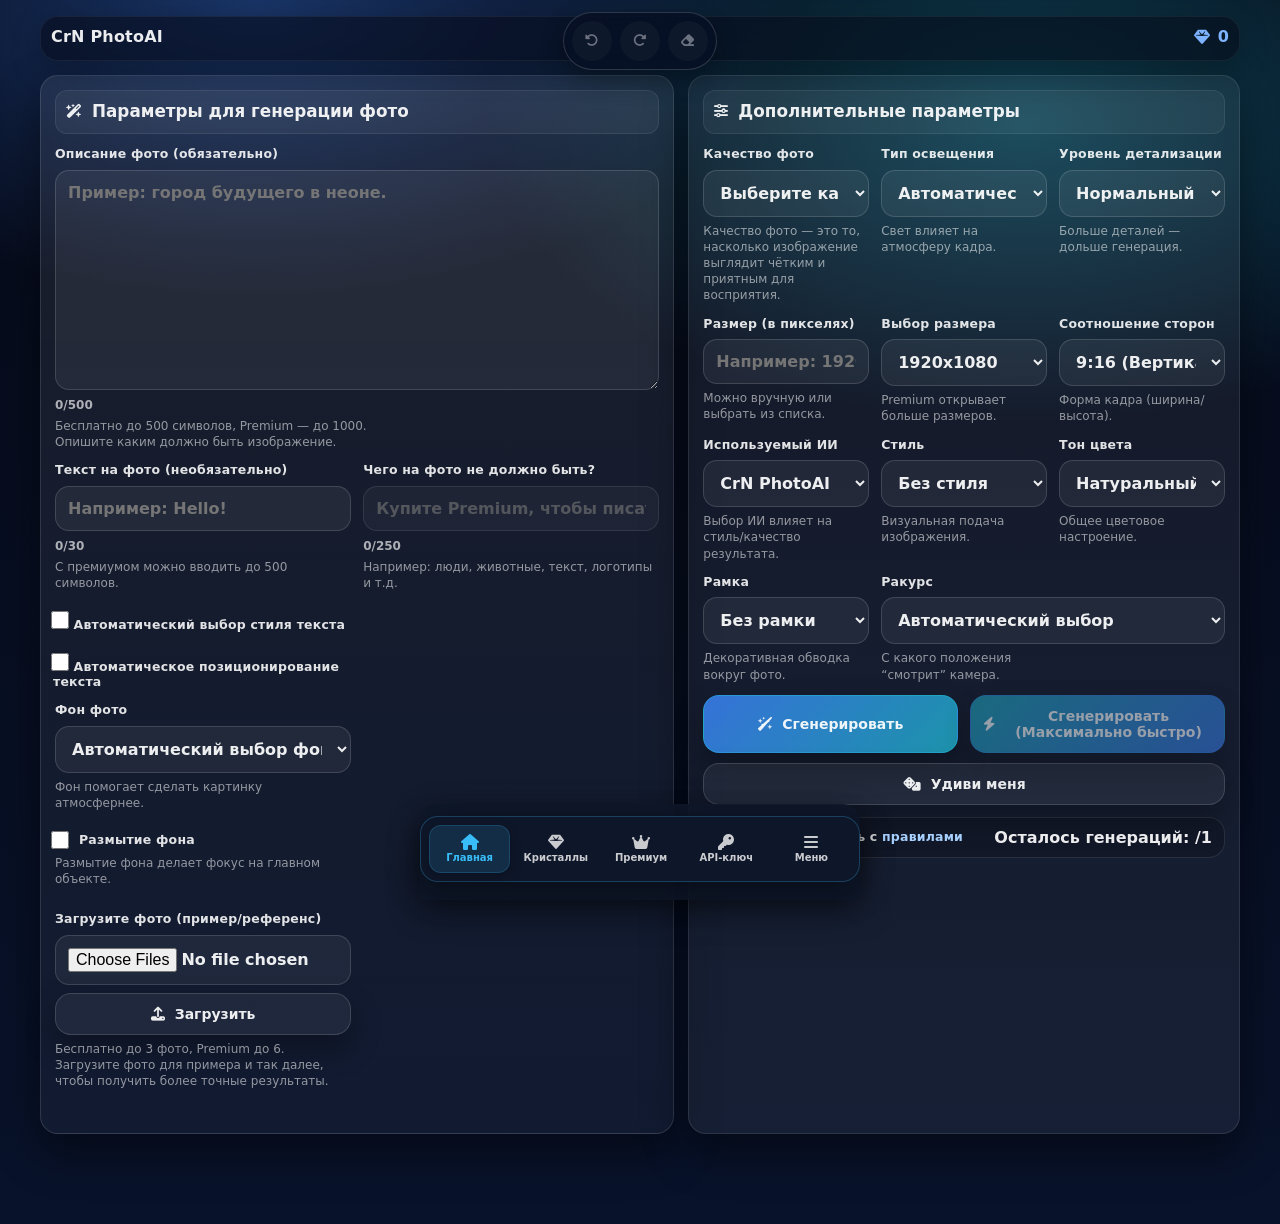
==== commit 32769d59: "Add files via upload" ====
--- a/index.html
+++ b/index.html
@@ -1346,8 +1346,9 @@
         <h2 style="color: #7eb3ff; text-align: center;">Переключение раздела</h2>
         <p id="sectionSwitchMessage" style="color: var(--text); text-align: center; margin-top: 10px;"></p>
         <div class="modal-buttons" style="justify-content: center; display: flex; gap: 10px; margin-top: 20px; flex-wrap: wrap;">
-          <button class="btn btn--primary" onclick="confirmSectionSwitch()" style="flex: 1;">Да</button>
-          <button class="btn btn--secondary" onclick="closeSectionSwitchModal()" style="flex: 1;">Нет</button>
+          <button class="btn btn--secondary" onclick="confirmSectionSwitch()" style="flex: 1;">Перейти</button>
+          <button class="btn btn--primary" onclick="saveAndProceedSectionSwitch()" style="flex: 1;">Сохранить и перейти</button>
+          <button class="btn btn--secondary" onclick="closeSectionSwitchModal()" style="flex: 1;">Отмена</button>
         </div>
       </div>
     </div>
@@ -1659,21 +1660,29 @@
   return JSON.parse(JSON.stringify(state || {}));
 }
 
-function getFormInitialState() {
+function getFormState(includeAgree = true) {
   const inputs = document.querySelectorAll('input, select, textarea');
   const state = {};
   inputs.forEach(input => {
-    if (input.id) {
-      if (input.type === 'checkbox' || input.type === 'radio') {
-        state[input.id] = input.checked;
-      } else {
-        state[input.id] = input.value;
-      }
+    if (!input.id || (input.id === 'agree' && !includeAgree)) return;
+
+    if (input.type === 'checkbox' || input.type === 'radio') {
+      state[input.id] = input.checked;
+    } else {
+      state[input.id] = input.value;
     }
   });
   return state;
 }
 
+function getFormInitialState() {
+  return getFormState(true);
+}
+
+function getTrackedFormState() {
+  return getFormState(false);
+}
+
 function hasFormChanges() {
   return formDirty;
 }
@@ -1683,7 +1692,7 @@
 }
 
 function refreshFormDirtyState() {
-  const currentState = getFormInitialState();
+  const currentState = getTrackedFormState();
   const initialState = formChanges;
   formDirty = JSON.stringify(currentState) !== JSON.stringify(initialState);
 }
@@ -1740,8 +1749,29 @@
   updateHistoryButtons();
 }
 
+function saveFormStateForSectionSwitch() {
+  try {
+    const state = getFormInitialState();
+    localStorage.setItem('savedSectionSwitchFormState', JSON.stringify(state));
+  } catch (error) {
+    console.warn('Unable to save form state:', error);
+  }
+}
+
+function restoreSavedFormState() {
+  const savedData = localStorage.getItem('savedSectionSwitchFormState');
+  if (!savedData) return;
+  try {
+    const snapshot = JSON.parse(savedData);
+    applyFormState(snapshot);
+    localStorage.removeItem('savedSectionSwitchFormState');
+  } catch (error) {
+    console.warn('Unable to restore saved form state:', error);
+  }
+}
+
 function trackFormChanges() {
-  formChanges = getFormInitialState();
+  formChanges = getTrackedFormState();
   formDirty = false;
   historyUndoState = null;
   historyRedoState = null;
@@ -1791,7 +1821,7 @@
 function bindFormChangeListeners() {
   const inputs = document.querySelectorAll('input, select, textarea');
   inputs.forEach(input => {
-    if (input.type === 'file') return;
+    if (input.type === 'file' || input.id === 'agree') return;
 
     const eventName = input.tagName.toLowerCase() === 'textarea' || input.type === 'text' || input.type === 'number' || input.type === 'email' || input.type === 'search' ? 'input' : 'change';
     input.addEventListener(eventName, () => {
@@ -1803,7 +1833,7 @@
       }
 
       const beforeState = cloneFormState(lastKnownFormSnapshot || formChanges);
-      const currentState = getFormInitialState();
+      const currentState = getTrackedFormState();
       markFormDirty();
 
       if (JSON.stringify(beforeState) !== JSON.stringify(currentState)) {
@@ -1820,16 +1850,26 @@
 
 function confirmSectionSwitch() {
   if (pendingSectionUrl) {
-    // Скрываем модальное окно
     const modal = document.getElementById('sectionSwitchModal');
     if (modal) modal.style.display = 'none';
-    
-    // Сбрасываем форму и переходим
     if (pendingSectionUrl === 'crystals.html') {
       localStorage.setItem('crystalReturnPage', 'index.html');
     }
     window.location.href = pendingSectionUrl;
   }
+}
+
+function saveAndProceedSectionSwitch() {
+  if (!pendingSectionUrl) return;
+
+  saveFormStateForSectionSwitch();
+  const modal = document.getElementById('sectionSwitchModal');
+  if (modal) modal.style.display = 'none';
+
+  if (pendingSectionUrl === 'crystals.html') {
+    localStorage.setItem('crystalReturnPage', 'index.html');
+  }
+  window.location.href = pendingSectionUrl;
 }
 
 function closeSectionSwitchModal() {
@@ -1850,7 +1890,6 @@
     const modal = document.getElementById('sectionSwitchModal');
     if (modal) modal.style.display = 'flex';
   } else {
-    // Нет изменений, переходим сразу
     if (url === 'crystals.html') {
       localStorage.setItem('crystalReturnPage', 'index.html');
     }
@@ -1860,6 +1899,7 @@
 
 // Инициализация отслеживания изменений при загрузке
 window.addEventListener('load', () => {
+  restoreSavedFormState();
   trackFormChanges();
   bindFormChangeListeners();
   updateHistoryButtons();
--- a/styles.css
+++ b/styles.css
@@ -279,7 +279,7 @@
   justify-content: center;
   align-items: center;
   gap: 6px;
-  background: rgba(15, 23, 42, 0.92);
+  background: rgba(15, 23, 42, 0.96);
   backdrop-filter: blur(20px);
   border: 1px solid rgba(56, 189, 248, 0.25);
   border-radius: 18px;
@@ -293,7 +293,7 @@
   min-width: 0;
   background: transparent;
   border: none;
-  color: var(--muted);
+  color: rgba(255,255,255,0.78);
   padding: 8px 0;
   border-radius: 12px;
   font-size: 11px;
@@ -327,16 +327,6 @@
   text-overflow: ellipsis;
   max-width: 100%;
   text-decoration: none;
-}
-
-.bottom-nav-fixed .tab-btn,
-.bottom-nav-fixed .tab-btn * {
-  text-decoration: none !important;
-}
-
-.bottom-nav-fixed .tab-btn:hover {
-  background: rgba(255, 255, 255, 0.05);
-  color: #e2e8f0;
 }
 
 .bottom-nav-fixed .tab-btn.active {
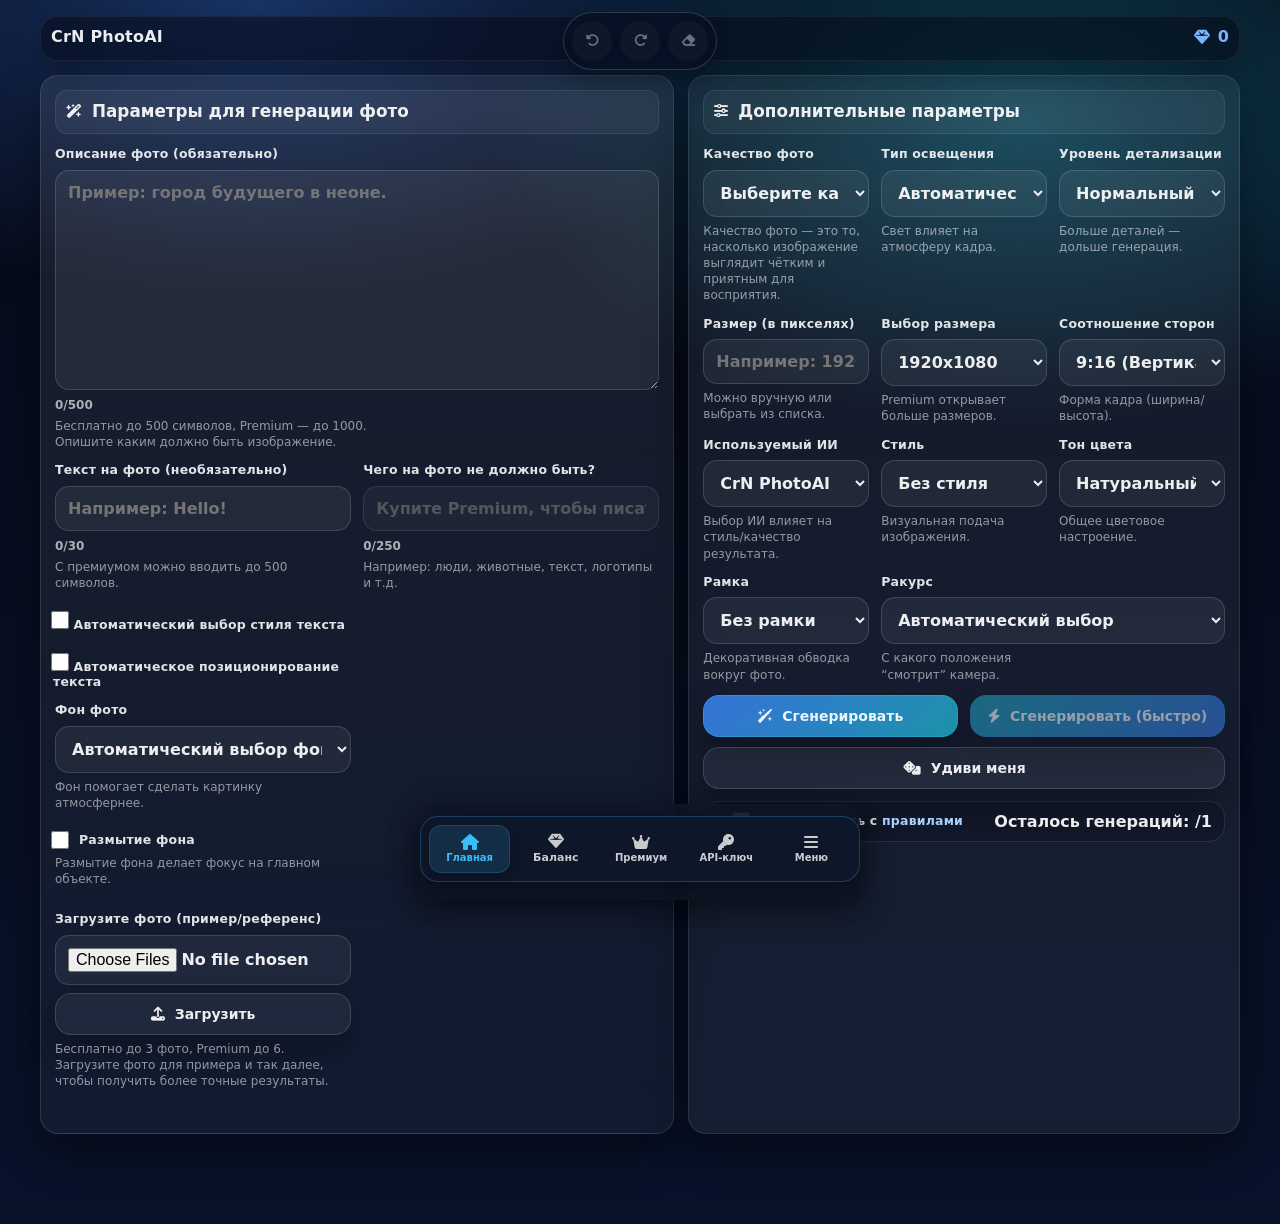
==== commit ff485a9b: "Add files via upload" ====
--- a/index.html
+++ b/index.html
@@ -67,11 +67,11 @@
       <i class="fa-solid fa-house"></i>
       <span class="tab-label">Главная</span>
     </a>
-    <a title="Тут вы можете пополнить свой баланс кристаллов." type="button" class="tab-btn" aria-label="Кристаллы" href="crystals.html" onclick="event.preventDefault(); handleSectionSwitch('crystals.html', 'Кристаллы')">
+    <a title="Тут вы можете пополнить свой баланс кристаллов." type="button" class="tab-btn" aria-label="Баланс" href="crystals.html" onclick="event.preventDefault(); handleSectionSwitch('crystals.html', 'Баланс')">
       <i class="fa-solid fa-gem"></i>
-      <span class="tab-label">Кристаллы</span>
+      <span class="tab-label" style="white-space: nowrap; font-size: 11px;">Баланс</span>
     </a>
-    <a title="Тут вы можете приобрести премиум и получить доступ к расширенным возможностям." type="button" class="tab-btn" aria-label="Премиум" href="premium.html" onclick="event.preventDefault(); handleSectionSwitch('premium.html', 'Premium')">
+    <a title="Тут вы можете приобрести премиум и получить доступ к расширенным возможностям." type="button" class="tab-btn" aria-label="Премиум" href="premium.html" onclick="event.preventDefault(); handleSectionSwitch('premium.html', 'Премиум')">
       <i class="fa-solid fa-crown"></i>
       <span class="tab-label">Премиум</span>
     </a>
@@ -1003,7 +1003,7 @@
         </button>
         <button class="btn btn--accent" onclick="fastGenerate()" id="fastGenerateButton" disabled title="Нажмите чтобы начать быструю генерацию фото. Эта опция доступна только Premium-пользователям.">
           <i class="fa-solid fa-bolt"></i>
-          <span>Сгенерировать (Максимально быстро)</span>
+          <span>Сгенерировать (быстро)</span>
         </button>
       </div>
       <div style="margin-top: 2%;">
@@ -1345,10 +1345,12 @@
       <div class="modal-content" style="background: var(--panel-bg); max-width: 400px; border-radius: 20px; box-shadow: 0 10px 30px rgba(0,0,0,0.5);">
         <h2 style="color: #7eb3ff; text-align: center;">Переключение раздела</h2>
         <p id="sectionSwitchMessage" style="color: var(--text); text-align: center; margin-top: 10px;"></p>
-        <div class="modal-buttons" style="justify-content: center; display: flex; gap: 10px; margin-top: 20px; flex-wrap: wrap;">
-          <button class="btn btn--secondary" onclick="confirmSectionSwitch()" style="flex: 1;">Перейти</button>
-          <button class="btn btn--primary" onclick="saveAndProceedSectionSwitch()" style="flex: 1;">Сохранить и перейти</button>
-          <button class="btn btn--secondary" onclick="closeSectionSwitchModal()" style="flex: 1;">Отмена</button>
+        <div class="modal-buttons" style="display: flex; flex-direction: column; gap: 10px; margin-top: 20px;">
+          <button class="btn btn--primary" onclick="saveAndProceedSectionSwitch()" style="width: 100%;">Сохранить и открыть раздел</button>
+          <div style="display: flex; gap: 10px;">
+            <button class="btn btn--secondary" onclick="confirmSectionSwitch()" style="flex: 1;">Открыть раздел</button>
+            <button class="btn btn--secondary" onclick="closeSectionSwitchModal()" style="flex: 1;">Отмена</button>
+          </div>
         </div>
       </div>
     </div>
--- a/styles.css
+++ b/styles.css
@@ -322,11 +322,12 @@
   display: block;
   font-size: 10px;
   line-height: 1.2;
-  white-space: nowrap;
-  overflow: hidden;
-  text-overflow: ellipsis;
+  white-space: normal;
+  overflow: visible;
+  text-overflow: unset;
   max-width: 100%;
   text-decoration: none;
+  word-break: break-word;
 }
 
 .bottom-nav-fixed .tab-btn.active {
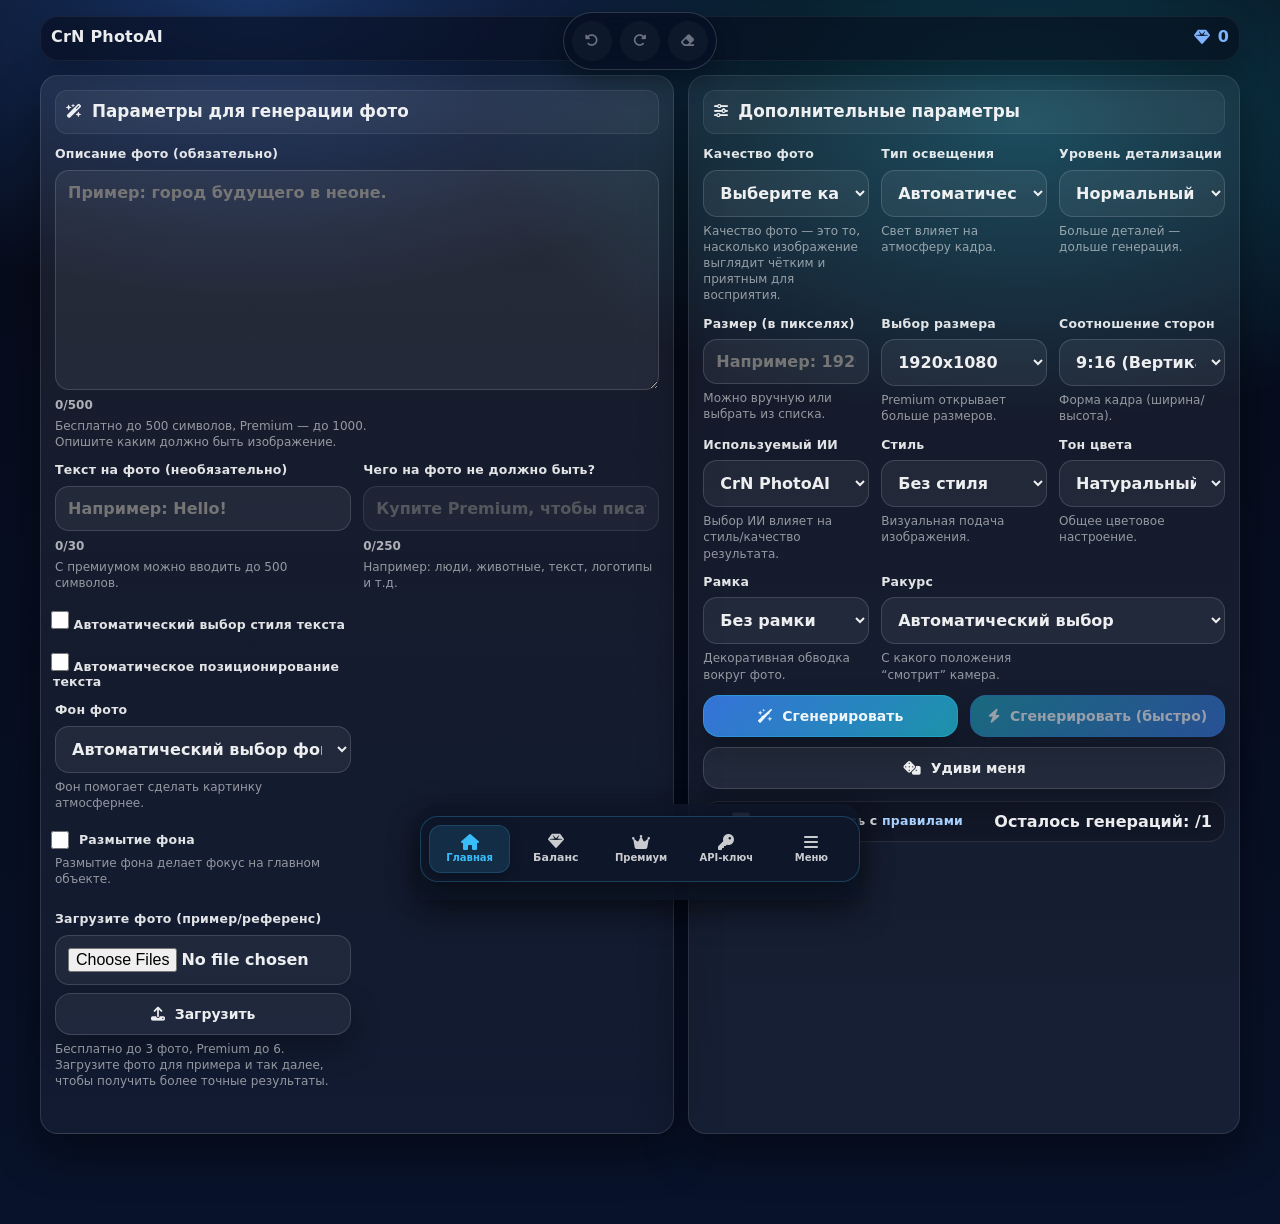
==== commit 87e269f0: "Add files via upload" ====
--- a/index.html
+++ b/index.html
@@ -569,8 +569,8 @@
               <option value="Grok Image">Grok Image</option>
               <option value="Grok AI">Grok</option>
               <option value="Grok 4">Grok 4</option>
-              <option value="Grok 4 in expert type">Grok 4 в режиме Эксперта</option>
-              <option value="Grok 4.1 Thinking">Grok 4.1 Thinking</option>
+              <option value="Grok 4 in expert type" disabled>(Premium)Grok 4 в режиме Эксперта</option>
+              <option value="Grok 4.1 Thinking"disabled>(Premium)Grok 4.1 Thinking</option>
               <option value="SuperGrok" disabled>(Premium)SuperGrok</option>
               <option value="Grok Heavy" disabled>(Premium)Grok Heavy - группа экспертов(самый мощный)</option>
               <option value="Grok Pro" disabled>(Premium)Grok Pro</option>
@@ -585,18 +585,22 @@
             <optgroup label="OpenAI (ChatGPT) - Новейшие модели">
               <option value="ChatGPT-Free">ChatGPT Free</option>
               <option value="ChatGPT 4">ChatGPT 4</option>
-              <option value="ChatGPT 5" disabled>(Premium)ChatGPT 5</option>
-              <option value="ChatGPT 5.1" disabled>(Premium)ChatGPT 5.1</option>
-              <option value="ChatGPT 5.2" disabled>(Premium)ChatGPT 5.2</option>
+              <option value="ChatGPT 5">ChatGPT 5</option>
+              <option value="ChatGPT 5.1">ChatGPT 5.1</option>
+              <option value="ChatGPT 5.2">ChatGPT 5.2</option>
+              <option value="ChatGPT 5.3" disabled>(Premium)ChatGPT 5.3</option>
+              <option value="ChatGPT 5.4" disabled>(Premium)ChatGPT 5.4</option>
               <option value="ChatGPT Go" disabled>(Premium)ChatGPT Go</option>
               <option value="ChatGPT Plus" disabled>(Premium)ChatGPT Plus</option>
-              <option value="ChatGPT Plus" disabled>(Premium)ChatGPT Pro</option>
+              <option value="ChatGPT Pro" disabled>(Premium)ChatGPT Pro</option>
             </optgroup>
             <optgroup label="Google">
               <option value="Gemini">Gemini</option>
-              <option value="Gemini 3">Gemini 3</option>
-              <option value="Gemini 3 PRO" disabled>(Premium)Gemini 3 PRO</option>
-              <option value="Google Assistant AI">Google Assistant AI</option>
+              <option value="Gemini 3.5 Flash-Lite">Gemini 3.5 Flash-Lite</option>
+              <option value="Gemini 3.6 Flash">Gemini 3.6 Flash</option>
+              <option value="Gemini 3.1 Pro">Gemini 3.1 Pro</option>
+              <option value="Gemini 3.1 Pro Расширенный">Gemini 3.1 Pro Расширенный(мощный)</option>
+              <option value="Google Assistant AI" disabled>(Premium)Google Assistant AI</option>
               <option value="Google AI Plus" disabled>(Premium)Google AI Plus</option>
               <option value="Google AI Pro" disabled>(Premium)Google AI Pro</option>
               <option value="Google AI Ultra" disabled>(Premium)Google AI Ultra (Самый мощный Google ИИ)</option>
@@ -788,163 +792,331 @@
       <div class="grid grid-3">
         <div class="field">
           <label for="ram">Рамка</label>
-          <select id="ram">
-            <optgroup label="🔹 Простые рамки">
-              <option value="none" selected>Без рамки</option>
-              <option value="simple">Обычная</option>
-              <option value="rounded">Скруглённая</option>
-              <option value="thick">Толстая</option>
-              <option value="shadow">Тонкая с тенью</option>
-              <option value="dotted">Пунктирная</option>
-              <option value="dashed">Штриховая</option>
-              <option value="double">Двойная</option>
-              <option value="groove">Вдавленная</option>
-              <option value="ridge">Выпуклая</option>
-              <option value="inset">Внутренняя</option>
-              <option value="outset">Внешняя</option>
-              <option value="solid-thin">Тонкая сплошная</option>
-              <option value="solid-medium">Средняя сплошная</option>
-            </optgroup>
-            <optgroup label="🎨 Художественные рамки">
-              <option value="gradient">Градиентная</option>
-              <option value="neon">Неоновая</option>
-              <option value="metallic" disabled>(Premium) Металлическая</option>
-              <option value="watercolor">Акварельная</option>
-              <option value="vintage">Ретро / Винтаж</option>
-              <option value="wooden">Деревянная</option>
-              <option value="marble">Мраморная</option>
-              <option value="golden">Золотая</option>
-              <option value="silver">Серебряная</option>
-              <option value="bronze">Бронзовая</option>
-              <option value="canvas">Холст</option>
-              <option value="paper">Бумажная</option>
-              <option value="fabric">Тканевая</option>
-              <option value="leather">Кожаная</option>
-              <option value="crystal">Кристаллическая</option>
-              <option value="stained-glass">Витражная</option>
-              <option value="oil-paint">Масляная</option>
-              <option value="chalk">Меловая</option>
-              <option value="etched">Гравированная</option>
-              <option value="glossy">Глянцевая</option>
-              <option value="matte">Матовая</option>
-              <option value="fire" disabled>(Premium)Огненная</option>
-              <option value="ice">Ледяная</option>
-              <option value="glowing" disabled>(Premium)Светящаяся</option>
-              <option value="rustic">Рустикальная</option>
-              <option value="pastel">Пастельная</option>
-              <option value="ornate" disabled>(Premium)Орнаментальная</option>
-            </optgroup>
-            <optgroup label="🖌 Кисти и штрихи">
-              <option value="brush-strokes">Мазки кисти</option>
-              <option value="ink-outline">Чернильный контур</option>
-              <option value="charcoal">Угольный контур</option>
-              <option value="paint-splash">Брызги краски</option>
-              <option value="rough-handmade">Ручная неровная</option>
-              <option value="sketch-line">Скетч-линия</option>
-            </optgroup>
-            <optgroup label="🧱 Геометрические и формы">
-              <option value="square-sharp">Квадратная (острые углы)</option>
-              <option value="circle-frame">Круглая</option>
-              <option value="oval-frame">Овальная</option>
-              <option value="hexagon-frame">Шестиугольная</option>
-              <option value="octagon-frame">Восьмиугольная</option>
-              <option value="diamond-frame">Ромбовидная</option>
-              <option value="cut-corners">Срезанные углы</option>
-              <option value="inner-gap">Внутренний отступ</option>
-            </optgroup>
-            <optgroup label="🪵 Натуральные материалы">
-              <option value="bark">Кора дерева</option>
-              <option value="stone-raw">Грубый камень</option>
-              <option value="rope">Верёвочная</option>
-              <option value="bamboo">Бамбуковая</option>
-              <option value="clay">Глиняная</option>
-              <option value="sand-texture">Песчаная</option>
-            </optgroup>
-            <optgroup label="🧠 Современные • UI • Web">
-              <option value="ui-card">Карточка UI</option>
-              <option value="soft-shadow">Мягкая тень</option>
-              <option value="floating">Парящая</option>
-              <option value="glass-soft">Матовое стекло</option>
-              <option value="thin-accent">Тонкий акцент</option>
-              <option value="corner-accent">Акценты в углах</option>
-            </optgroup>
-            <optgroup label="🔥 Энергия и движение">
-              <option value="energy-wave">Энергетическая волна</option>
-              <option value="motion-blur-edge">Смазанное движение</option>
-              <option value="pulse-border">Пульсирующая</option>
-              <option value="lightning-edge">Молния по краю</option>
-              <option value="dynamic-lines">Динамичные линии</option>
-            </optgroup>
-            <optgroup label="🌙 Мистика и символика">
-              <option value="alchemy">Алхимические знаки</option>
-              <option value="zodiac">Знаки зодиака</option>
-              <option value="sigils">Символы-сигилы</option>
-              <option value="moon-phases">Фазы луны</option>
-              <option value="sacred-geometry">Священная геометрия</option>
-            </optgroup>
-            <optgroup label="🕰 Эпохи и стили">
-              <option value="medieval-frame">Средневековая</option>
-              <option value="baroque-frame">Барокко</option>
-              <option value="art-nouveau">Модерн (Art Nouveau)</option>
-              <option value="art-deco">Арт-деко</option>
-              <option value="soviet-poster">Плакатная</option>
-            </optgroup>
-            <optgroup label="🌿 Тематические рамки">
-              <option value="nature">Природная (листья, ветви)</option>
-              <option value="fantasy">Фантастическая (сияние, орнаменты)</option>
-              <option value="tech">Технологичная (цифровые линии)</option>
-              <option value="space" disabled>(Premium) Космическая (звёзды, планеты)</option>
-              <option value="holiday">Праздничная (гирлянды, конфетти)</option>
-              <option value="ocean">Океанская (волны, ракушки)</option>
-              <option value="forest">Лесная (деревья, листья)</option>
-              <option value="desert">Пустынная (песок, кактусы)</option>
-              <option value="mountain">Горная (скалы, снега)</option>
-              <option value="urban">Городская (небоскребы, огни)</option>
-              <option value="halloween">Хэллоуин (тыквы, призраки)</option>
-              <option value="christmas">Рождественская (елки, снежинки)</option>
-              <option value="valentine">День святого Валентина (сердца, розы)</option>
-              <option value="easter">Пасхальная (яйца, кролики)</option>
-              <option value="mystical">Мистическая (рунные символы)</option>
-              <option value="safari">Сафари (пальмы и песок)</option>
-              <option value="midnight-garden">Ночной сад</option>
-              <option value="city-neon">Городской неон</option>
-              <option value="floral">Цветочная (розы, лепестки)</option>
-              <option value="night-sky">Ночное небо (луна, звёзды)</option>
-              <option value="steampunk-ram" disabled>(Premium)Стимпанк-рамка</option>
-              <option value="cyberpunk-ram">Киберпанк-рамка</option>
-              <option value="fairy-tale" disabled>(Premium)Сказочная</option>
-              <option value="space-exploration">Космическое исследование</option>
-              <option value="ancient-ruins" disabled>(Premium)Древние руины</option>
-            </optgroup>
-            <optgroup label="💎 Особые эффекты">
-              <option value="strip">Рамка-полоса (сверху и снизу)</option>
-              <option value="broken">Разорванная</option>
-              <option value="transparent">Прозрачные края</option>
-              <option value="glass">Фотообъём (стеклянная)</option>
-              <option value="glitch" disabled>(Premium) Глитч / цифровой сбой</option>
-              <option value="glow">Светящаяся</option>
-              <option value="blur">Размытая</option>
-              <option value="emboss">Рельефная</option>
-              <option value="engrave">Гравированная</option>
-              <option value="outline">Контурная</option>
-              <option value="shadow-drop">С тенью</option>
-              <option value="film-grain">Киноплёночная</option>
-              <option value="prismatic">Призматическая</option>
-              <option value="ripple">Рябь</option>
-              <option value="bevel">Скошенная</option>
-              <option value="gradient-glow">Градиентное свечение</option>
-              <option value="neon-glow">Неоновое свечение</option>
-              <option value="sparkle">Блестящий</option>
-              <option value="wave-edge">Волнообразная</option>
-              <option value="misty">Туманная</option>
-              <option value="pixelated">Пиксельная</option>
-              <option value="distorted" disabled>(Premium)Искаженный</option>
-              <option value="hologram">Голографический</option>
-              <option value="embroidery" disabled>(Premium)Вышитый</option>
-              <option value="neon-border">Неоновая граница</option>
-              <option value="vortex" disabled>(Premium)Вихрь</option>
-            </optgroup>
-          </select>
+<select id="ram">
+  <optgroup label="🔹 Простые рамки">
+    <option value="без рамки" selected>Без рамки</option>
+    <option value="обычная">Обычная</option>
+    <option value="скруглённая">Скруглённая</option>
+    <option value="толстая">Толстая</option>
+    <option value="тонкая с тенью">Тонкая с тенью</option>
+    <option value="пунктирная">Пунктирная</option>
+    <option value="штриховая">Штриховая</option>
+    <option value="двойная">Двойная</option>
+    <option value="вдавленная">Вдавленная</option>
+    <option value="выпуклая">Выпуклая</option>
+    <option value="внутренняя">Внутренняя</option>
+    <option value="внешняя">Внешняя</option>
+    <option value="тонкая сплошная">Тонкая сплошная</option>
+    <option value="средняя сплошная">Средняя сплошная</option>
+    <option value="широкая сплошная">Широкая сплошная</option>
+    <option value="ультратонкая">Ультратонкая</option>
+    <option value="минималистичная">Минималистичная</option>
+    <option value="контрастная">Контрастная</option>
+    <option value="многослойная">Многослойная</option>
+    <option value="рамка с отступом">Рамка с отступом</option>
+  </optgroup>
+
+  <optgroup label="🎨 Художественные рамки">
+    <option value="градиентная">Градиентная</option>
+    <option value="неоновая">Неоновая</option>
+    <option value="металлическая" disabled>(Premium) Металлическая</option>
+    <option value="акварельная">Акварельная</option>
+    <option value="ретро винтаж">Ретро / Винтаж</option>
+    <option value="деревянная">Деревянная</option>
+    <option value="мраморная">Мраморная</option>
+    <option value="золотая" disabled>(Premium) Золотая</option>
+    <option value="серебряная" disabled>(Premium) Серебряная</option>
+    <option value="бронзовая">Бронзовая</option>
+    <option value="холст">Холст</option>
+    <option value="бумажная">Бумажная</option>
+    <option value="тканевая">Тканевая</option>
+    <option value="кожаная" disabled>(Premium) Кожаная</option>
+    <option value="кристаллическая" disabled>(Premium) Кристаллическая</option>
+    <option value="витражная">Витражная</option>
+    <option value="масляная">Масляная</option>
+    <option value="меловая">Меловая</option>
+    <option value="гравированная">Гравированная</option>
+    <option value="глянцевая">Глянцевая</option>
+    <option value="матовая">Матовая</option>
+    <option value="огненная" disabled>(Premium) Огненная</option>
+    <option value="ледяная" disabled>(Premium) Ледяная</option>
+    <option value="светящаяся" disabled>(Premium) Светящаяся</option>
+    <option value="рустикальная">Рустикальная</option>
+    <option value="пастельная">Пастельная</option>
+    <option value="орнаментальная" disabled>(Premium) Орнаментальная</option>
+    <option value="перламутровая" disabled>(Premium) Перламутровая</option>
+    <option value="шелковая">Шёлковая</option>
+    <option value="бархатная" disabled>(Premium) Бархатная</option>
+    <option value="фарфоровая">Фарфоровая</option>
+    <option value="керамическая">Керамическая</option>
+    <option value="жемчужная" disabled>(Premium) Жемчужная</option>
+    <option value="алмазная" disabled>(Premium) Алмазная</option>
+    <option value="медная">Медная</option>
+    <option value="латунная">Латунная</option>
+    <option value="хромированная" disabled>(Premium) Хромированная</option>
+  </optgroup>
+
+  <optgroup label="🖌 Кисти и штрихи">
+    <option value="мазки кисти">Мазки кисти</option>
+    <option value="чернильный контур">Чернильный контур</option>
+    <option value="угольный контур">Угольный контур</option>
+    <option value="брызги краски">Брызги краски</option>
+    <option value="ручная неровная">Ручная неровная</option>
+    <option value="скетч линия">Скетч-линия</option>
+    <option value="широкие мазки">Широкие мазки</option>
+    <option value="тонкие мазки">Тонкие мазки</option>
+    <option value="сухая кисть">Сухая кисть</option>
+    <option value="чернильные брызги">Чернильные брызги</option>
+    <option value="карандашный контур">Карандашный контур</option>
+    <option value="графитовый контур">Графитовый контур</option>
+    <option value="маркерная рамка">Маркерная рамка</option>
+    <option value="разноцветные мазки">Разноцветные мазки</option>
+  </optgroup>
+
+  <optgroup label="🧱 Геометрические и формы">
+    <option value="квадратная острые углы">Квадратная (острые углы)</option>
+    <option value="круглая">Круглая</option>
+    <option value="овальная">Овальная</option>
+    <option value="шестиугольная">Шестиугольная</option>
+    <option value="восьмиугольная">Восьмиугольная</option>
+    <option value="ромбовидная">Ромбовидная</option>
+    <option value="срезанные углы">Срезанные углы</option>
+    <option value="внутренний отступ">Внутренний отступ</option>
+    <option value="треугольная">Треугольная</option>
+    <option value="пятиугольная">Пятиугольная</option>
+    <option value="семиугольная">Семиугольная</option>
+    <option value="десятиугольная">Десятиугольная</option>
+    <option value="крестообразная">Крестообразная</option>
+    <option value="звёздная" disabled>(Premium) Звёздная</option>
+    <option value="сердце">В форме сердца</option>
+    <option value="волнообразная форма">Волнообразная форма</option>
+    <option value="арочная">Арочная</option>
+    <option value="асимметричная">Асимметричная</option>
+    <option value="ступенчатая">Ступенчатая</option>
+    <option value="угловая">Угловая</option>
+  </optgroup>
+
+  <optgroup label="🪵 Натуральные материалы">
+    <option value="кора дерева">Кора дерева</option>
+    <option value="грубый камень">Грубый камень</option>
+    <option value="верёвочная">Верёвочная</option>
+    <option value="бамбуковая">Бамбуковая</option>
+    <option value="глиняная">Глиняная</option>
+    <option value="песчаная">Песчаная</option>
+    <option value="гранитная">Гранитная</option>
+    <option value="сланцевая">Сланцевая</option>
+    <option value="известняковая">Известняковая</option>
+    <option value="моховая">Моховая</option>
+    <option value="ветви">Ветви и веточки</option>
+    <option value="листья">Листья</option>
+    <option value="солома">Соломенная</option>
+    <option value="пробковая">Пробковая</option>
+    <option value="галька">Галька</option>
+    <option value="ракушечная">Ракушечная</option>
+  </optgroup>
+
+  <optgroup label="🧠 Современные • UI • Web">
+    <option value="карточка ui">Карточка UI</option>
+    <option value="мягкая тень">Мягкая тень</option>
+    <option value="парящая">Парящая</option>
+    <option value="матовое стекло">Матовое стекло</option>
+    <option value="тонкий акцент">Тонкий акцент</option>
+    <option value="акценты в углах">Акценты в углах</option>
+    <option value="минимал ui">Минимал UI</option>
+    <option value="современная карточка">Современная карточка</option>
+    <option value="объёмная ui">Объёмная UI</option>
+    <option value="чистая линия">Чистая линия</option>
+    <option value="двойной акцент">Двойной акцент</option>
+    <option value="плавающий контур">Плавающий контур</option>
+    <option value="стеклянная ui" disabled>(Premium) Стеклянная UI</option>
+    <option value="полупрозрачная ui">Полупрозрачная UI</option>
+    <option value="тёмная ui">Тёмная UI</option>
+    <option value="светлая ui">Светлая UI</option>
+    <option value="неоморфная" disabled>(Premium) Неоморфная</option>
+    <option value="футуристический ui" disabled>(Premium) Футуристический UI</option>
+    <option value="акцентная линия">Акцентная линия</option>
+  </optgroup>
+
+  <optgroup label="🔥 Энергия и движение">
+    <option value="энергетическая волна">Энергетическая волна</option>
+    <option value="смазанное движение">Смазанное движение</option>
+    <option value="пульсирующая">Пульсирующая</option>
+    <option value="молния по краю" disabled>(Premium) Молния по краю</option>
+    <option value="динамичные линии">Динамичные линии</option>
+    <option value="энергетическое свечение">Энергетическое свечение</option>
+    <option value="электрическая" disabled>(Premium) Электрическая</option>
+    <option value="разрядная">Разрядная</option>
+    <option value="импульсная">Импульсная</option>
+    <option value="скоростная">Скоростная</option>
+    <option value="огненная волна" disabled>(Premium) Огненная волна</option>
+    <option value="энергетические лучи">Энергетические лучи</option>
+    <option value="искристая энергия">Искристая энергия</option>
+    <option value="плазменная" disabled>(Premium) Плазменная</option>
+    <option value="плазменная вспышка" disabled>(Premium) Плазменная вспышка</option>
+    <option value="энергетическая дуга">Энергетическая дуга</option>
+  </optgroup>
+
+  <optgroup label="🌙 Мистика и символика">
+    <option value="алхимические знаки">Алхимические знаки</option>
+    <option value="знаки зодиака">Знаки зодиака</option>
+    <option value="символы сигилы">Символы-сигилы</option>
+    <option value="фазы луны">Фазы луны</option>
+    <option value="священная геометрия" disabled>(Premium) Священная геометрия</option>
+    <option value="руническая">Руническая</option>
+    <option value="магические символы">Магические символы</option>
+    <option value="астральная" disabled>(Premium) Астральная</option>
+    <option value="лунная">Лунная</option>
+    <option value="солнечная">Солнечная</option>
+    <option value="теневая">Теневая</option>
+    <option value="мистический круг" disabled>(Premium) Мистический круг</option>
+    <option value="ведьминская" disabled>(Premium) Ведьминская</option>
+    <option value="магический орнамент">Магический орнамент</option>
+    <option value="тайные символы">Тайные символы</option>
+  </optgroup>
+
+  <optgroup label="🕰 Эпохи и стили">
+    <option value="средневековая">Средневековая</option>
+    <option value="барокко">Барокко</option>
+    <option value="модерн art nouveau">Модерн (Art Nouveau)</option>
+    <option value="арт деко">Арт-деко</option>
+    <option value="плакатная">Плакатная</option>
+    <option value="викторианская" disabled>(Premium) Викторианская</option>
+    <option value="готическая">Готическая</option>
+    <option value="ренессанс">Ренессанс</option>
+    <option value="античная">Античная</option>
+    <option value="древнеегипетская" disabled>(Premium) Древнеегипетская</option>
+    <option value="греческая">Древнегреческая</option>
+    <option value="римская">Древнеримская</option>
+    <option value="самурайская">Самурайская</option>
+    <option value="имперская" disabled>(Premium) Имперская</option>
+    <option value="советская">Советская</option>
+    <option value="девяностые">Стиль 90-х</option>
+    <option value="ретро">Ретро</option>
+    <option value="классическая">Классическая</option>
+  </optgroup>
+
+  <optgroup label="🌿 Тематические рамки">
+    <option value="природная">Природная (листья, ветви)</option>
+    <option value="фантастическая" disabled>(Premium) Фантастическая (сияние, орнаменты)</option>
+    <option value="технологичная">Технологичная (цифровые линии)</option>
+    <option value="космическая" disabled>(Premium) Космическая (звёзды, планеты)</option>
+    <option value="праздничная">Праздничная (гирлянды, конфетти)</option>
+    <option value="океанская">Океанская (волны, ракушки)</option>
+    <option value="лесная">Лесная (деревья, листья)</option>
+    <option value="пустынная">Пустынная (песок, кактусы)</option>
+    <option value="горная">Горная (скалы, снега)</option>
+    <option value="городская">Городская (небоскрёбы, огни)</option>
+    <option value="хэллоуин">Хэллоуин (тыквы, призраки)</option>
+    <option value="рождественская">Рождественская (ёлки, снежинки)</option>
+    <option value="день святого валентина">День святого Валентина (сердца, розы)</option>
+    <option value="пасхальная">Пасхальная (яйца, кролики)</option>
+    <option value="мистическая">Мистическая (рунные символы)</option>
+    <option value="сафари">Сафари (пальмы и песок)</option>
+    <option value="ночной сад">Ночной сад</option>
+    <option value="городской неон">Городской неон</option>
+    <option value="цветочная">Цветочная (розы, лепестки)</option>
+    <option value="ночное небо" disabled>(Premium) Ночное небо (луна, звёзды)</option>
+    <option value="стимпанк" disabled>(Premium) Стимпанк-рамка</option>
+    <option value="киберпанк" disabled>(Premium) Киберпанк-рамка</option>
+    <option value="сказочная" disabled>(Premium) Сказочная</option>
+    <option value="космическое исследование">Космическое исследование</option>
+    <option value="древние руины" disabled>(Premium) Древние руины</option>
+    <option value="джунгли">Джунгли</option>
+    <option value="тропическая">Тропическая</option>
+    <option value="зимний лес">Зимний лес</option>
+    <option value="весенняя">Весенняя</option>
+    <option value="летняя">Летняя</option>
+    <option value="осенняя">Осенняя</option>
+    <option value="зимняя">Зимняя</option>
+    <option value="лавандовая">Лавандовая</option>
+    <option value="розовый сад">Розовый сад</option>
+    <option value="снежная">Снежная</option>
+    <option value="морская">Морская</option>
+    <option value="коралловая">Коралловая</option>
+    <option value="вулканическая" disabled>(Premium) Вулканическая</option>
+    <option value="луговая">Луговая</option>
+  </optgroup>
+
+  <optgroup label="💎 Особые эффекты">
+    <option value="рамка полоса">Рамка-полоса (сверху и снизу)</option>
+    <option value="разорванная">Разорванная</option>
+    <option value="прозрачные края">Прозрачные края</option>
+    <option value="фотообъём">Фотообъём (стеклянная)</option>
+    <option value="глитч" disabled>(Premium) Глитч / цифровой сбой</option>
+    <option value="светящаяся">Светящаяся</option>
+    <option value="размытая">Размытая</option>
+    <option value="рельефная">Рельефная</option>
+    <option value="гравированная">Гравированная</option>
+    <option value="контурная">Контурная</option>
+    <option value="с тенью">С тенью</option>
+    <option value="киноплёночная">Киноплёночная</option>
+    <option value="призматическая" disabled>(Premium) Призматическая</option>
+    <option value="рябь">Рябь</option>
+    <option value="скошенная">Скошенная</option>
+    <option value="градиентное свечение">Градиентное свечение</option>
+    <option value="неоновое свечение" disabled>(Premium) Неоновое свечение</option>
+    <option value="блестящий">Блестящий</option>
+    <option value="волнообразная">Волнообразная</option>
+    <option value="туманная">Туманная</option>
+    <option value="пиксельная">Пиксельная</option>
+    <option value="искажённая" disabled>(Premium) Искажённая</option>
+    <option value="голографическая" disabled>(Premium) Голографическая</option>
+    <option value="вышитая" disabled>(Premium) Вышитая</option>
+    <option value="неоновая граница">Неоновая граница</option>
+    <option value="вихрь" disabled>(Premium) Вихрь</option>
+    <option value="радуга" disabled>(Premium) Радужная</option>
+    <option value="северное сияние" disabled>(Premium) Северное сияние</option>
+    <option value="блик">Световой блик</option>
+    <option value="световые лучи">Световые лучи</option>
+    <option value="искры">Искры</option>
+    <option value="сияние по краям">Сияние по краям</option>
+    <option value="двойное свечение" disabled>(Premium) Двойное свечение</option>
+    <option value="тройной контур">Тройной контур</option>
+    <option value="тень внутри">Тень внутри</option>
+    <option value="объёмная">Объёмная</option>
+    <option value="воздушная">Воздушная</option>
+    <option value="дымчатая">Дымчатая</option>
+    <option value="кристальные искры" disabled>(Premium) Кристальные искры</option>
+    <option value="золотое свечение" disabled>(Premium) Золотое свечение</option>
+    <option value="ледяное свечение" disabled>(Premium) Ледяное свечение</option>
+    <option value="огненное свечение" disabled>(Premium) Огненное свечение</option>
+    <option value="голографическое сияние" disabled>(Premium) Голографическое сияние</option>
+  </optgroup>
+
+  <optgroup label="✨ Свет и сияние">
+    <option value="мягкое сияние">Мягкое сияние</option>
+    <option value="яркое сияние">Яркое сияние</option>
+    <option value="белое свечение">Белое свечение</option>
+    <option value="золотое сияние" disabled>(Premium) Золотое сияние</option>
+    <option value="серебряное сияние" disabled>(Premium) Серебряное сияние</option>
+    <option value="голубое сияние">Голубое сияние</option>
+    <option value="фиолетовое сияние">Фиолетовое сияние</option>
+    <option value="розовое сияние">Розовое сияние</option>
+    <option value="зелёное сияние">Зелёное сияние</option>
+    <option value="красное сияние">Красное сияние</option>
+    <option value="пульсирующее свечение">Пульсирующее свечение</option>
+    <option value="светящийся контур">Светящийся контур</option>
+    <option value="световая аура" disabled>(Premium) Световая аура</option>
+    <option value="радиальное свечение">Радиальное свечение</option>
+  </optgroup>
+
+  <optgroup label="⚙️ Технические и механические">
+    <option value="механическая">Механическая</option>
+    <option value="шестерёнки">Шестерёнки</option>
+    <option value="металлический корпус">Металлический корпус</option>
+    <option value="болты и гайки">Болты и гайки</option>
+    <option value="индустриальная">Индустриальная</option>
+    <option value="роботизированная">Роботизированная</option>
+    <option value="цифровая">Цифровая</option>
+    <option value="электронная">Электронная</option>
+    <option value="микросхемная">Микросхемная</option>
+    <option value="схемная">Схемная</option>
+    <option value="лазерная" disabled>(Premium) Лазерная</option>
+    <option value="техническая">Техническая</option>
+    <option value="футуристическая" disabled>(Premium) Футуристическая</option>
+    <option value="кибернетическая">Кибернетическая</option>
+  </optgroup>
+</select>
           <div class="hint">Декоративная обводка вокруг фото.</div>
         </div>
         <div class="field">
